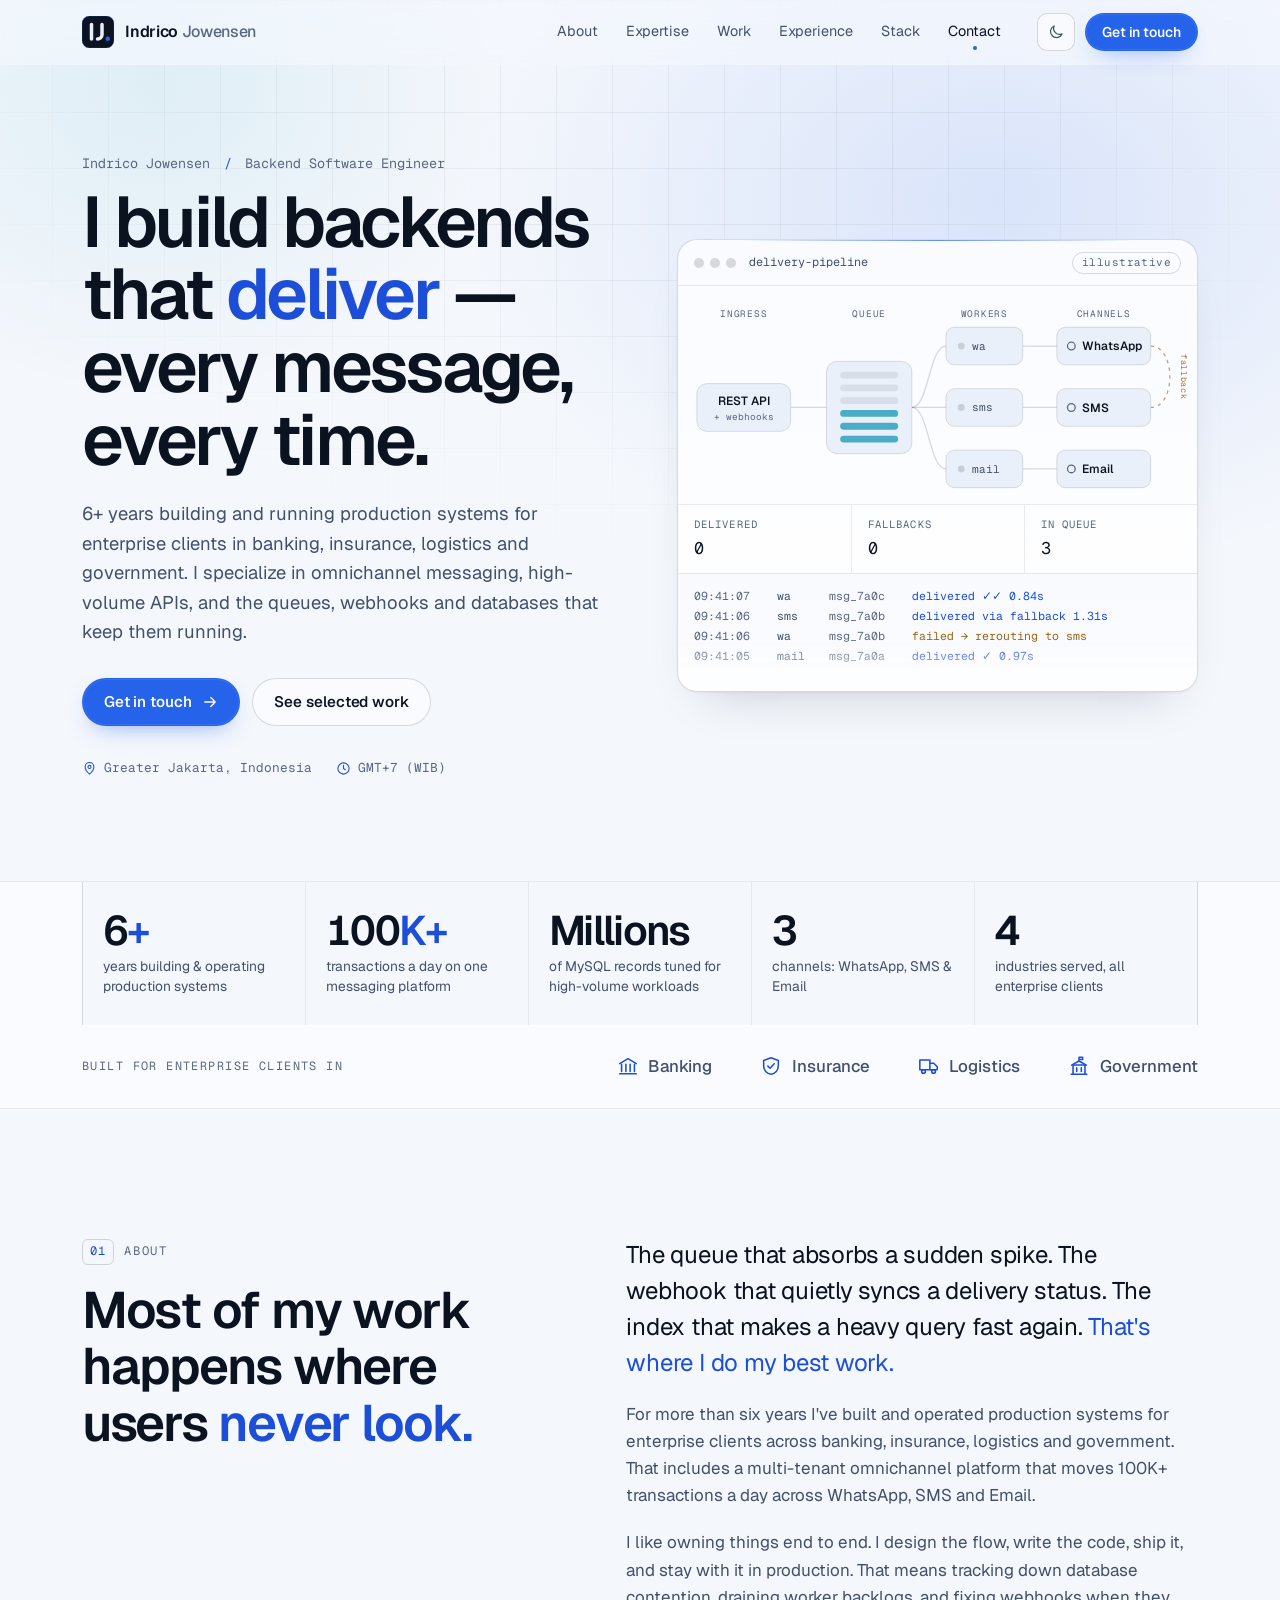
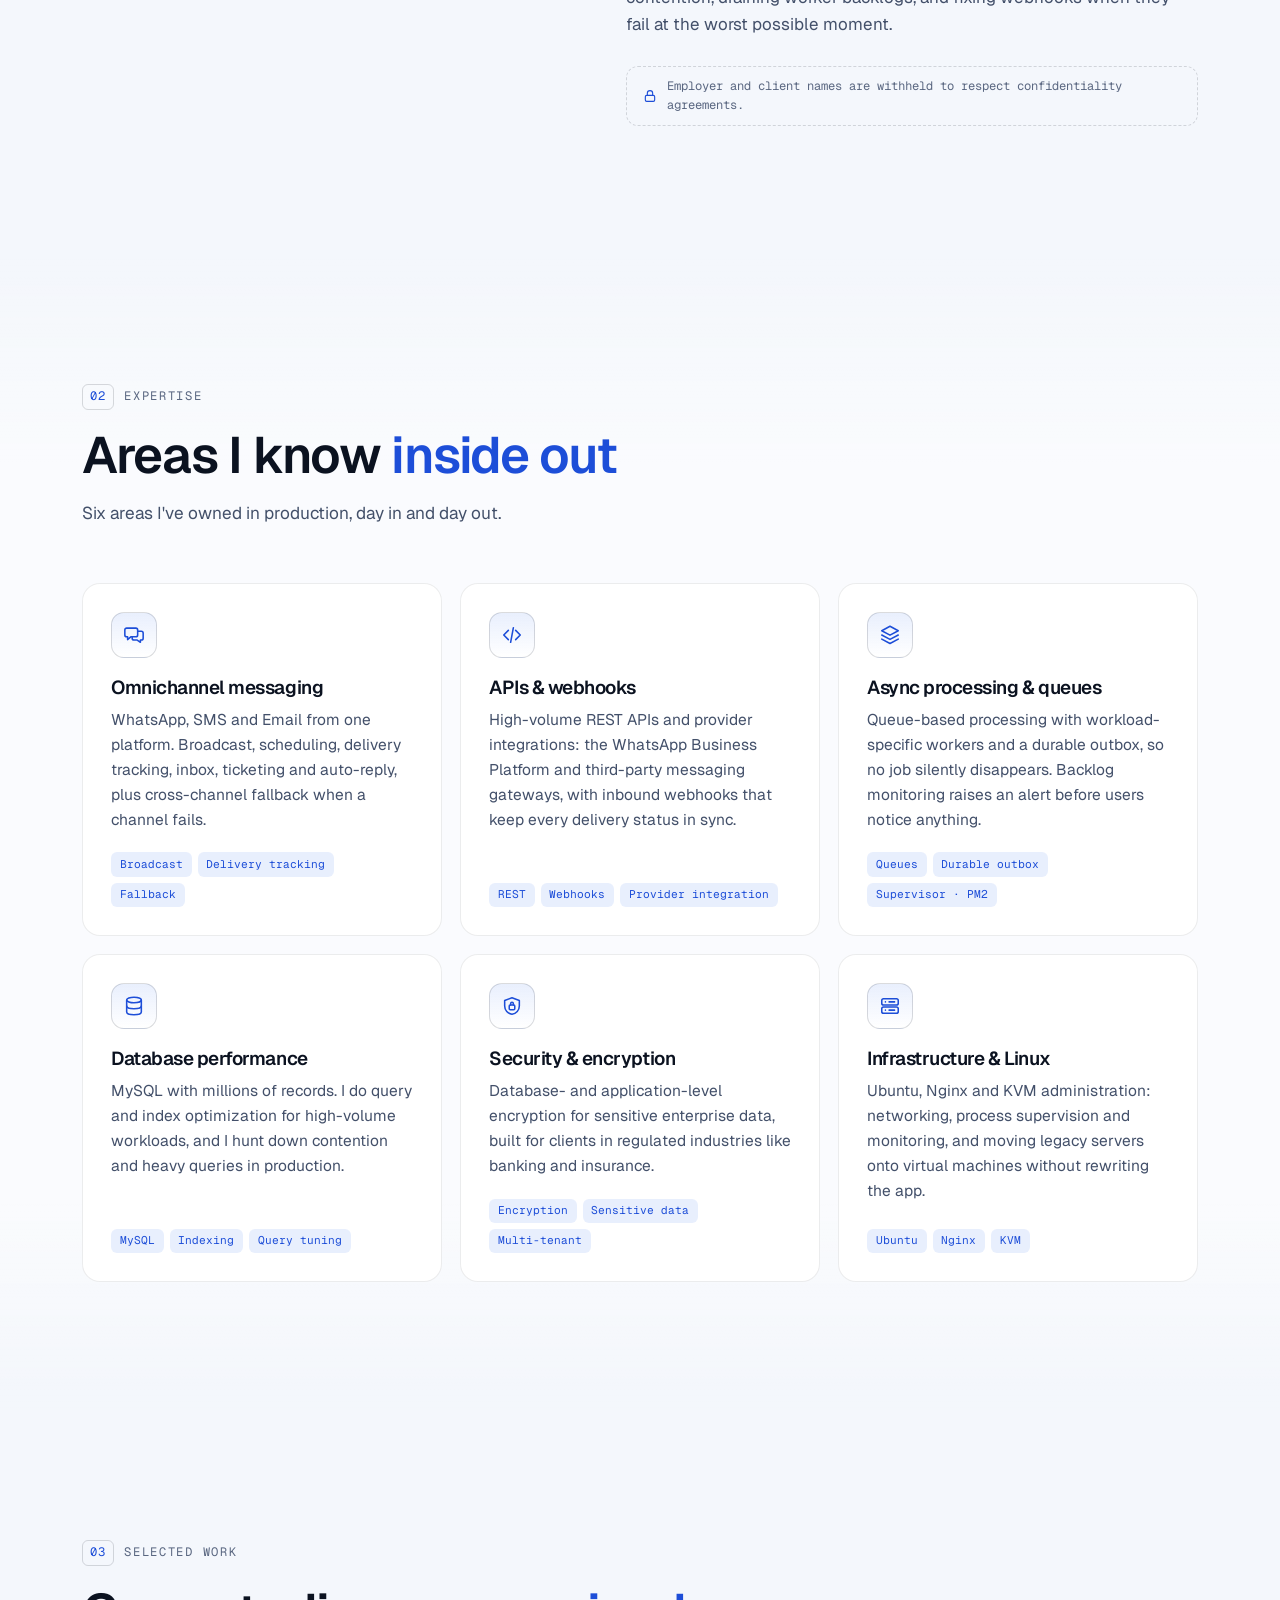
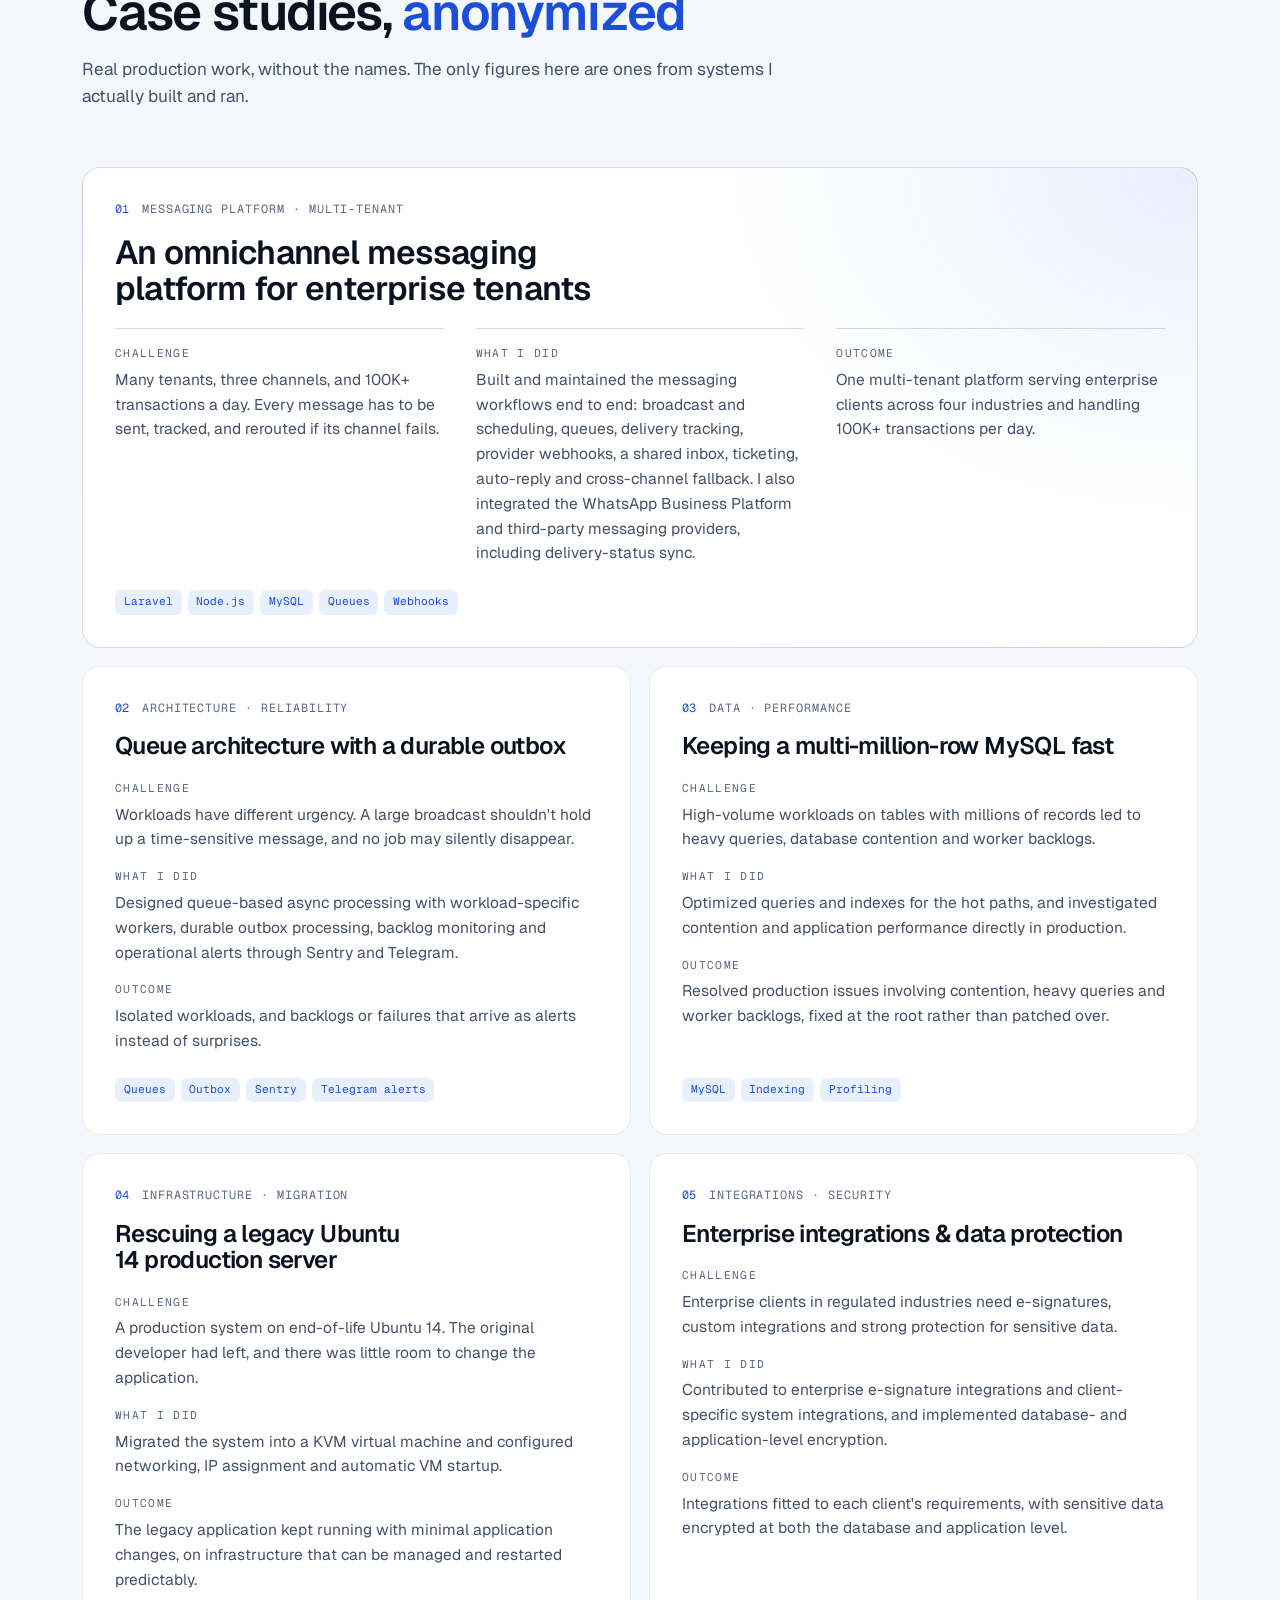
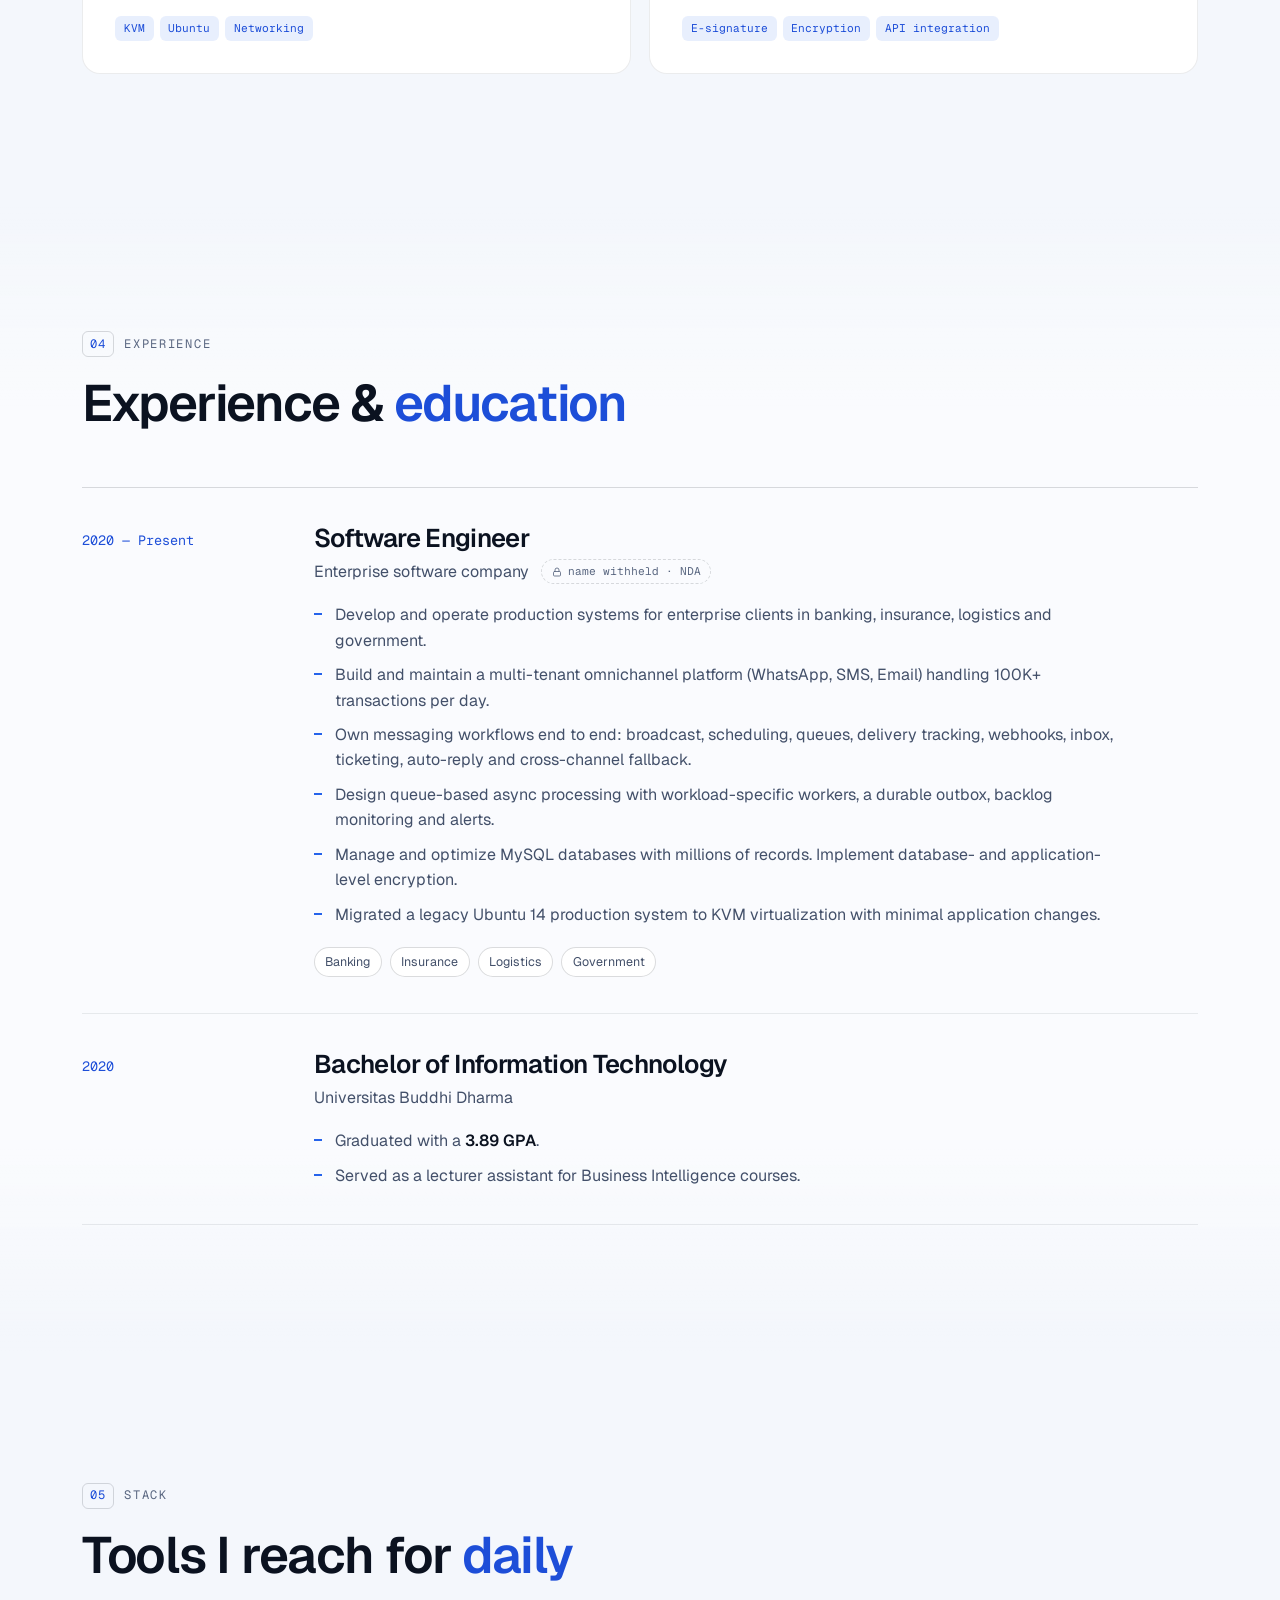
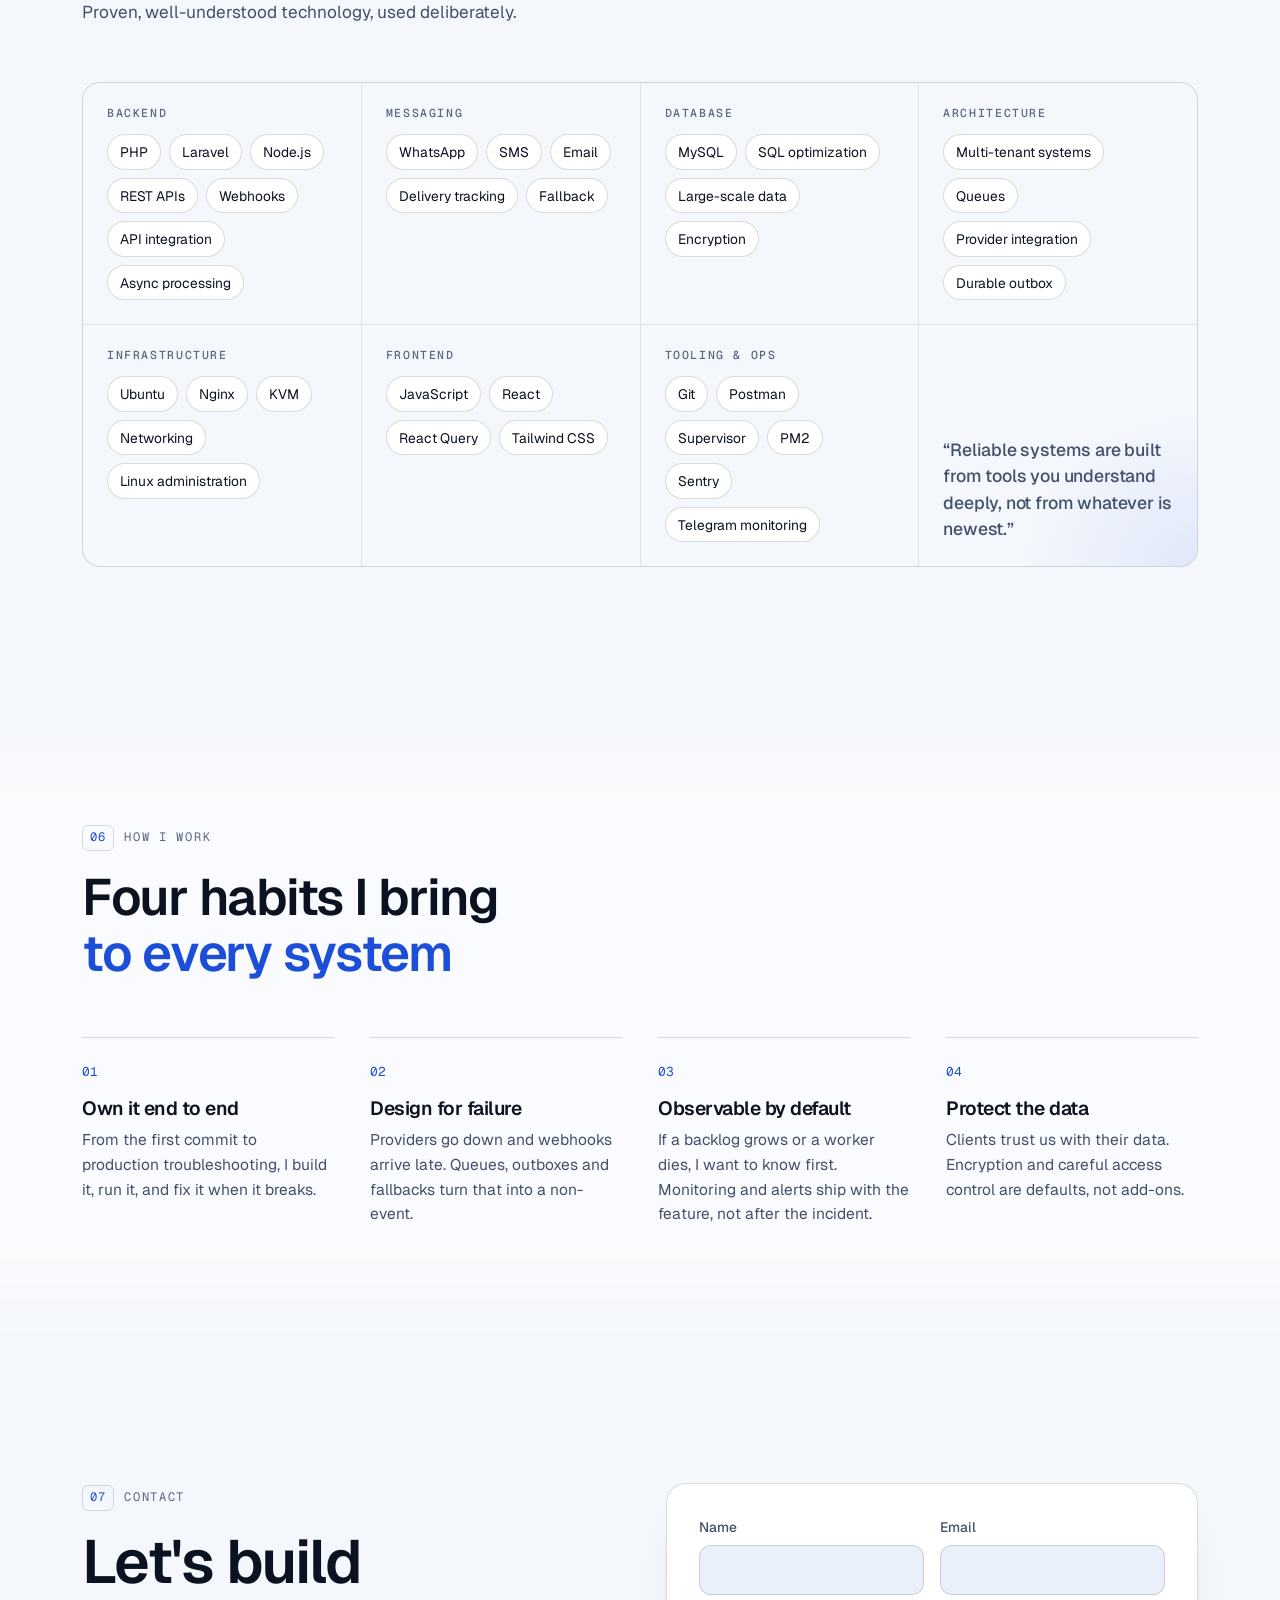
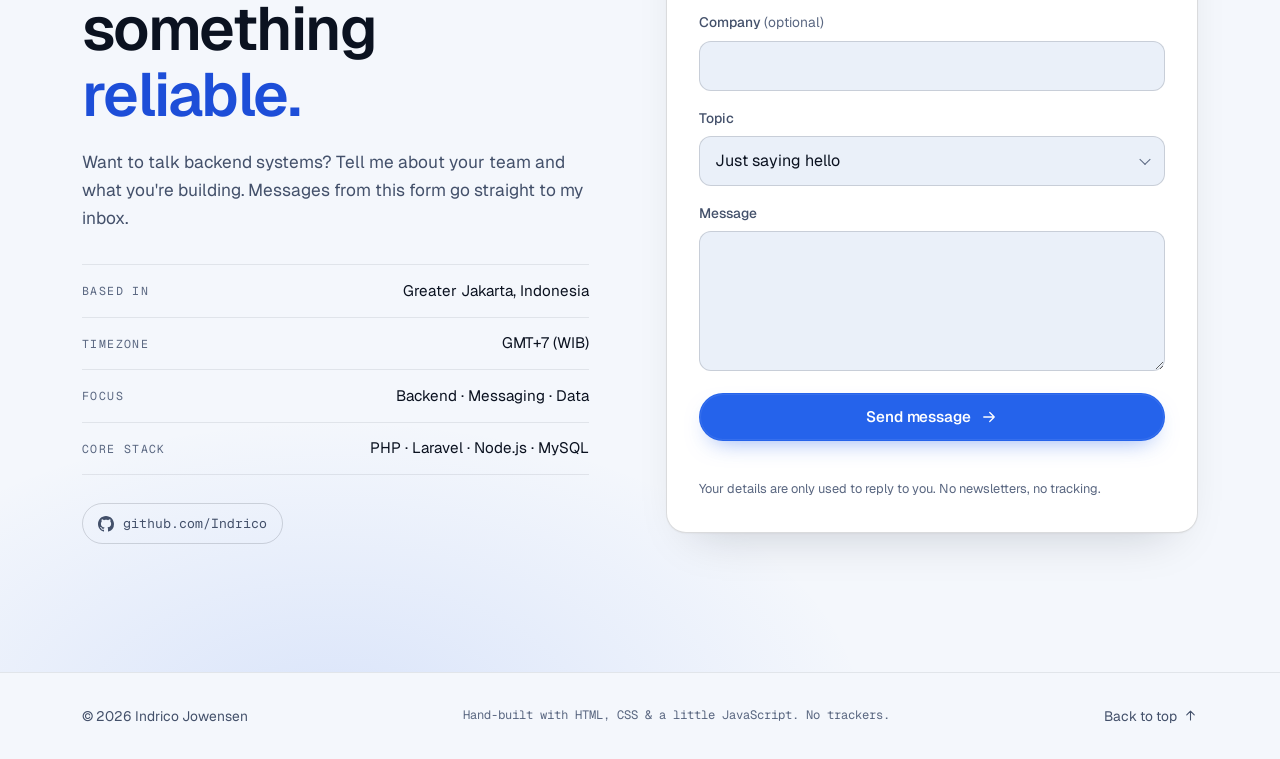
==== index.html @ 8c240a12 "Move site to https://indrico.github.io/ The repo is now Indrico.github.io, so the site is served fro" ====
<!doctype html>
<html lang="en" data-theme="dark">
<head>
  <meta charset="utf-8">
  <meta name="viewport" content="width=device-width, initial-scale=1, viewport-fit=cover">
  <title>Indrico Jowensen — Backend Software Engineer</title>
  <meta name="description" content="Backend Software Engineer with 6+ years building and operating omnichannel messaging platforms, high-volume APIs, queues and MySQL systems for enterprise clients.">
  <meta name="author" content="Indrico Jowensen">
  <meta name="theme-color" content="#060a13">
  <link rel="canonical" href="https://indrico.github.io/">

  <meta property="og:type" content="website">
  <meta property="og:site_name" content="Indrico Jowensen">
  <meta property="og:url" content="https://indrico.github.io/">
  <meta property="og:title" content="Indrico Jowensen — Backend Software Engineer">
  <meta property="og:description" content="I build backends that deliver — every message, every time. 6+ years of production systems for banking, insurance, logistics and government.">
  <meta property="og:image" content="https://indrico.github.io/assets/img/og-image.png">
  <meta property="og:image:width" content="1200">
  <meta property="og:image:height" content="630">
  <meta property="og:image:alt" content="Indrico Jowensen, Backend Software Engineer">
  <meta name="twitter:card" content="summary_large_image">

  <link rel="icon" href="assets/img/favicon.svg" type="image/svg+xml">
  <link rel="apple-touch-icon" href="assets/img/apple-touch-icon.png">

  <link rel="preconnect" href="https://fonts.googleapis.com">
  <link rel="preconnect" href="https://fonts.gstatic.com" crossorigin>
  <link rel="stylesheet" href="https://fonts.googleapis.com/css2?family=Geist:wght@300..700&family=Geist+Mono:wght@400..600&display=swap">
  <link rel="stylesheet" href="assets/css/styles.css">

  <script>
    (function () {
      var d = document.documentElement, t;
      d.classList.add('js');
      try { t = localStorage.getItem('theme'); } catch (e) {}
      if (t !== 'light' && t !== 'dark') {
        t = window.matchMedia && matchMedia('(prefers-color-scheme: light)').matches ? 'light' : 'dark';
      }
      d.setAttribute('data-theme', t);
    })();
  </script>
  <script src="assets/js/main.js" defer></script>

  <script type="application/ld+json">
  {
    "@context": "https://schema.org",
    "@type": "Person",
    "name": "Indrico Jowensen",
    "jobTitle": "Backend Software Engineer",
    "url": "https://indrico.github.io/",
    "sameAs": ["https://github.com/Indrico"],
    "alumniOf": { "@type": "CollegeOrUniversity", "name": "Universitas Buddhi Dharma" },
    "knowsAbout": ["Backend development", "PHP", "Laravel", "Node.js", "MySQL", "REST APIs", "Webhooks", "Message queues", "Omnichannel messaging", "Linux administration"]
  }
  </script>
</head>
<body>
  <a class="skip-link" href="#main">Skip to content</a>
  <div class="backdrop" aria-hidden="true"></div>

  <!-- ============ Header ============ -->
  <header class="site-header" id="top">
    <div class="container header-inner">
      <a class="brand" href="#top" aria-label="Indrico Jowensen, back to top">
        <svg class="brand-mark" viewBox="0 0 64 64" aria-hidden="true">
          <rect width="64" height="64" rx="15" class="bm-bg"/>
          <g fill="none" stroke="currentColor" stroke-width="7" stroke-linecap="round">
            <path d="M19 17v29"/><path d="M40 17v20a9 9 0 0 1-9 9"/>
          </g>
          <circle cx="51.5" cy="45.5" r="4.5" class="bm-dot"/>
        </svg>
        <span class="brand-name">Indrico<span class="brand-dim"> Jowensen</span></span>
      </a>

      <nav class="nav" id="site-nav" aria-label="Primary">
        <ul>
          <li><a href="#about">About</a></li>
          <li><a href="#expertise">Expertise</a></li>
          <li><a href="#work">Work</a></li>
          <li><a href="#experience">Experience</a></li>
          <li><a href="#stack">Stack</a></li>
          <li><a href="#contact">Contact</a></li>
        </ul>
      </nav>

      <div class="header-actions">
        <button class="icon-btn theme-toggle" type="button" aria-label="Switch to light theme">
          <svg class="i-sun" viewBox="0 0 24 24" aria-hidden="true"><circle cx="12" cy="12" r="4"/><path d="M12 2v2M12 20v2M4.9 4.9l1.4 1.4M17.7 17.7l1.4 1.4M2 12h2M20 12h2M4.9 19.1l1.4-1.4M17.7 6.3l1.4-1.4"/></svg>
          <svg class="i-moon" viewBox="0 0 24 24" aria-hidden="true"><path d="M20 14.5A8 8 0 0 1 9.5 4a8 8 0 1 0 10.5 10.5z"/></svg>
        </button>
        <a class="btn btn-primary btn-sm header-cta" href="#contact">Get in touch</a>
        <button class="icon-btn nav-toggle" type="button" aria-expanded="false" aria-controls="site-nav" aria-label="Open menu">
          <svg class="i-menu" viewBox="0 0 24 24" aria-hidden="true"><path d="M4 7h16M4 12h16M4 17h16"/></svg>
          <svg class="i-close" viewBox="0 0 24 24" aria-hidden="true"><path d="M6 6l12 12M18 6L6 18"/></svg>
        </button>
      </div>
    </div>
  </header>

  <main id="main">

    <!-- ============ Hero ============ -->
    <section class="hero" aria-labelledby="hero-title">
      <div class="container hero-grid">
        <div class="hero-copy">
          <p class="hero-kicker reveal" style="--d:1"><span>Indrico Jowensen</span> <span class="k-sep" aria-hidden="true">/</span> <span>Backend Software Engineer</span></p>
          <h1 class="hero-title reveal" id="hero-title" style="--d:2">I build backends that <em>deliver</em> — every message, every time.</h1>
          <p class="hero-lede reveal" style="--d:3">6+ years building and running production systems for enterprise clients in banking, insurance, logistics and government. I specialize in omnichannel messaging, high-volume APIs, and the queues, webhooks and databases that keep them running.</p>
          <div class="hero-ctas reveal" style="--d:4">
            <a class="btn btn-primary" href="#contact">
              Get in touch
              <svg viewBox="0 0 24 24" aria-hidden="true"><path d="M5 12h14M13 6l6 6-6 6"/></svg>
            </a>
            <a class="btn btn-ghost" href="#work">See selected work</a>
          </div>
          <ul class="hero-meta reveal" style="--d:5">
            <li>
              <svg viewBox="0 0 24 24" aria-hidden="true"><path d="M12 21s-7-6.1-7-11.5a7 7 0 0 1 14 0C19 14.9 12 21 12 21z"/><circle cx="12" cy="9.5" r="2.5"/></svg>
              Greater Jakarta, Indonesia
            </li>
            <li>
              <svg viewBox="0 0 24 24" aria-hidden="true"><circle cx="12" cy="12" r="9"/><path d="M12 7v5l3 2"/></svg>
              GMT+7 (WIB)
            </li>
          </ul>
        </div>

        <div class="hero-visual reveal" style="--d:3">
          <figure class="pipe-card">
            <div class="pipe-card-bar">
              <span class="win-dots" aria-hidden="true"><i></i><i></i><i></i></span>
              <span class="pipe-card-title">delivery-pipeline</span>
              <span class="sim-badge">illustrative</span>
            </div>

            <svg class="pipe" viewBox="0 24 580 232" role="img" aria-labelledby="pipe-title pipe-desc">
              <title id="pipe-title">Illustrative message-delivery pipeline</title>
              <desc id="pipe-desc">Messages enter through a REST API or webhook, wait in a queue, are picked up by channel-specific workers and delivered through WhatsApp, SMS or Email. When WhatsApp fails, the message falls back to SMS.</desc>
              <defs>
                <filter id="dot-glow" x="-150%" y="-150%" width="400%" height="400%">
                  <feGaussianBlur stdDeviation="2.6" result="b"/>
                  <feMerge><feMergeNode in="b"/><feMergeNode in="SourceGraphic"/></feMerge>
                </filter>
              </defs>

              <g class="pipe-cols">
                <text x="63" y="44" text-anchor="middle">ingress</text>
                <text x="210" y="44" text-anchor="middle">queue</text>
                <text x="345" y="44" text-anchor="middle">workers</text>
                <text x="485" y="44" text-anchor="middle">channels</text>
              </g>

              <g class="pipe-wires">
                <path id="w-in" d="M118 150H160"/>
                <path id="w-q0" d="M260 150C280 150 280 78 300 78"/>
                <path id="w-q1" d="M260 150H300"/>
                <path id="w-q2" d="M260 150C280 150 280 222 300 222"/>
                <path id="w-c0" d="M390 78H430"/>
                <path id="w-c1" d="M390 150H430"/>
                <path id="w-c2" d="M390 222H430"/>
                <path id="w-fb" class="wire-fb" d="M540 78C570 78 570 150 540 150"/>
              </g>
              <text class="pipe-fb-label" transform="translate(575 114) rotate(90)" text-anchor="middle">fallback</text>

              <g class="pipe-dots" filter="url(#dot-glow)">
                <circle class="dot" cx="139" cy="150" r="4"/>
                <circle class="dot" cx="280" cy="150" r="4"/>
                <circle class="dot" cx="410" cy="78" r="4"/>
                <circle class="dot" cx="410" cy="222" r="4"/>
                <circle class="dot dot-amber" cx="562.5" cy="114" r="4"/>
              </g>

              <g class="node node-in">
                <rect x="8" y="122" width="110" height="56" rx="12"/>
                <text class="t-node" x="63" y="147" text-anchor="middle">REST API</text>
                <text class="t-sub" x="63" y="165" text-anchor="middle">+ webhooks</text>
              </g>

              <g class="node node-queue">
                <rect x="160" y="96" width="100" height="108" rx="12"/>
                <rect class="q-slot on" x="176" y="183" width="68" height="8" rx="4"/>
                <rect class="q-slot on" x="176" y="168" width="68" height="8" rx="4"/>
                <rect class="q-slot on" x="176" y="153" width="68" height="8" rx="4"/>
                <rect class="q-slot" x="176" y="138" width="68" height="8" rx="4"/>
                <rect class="q-slot" x="176" y="123" width="68" height="8" rx="4"/>
                <rect class="q-slot" x="176" y="108" width="68" height="8" rx="4"/>
              </g>

              <g class="node worker">
                <rect x="300" y="56" width="90" height="44" rx="10"/>
                <circle class="led" cx="318" cy="78" r="4"/>
                <text class="t-mono" x="331" y="82.5">wa</text>
              </g>
              <g class="node worker">
                <rect x="300" y="128" width="90" height="44" rx="10"/>
                <circle class="led" cx="318" cy="150" r="4"/>
                <text class="t-mono" x="331" y="154.5">sms</text>
              </g>
              <g class="node worker">
                <rect x="300" y="200" width="90" height="44" rx="10"/>
                <circle class="led" cx="318" cy="222" r="4"/>
                <text class="t-mono" x="331" y="226.5">mail</text>
              </g>

              <g class="node channel">
                <rect x="430" y="56" width="110" height="44" rx="10"/>
                <circle class="status" cx="447" cy="78" r="4.5"/>
                <text class="t-node" x="459" y="83">WhatsApp</text>
              </g>
              <g class="node channel">
                <rect x="430" y="128" width="110" height="44" rx="10"/>
                <circle class="status" cx="447" cy="150" r="4.5"/>
                <text class="t-node" x="459" y="155">SMS</text>
              </g>
              <g class="node channel">
                <rect x="430" y="200" width="110" height="44" rx="10"/>
                <circle class="status" cx="447" cy="222" r="4.5"/>
                <text class="t-node" x="459" y="227">Email</text>
              </g>
            </svg>

            <div class="pipe-stats" aria-hidden="true">
              <div><span class="k">delivered</span><span class="v" data-stat="delivered">—</span></div>
              <div><span class="k">fallbacks</span><span class="v" data-stat="fallback">—</span></div>
              <div><span class="k">in queue</span><span class="v" data-stat="queued">—</span></div>
            </div>

            <ol class="pipe-log" aria-hidden="true">
              <li><span class="lg-t">09:41:07</span><span class="lg-c">wa</span><span class="lg-id">msg_7a0c</span><span class="lg-s ok">delivered ✓✓ 0.84s</span></li>
              <li><span class="lg-t">09:41:06</span><span class="lg-c">sms</span><span class="lg-id">msg_7a0b</span><span class="lg-s ok">delivered via fallback 1.31s</span></li>
              <li><span class="lg-t">09:41:06</span><span class="lg-c">wa</span><span class="lg-id">msg_7a0b</span><span class="lg-s warn">failed → rerouting to sms</span></li>
              <li><span class="lg-t">09:41:05</span><span class="lg-c">mail</span><span class="lg-id">msg_7a0a</span><span class="lg-s ok">delivered ✓ 0.97s</span></li>
            </ol>
            <figcaption class="sr-only">An illustrative simulation of the kind of delivery pipeline I design. It is not a real system or real data.</figcaption>
          </figure>
        </div>
      </div>
    </section>

    <!-- ============ Metrics ============ -->
    <section class="metrics" aria-label="At a glance">
      <div class="container">
        <dl class="metrics-grid">
          <div class="metric reveal">
            <dt>years building &amp; operating production systems</dt>
            <dd><span data-count="6">6</span><span class="unit">+</span></dd>
          </div>
          <div class="metric reveal" style="--d:1">
            <dt>transactions a day on one messaging platform</dt>
            <dd><span data-count="100">100</span><span class="unit">K+</span></dd>
          </div>
          <div class="metric reveal" style="--d:2">
            <dt>of MySQL records tuned for high-volume workloads</dt>
            <dd>Millions</dd>
          </div>
          <div class="metric reveal" style="--d:3">
            <dt>channels: WhatsApp, SMS &amp; Email</dt>
            <dd><span data-count="3">3</span></dd>
          </div>
          <div class="metric reveal" style="--d:4">
            <dt>industries served, all enterprise clients</dt>
            <dd><span data-count="4">4</span></dd>
          </div>
        </dl>

        <div class="industries reveal">
          <p class="industries-label">Built for enterprise clients in</p>
          <ul>
            <li>
              <svg viewBox="0 0 24 24" aria-hidden="true"><path d="M3 9.5 12 4l9 5.5"/><path d="M5 10v8M9.7 10v8M14.3 10v8M19 10v8"/><path d="M3 20.5h18"/></svg>
              Banking
            </li>
            <li>
              <svg viewBox="0 0 24 24" aria-hidden="true"><path d="M12 3l8 3v6c0 4.6-3.4 8.3-8 9-4.6-.7-8-4.4-8-9V6l8-3z"/><path d="M8.5 12l2.5 2.5 4.5-5"/></svg>
              Insurance
            </li>
            <li>
              <svg viewBox="0 0 24 24" aria-hidden="true"><path d="M2 5.5h11V16H2z"/><path d="M13 9h4.2L21 12.8V16h-8"/><circle cx="6" cy="18" r="2"/><circle cx="17" cy="18" r="2"/></svg>
              Logistics
            </li>
            <li>
              <svg viewBox="0 0 24 24" aria-hidden="true"><path d="M3.5 21h17"/><path d="M5.5 21V11h13v10"/><path d="M4 11l8-4.5 8 4.5"/><path d="M12 6.5V2.5h4V5h-4"/><path d="M9.5 14v4M14.5 14v4"/></svg>
              Government
            </li>
          </ul>
        </div>
      </div>
    </section>

    <!-- ============ About ============ -->
    <section class="section" id="about" aria-labelledby="about-title">
      <div class="container about-grid">
        <header class="section-head reveal">
          <p class="eyebrow"><span>01</span> About</p>
          <h2 id="about-title">Most of my work happens where users <em>never look.</em></h2>
        </header>
        <div class="about-body">
          <p class="about-lead reveal">The queue that absorbs a sudden spike. The webhook that quietly syncs a delivery status. The index that makes a heavy query fast again. <em>That's where I do my best work.</em></p>
          <p class="reveal">For more than six years I've built and operated production systems for enterprise clients across banking, insurance, logistics and government. That includes a multi-tenant omnichannel platform that moves 100K+ transactions a day across WhatsApp, SMS and Email.</p>
          <p class="reveal">I like owning things end to end. I design the flow, write the code, ship it, and stay with it in production. That means tracking down database contention, draining worker backlogs, and fixing webhooks when they fail at the worst possible moment.</p>
          <p class="nda-note reveal">
            <svg viewBox="0 0 24 24" aria-hidden="true"><rect x="5" y="11" width="14" height="9" rx="2"/><path d="M8 11V8a4 4 0 0 1 8 0v3"/></svg>
            Employer and client names are withheld to respect confidentiality agreements.
          </p>
        </div>
      </div>
    </section>

    <!-- ============ Expertise ============ -->
    <section class="section section-alt" id="expertise" aria-labelledby="expertise-title">
      <div class="container">
        <header class="section-head reveal">
          <p class="eyebrow"><span>02</span> Expertise</p>
          <h2 id="expertise-title">Areas I know <em>inside out</em></h2>
          <p class="section-sub">Six areas I've owned in production, day in and day out.</p>
        </header>

        <div class="cards">
          <article class="card reveal">
            <div class="card-icon"><svg viewBox="0 0 24 24" aria-hidden="true"><path d="M4 4.5h10a2 2 0 0 1 2 2V12a2 2 0 0 1-2 2H8.5L5 17v-3H4a2 2 0 0 1-2-2V6.5a2 2 0 0 1 2-2z"/><path d="M16 8h4a2 2 0 0 1 2 2v5.5a2 2 0 0 1-2 2h-1V20l-3.5-2.5H12a2 2 0 0 1-2-2V14"/></svg></div>
            <h3>Omnichannel messaging</h3>
            <p>WhatsApp, SMS and Email from one platform. Broadcast, scheduling, delivery tracking, inbox, ticketing and auto-reply, plus cross-channel fallback when a channel fails.</p>
            <ul class="tags"><li>Broadcast</li><li>Delivery tracking</li><li>Fallback</li></ul>
          </article>

          <article class="card reveal" style="--d:1">
            <div class="card-icon"><svg viewBox="0 0 24 24" aria-hidden="true"><path d="M8 7l-5 5 5 5M16 7l5 5-5 5M13.5 4l-3 16"/></svg></div>
            <h3>APIs &amp; webhooks</h3>
            <p>High-volume REST APIs and provider integrations: the WhatsApp Business Platform and third-party messaging gateways, with inbound webhooks that keep every delivery status in sync.</p>
            <ul class="tags"><li>REST</li><li>Webhooks</li><li>Provider integration</li></ul>
          </article>

          <article class="card reveal" style="--d:2">
            <div class="card-icon"><svg viewBox="0 0 24 24" aria-hidden="true"><path d="M12 2.5l9 4.8-9 4.8-9-4.8z"/><path d="M3 12l9 4.8 9-4.8"/><path d="M3 16.5l9 4.8 9-4.8"/></svg></div>
            <h3>Async processing &amp; queues</h3>
            <p>Queue-based processing with workload-specific workers and a durable outbox, so no job silently disappears. Backlog monitoring raises an alert before users notice anything.</p>
            <ul class="tags"><li>Queues</li><li>Durable outbox</li><li>Supervisor · PM2</li></ul>
          </article>

          <article class="card reveal">
            <div class="card-icon"><svg viewBox="0 0 24 24" aria-hidden="true"><ellipse cx="12" cy="5.5" rx="8" ry="3"/><path d="M4 5.5v13c0 1.7 3.6 3 8 3s8-1.3 8-3v-13"/><path d="M4 12c0 1.7 3.6 3 8 3s8-1.3 8-3"/></svg></div>
            <h3>Database performance</h3>
            <p>MySQL with millions of records. I do query and index optimization for high-volume workloads, and I hunt down contention and heavy queries in production.</p>
            <ul class="tags"><li>MySQL</li><li>Indexing</li><li>Query tuning</li></ul>
          </article>

          <article class="card reveal" style="--d:1">
            <div class="card-icon"><svg viewBox="0 0 24 24" aria-hidden="true"><path d="M12 3l8 3v6c0 4.6-3.4 8.3-8 9-4.6-.7-8-4.4-8-9V6l8-3z"/><rect x="9" y="11" width="6" height="5" rx="1"/><path d="M10.5 11V9.5a1.5 1.5 0 0 1 3 0V11"/></svg></div>
            <h3>Security &amp; encryption</h3>
            <p>Database- and application-level encryption for sensitive enterprise data, built for clients in regulated industries like banking and insurance.</p>
            <ul class="tags"><li>Encryption</li><li>Sensitive data</li><li>Multi-tenant</li></ul>
          </article>

          <article class="card reveal" style="--d:2">
            <div class="card-icon"><svg viewBox="0 0 24 24" aria-hidden="true"><rect x="3" y="4" width="18" height="7" rx="2"/><rect x="3" y="13" width="18" height="7" rx="2"/><path d="M7 7.5h.01M7 16.5h.01M11 7.5h6M11 16.5h6"/></svg></div>
            <h3>Infrastructure &amp; Linux</h3>
            <p>Ubuntu, Nginx and KVM administration: networking, process supervision and monitoring, and moving legacy servers onto virtual machines without rewriting the app.</p>
            <ul class="tags"><li>Ubuntu</li><li>Nginx</li><li>KVM</li></ul>
          </article>
        </div>
      </div>
    </section>

    <!-- ============ Work ============ -->
    <section class="section" id="work" aria-labelledby="work-title">
      <div class="container">
        <header class="section-head reveal">
          <p class="eyebrow"><span>03</span> Selected work</p>
          <h2 id="work-title">Case studies, <em>anonymized</em></h2>
          <p class="section-sub">Real production work, without the names. The only figures here are ones from systems I actually built and ran.</p>
        </header>

        <div class="cases">
          <article class="case case-featured reveal">
            <div class="case-top">
              <span class="case-num">01</span>
              <span class="case-kicker">Messaging platform · Multi-tenant</span>
            </div>
            <h3>An omnichannel messaging platform for enterprise tenants</h3>
            <dl class="case-dl">
              <div>
                <dt>Challenge</dt>
                <dd>Many tenants, three channels, and 100K+ transactions a day. Every message has to be sent, tracked, and rerouted if its channel fails.</dd>
              </div>
              <div>
                <dt>What I did</dt>
                <dd>Built and maintained the messaging workflows end to end: broadcast and scheduling, queues, delivery tracking, provider webhooks, a shared inbox, ticketing, auto-reply and cross-channel fallback. I also integrated the WhatsApp Business Platform and third-party messaging providers, including delivery-status sync.</dd>
              </div>
              <div>
                <dt>Outcome</dt>
                <dd>One multi-tenant platform serving enterprise clients across four industries and handling 100K+ transactions per day.</dd>
              </div>
            </dl>
            <ul class="tags"><li>Laravel</li><li>Node.js</li><li>MySQL</li><li>Queues</li><li>Webhooks</li></ul>
          </article>

          <article class="case reveal">
            <div class="case-top">
              <span class="case-num">02</span>
              <span class="case-kicker">Architecture · Reliability</span>
            </div>
            <h3>Queue architecture with a durable outbox</h3>
            <dl class="case-dl">
              <div>
                <dt>Challenge</dt>
                <dd>Workloads have different urgency. A large broadcast shouldn't hold up a time-sensitive message, and no job may silently disappear.</dd>
              </div>
              <div>
                <dt>What I did</dt>
                <dd>Designed queue-based async processing with workload-specific workers, durable outbox processing, backlog monitoring and operational alerts through Sentry and Telegram.</dd>
              </div>
              <div>
                <dt>Outcome</dt>
                <dd>Isolated workloads, and backlogs or failures that arrive as alerts instead of surprises.</dd>
              </div>
            </dl>
            <ul class="tags"><li>Queues</li><li>Outbox</li><li>Sentry</li><li>Telegram alerts</li></ul>
          </article>

          <article class="case reveal" style="--d:1">
            <div class="case-top">
              <span class="case-num">03</span>
              <span class="case-kicker">Data · Performance</span>
            </div>
            <h3>Keeping a multi-million-row MySQL fast</h3>
            <dl class="case-dl">
              <div>
                <dt>Challenge</dt>
                <dd>High-volume workloads on tables with millions of records led to heavy queries, database contention and worker backlogs.</dd>
              </div>
              <div>
                <dt>What I did</dt>
                <dd>Optimized queries and indexes for the hot paths, and investigated contention and application performance directly in production.</dd>
              </div>
              <div>
                <dt>Outcome</dt>
                <dd>Resolved production issues involving contention, heavy queries and worker backlogs, fixed at the root rather than patched over.</dd>
              </div>
            </dl>
            <ul class="tags"><li>MySQL</li><li>Indexing</li><li>Profiling</li></ul>
          </article>

          <article class="case reveal">
            <div class="case-top">
              <span class="case-num">04</span>
              <span class="case-kicker">Infrastructure · Migration</span>
            </div>
            <h3>Rescuing a legacy Ubuntu 14 production server</h3>
            <dl class="case-dl">
              <div>
                <dt>Challenge</dt>
                <dd>A production system on end-of-life Ubuntu 14. The original developer had left, and there was little room to change the application.</dd>
              </div>
              <div>
                <dt>What I did</dt>
                <dd>Migrated the system into a KVM virtual machine and configured networking, IP assignment and automatic VM startup.</dd>
              </div>
              <div>
                <dt>Outcome</dt>
                <dd>The legacy application kept running with minimal application changes, on infrastructure that can be managed and restarted predictably.</dd>
              </div>
            </dl>
            <ul class="tags"><li>KVM</li><li>Ubuntu</li><li>Networking</li></ul>
          </article>

          <article class="case reveal" style="--d:1">
            <div class="case-top">
              <span class="case-num">05</span>
              <span class="case-kicker">Integrations · Security</span>
            </div>
            <h3>Enterprise integrations &amp; data protection</h3>
            <dl class="case-dl">
              <div>
                <dt>Challenge</dt>
                <dd>Enterprise clients in regulated industries need e-signatures, custom integrations and strong protection for sensitive data.</dd>
              </div>
              <div>
                <dt>What I did</dt>
                <dd>Contributed to enterprise e-signature integrations and client-specific system integrations, and implemented database- and application-level encryption.</dd>
              </div>
              <div>
                <dt>Outcome</dt>
                <dd>Integrations fitted to each client's requirements, with sensitive data encrypted at both the database and application level.</dd>
              </div>
            </dl>
            <ul class="tags"><li>E-signature</li><li>Encryption</li><li>API integration</li></ul>
          </article>
        </div>
      </div>
    </section>

    <!-- ============ Experience ============ -->
    <section class="section section-alt" id="experience" aria-labelledby="experience-title">
      <div class="container">
        <header class="section-head reveal">
          <p class="eyebrow"><span>04</span> Experience</p>
          <h2 id="experience-title">Experience &amp; <em>education</em></h2>
        </header>

        <ol class="timeline">
          <li class="tl-item reveal">
            <div class="tl-date">2020 — Present</div>
            <div class="tl-body">
              <h3>Software Engineer</h3>
              <p class="tl-org">
                Enterprise software company
                <span class="pill-nda">
                  <svg viewBox="0 0 24 24" aria-hidden="true"><rect x="5" y="11" width="14" height="9" rx="2"/><path d="M8 11V8a4 4 0 0 1 8 0v3"/></svg>
                  name withheld · NDA
                </span>
              </p>
              <ul class="tl-points">
                <li>Develop and operate production systems for enterprise clients in banking, insurance, logistics and government.</li>
                <li>Build and maintain a multi-tenant omnichannel platform (WhatsApp, SMS, Email) handling 100K+ transactions per day.</li>
                <li>Own messaging workflows end to end: broadcast, scheduling, queues, delivery tracking, webhooks, inbox, ticketing, auto-reply and cross-channel fallback.</li>
                <li>Design queue-based async processing with workload-specific workers, a durable outbox, backlog monitoring and alerts.</li>
                <li>Manage and optimize MySQL databases with millions of records. Implement database- and application-level encryption.</li>
                <li>Migrated a legacy Ubuntu 14 production system to KVM virtualization with minimal application changes.</li>
              </ul>
              <ul class="chips chips-sm">
                <li>Banking</li><li>Insurance</li><li>Logistics</li><li>Government</li>
              </ul>
            </div>
          </li>
          <li class="tl-item reveal">
            <div class="tl-date">2020</div>
            <div class="tl-body">
              <h3>Bachelor of Information Technology</h3>
              <p class="tl-org">Universitas Buddhi Dharma</p>
              <ul class="tl-points">
                <li>Graduated with a <strong>3.89 GPA</strong>.</li>
                <li>Served as a lecturer assistant for Business Intelligence courses.</li>
              </ul>
            </div>
          </li>
        </ol>
      </div>
    </section>

    <!-- ============ Stack ============ -->
    <section class="section" id="stack" aria-labelledby="stack-title">
      <div class="container">
        <header class="section-head reveal">
          <p class="eyebrow"><span>05</span> Stack</p>
          <h2 id="stack-title">Tools I reach for <em>daily</em></h2>
          <p class="section-sub">Proven, well-understood technology, used deliberately.</p>
        </header>

        <div class="stack-grid reveal">
          <div class="stack-group">
            <h3>Backend</h3>
            <ul class="chips"><li>PHP</li><li>Laravel</li><li>Node.js</li><li>REST APIs</li><li>Webhooks</li><li>API integration</li><li>Async processing</li></ul>
          </div>
          <div class="stack-group">
            <h3>Messaging</h3>
            <ul class="chips"><li>WhatsApp</li><li>SMS</li><li>Email</li><li>Delivery tracking</li><li>Fallback</li></ul>
          </div>
          <div class="stack-group">
            <h3>Database</h3>
            <ul class="chips"><li>MySQL</li><li>SQL optimization</li><li>Large-scale data</li><li>Encryption</li></ul>
          </div>
          <div class="stack-group">
            <h3>Architecture</h3>
            <ul class="chips"><li>Multi-tenant systems</li><li>Queues</li><li>Provider integration</li><li>Durable outbox</li></ul>
          </div>
          <div class="stack-group">
            <h3>Infrastructure</h3>
            <ul class="chips"><li>Ubuntu</li><li>Nginx</li><li>KVM</li><li>Networking</li><li>Linux administration</li></ul>
          </div>
          <div class="stack-group">
            <h3>Frontend</h3>
            <ul class="chips"><li>JavaScript</li><li>React</li><li>React Query</li><li>Tailwind CSS</li></ul>
          </div>
          <div class="stack-group">
            <h3>Tooling &amp; ops</h3>
            <ul class="chips"><li>Git</li><li>Postman</li><li>Supervisor</li><li>PM2</li><li>Sentry</li><li>Telegram monitoring</li></ul>
          </div>
          <div class="stack-group stack-note">
            <p>“Reliable systems are built from tools you understand deeply, not from whatever is newest.”</p>
          </div>
        </div>
      </div>
    </section>

    <!-- ============ Principles ============ -->
    <section class="section section-alt" aria-labelledby="principles-title">
      <div class="container">
        <header class="section-head reveal">
          <p class="eyebrow"><span>06</span> How I work</p>
          <h2 id="principles-title">Four habits I bring <em>to every system</em></h2>
        </header>
        <div class="principles">
          <div class="principle reveal">
            <span class="p-num">01</span>
            <h3>Own it end to end</h3>
            <p>From the first commit to production troubleshooting, I build it, run it, and fix it when it breaks.</p>
          </div>
          <div class="principle reveal" style="--d:1">
            <span class="p-num">02</span>
            <h3>Design for failure</h3>
            <p>Providers go down and webhooks arrive late. Queues, outboxes and fallbacks turn that into a non-event.</p>
          </div>
          <div class="principle reveal" style="--d:2">
            <span class="p-num">03</span>
            <h3>Observable by default</h3>
            <p>If a backlog grows or a worker dies, I want to know first. Monitoring and alerts ship with the feature, not after the incident.</p>
          </div>
          <div class="principle reveal" style="--d:3">
            <span class="p-num">04</span>
            <h3>Protect the data</h3>
            <p>Clients trust us with their data. Encryption and careful access control are defaults, not add-ons.</p>
          </div>
        </div>
      </div>
    </section>

    <!-- ============ Contact ============ -->
    <section class="section contact" id="contact" aria-labelledby="contact-title">
      <div class="container contact-grid">
        <div class="contact-copy reveal">
          <p class="eyebrow"><span>07</span> Contact</p>
          <h2 id="contact-title">Let's build something <em>reliable.</em></h2>
          <p class="contact-lede">Want to talk backend systems? Tell me about your team and what you're building. Messages from this form go straight to my inbox.</p>
          <ul class="contact-facts">
            <li><span class="k">Based in</span><span>Greater Jakarta, Indonesia</span></li>
            <li><span class="k">Timezone</span><span>GMT+7 (WIB)</span></li>
            <li><span class="k">Focus</span><span>Backend · Messaging · Data</span></li>
            <li><span class="k">Core stack</span><span>PHP · Laravel · Node.js · MySQL</span></li>
          </ul>
          <div class="socials">
            <a class="social" href="https://github.com/Indrico" target="_blank" rel="noopener noreferrer">
              <svg viewBox="0 0 16 16" aria-hidden="true"><path d="M8 0C3.58 0 0 3.58 0 8c0 3.54 2.29 6.53 5.47 7.59.4.07.55-.17.55-.38 0-.19-.01-.82-.01-1.49-2.01.37-2.53-.49-2.69-.94-.09-.23-.48-.94-.82-1.13-.28-.15-.68-.52-.01-.53.63-.01 1.08.58 1.23.82.72 1.21 1.87.87 2.33.66.07-.52.28-.87.51-1.07-1.78-.2-3.64-.89-3.64-3.95 0-.87.31-1.59.82-2.15-.08-.2-.36-1.02.08-2.12 0 0 .67-.21 2.2.82.64-.18 1.32-.27 2-.27.68 0 1.36.09 2 .27 1.53-1.04 2.2-.82 2.2-.82.44 1.1.16 1.92.08 2.12.51.56.82 1.27.82 2.15 0 3.07-1.87 3.75-3.65 3.95.29.25.54.73.54 1.48 0 1.07-.01 1.93-.01 2.2 0 .21.15.46.55.38A8.01 8.01 0 0 0 16 8c0-4.42-3.58-8-8-8z"/></svg>
              github.com/Indrico
            </a>
            <!-- Optional: uncomment and fill in your LinkedIn URL
            <a class="social" href="https://www.linkedin.com/in/YOUR-LINKEDIN/" target="_blank" rel="noopener noreferrer">LinkedIn</a>
            -->
          </div>
        </div>

        <form class="contact-form reveal" id="contact-form" style="--d:1" novalidate>
          <!-- Web3Forms access key: get yours free at https://web3forms.com (see README.md) -->
          <input type="hidden" name="access_key" value="456c0d86-14f9-4ef6-918f-3d2bd8de30c7">
          <input type="hidden" name="from_name" value="Portfolio contact form">
          <input type="checkbox" name="botcheck" class="hp" tabindex="-1" autocomplete="off" aria-hidden="true">

          <div class="field-row">
            <div class="field">
              <label for="f-name">Name</label>
              <input id="f-name" name="name" type="text" autocomplete="name" required maxlength="120">
            </div>
            <div class="field">
              <label for="f-email">Email</label>
              <input id="f-email" name="email" type="email" autocomplete="email" required maxlength="160">
            </div>
          </div>
          <div class="field">
            <label for="f-company">Company <span class="opt">(optional)</span></label>
            <input id="f-company" name="company" type="text" autocomplete="organization" maxlength="160">
          </div>
          <div class="field">
            <label for="f-topic">Topic</label>
            <div class="select-wrap">
              <select id="f-topic" name="topic">
                <option value="hello">Just saying hello</option>
                <option value="tech">Backend &amp; messaging systems</option>
                <option value="other">Something else</option>
              </select>
            </div>
          </div>
          <div class="field">
            <label for="f-message">Message</label>
            <textarea id="f-message" name="message" rows="5" required minlength="10" maxlength="4000"></textarea>
          </div>
          <button class="btn btn-primary btn-block" type="submit">
            <span class="btn-label">Send message</span>
            <svg viewBox="0 0 24 24" aria-hidden="true"><path d="M5 12h14M13 6l6 6-6 6"/></svg>
          </button>
          <p class="form-status" role="status" aria-live="polite"></p>
          <p class="form-note">Your details are only used to reply to you. No newsletters, no tracking.</p>
        </form>
      </div>
    </section>
  </main>

  <!-- ============ Footer ============ -->
  <footer class="site-footer">
    <div class="container footer-inner">
      <p>© <span data-year>2026</span> Indrico Jowensen</p>
      <p class="footer-dim">Hand-built with HTML, CSS &amp; a little JavaScript. No trackers.</p>
      <a class="to-top" href="#top">
        Back to top
        <svg viewBox="0 0 24 24" aria-hidden="true"><path d="M12 19V5M6 11l6-6 6 6"/></svg>
      </a>
    </div>
  </footer>
</body>
</html>
---- assets/css/styles.css ----
/* ==========================================================================
   Indrico Jowensen — portfolio
   Theme: "Signal & Delivery" in blue. Dark by default, light via [data-theme].
   ========================================================================== */

/* ---------- Design tokens ---------- */
:root {
  --font-sans: "Geist", ui-sans-serif, system-ui, -apple-system, "Segoe UI", Roboto, "Helvetica Neue", Arial, sans-serif;
  --font-mono: "Geist Mono", ui-monospace, SFMono-Regular, Menlo, Consolas, "Liberation Mono", monospace;

  --bg: #060a13;
  --bg-2: #0a101d;
  --surface: #0d1424;
  --surface-2: #111a2d;
  --line: rgba(214, 226, 255, 0.08);
  --line-strong: rgba(214, 226, 255, 0.15);
  --text: #e8eefa;
  --text-2: #a5b3c9;
  --text-3: #72819a;

  --accent: #4c8dff;
  --accent-text: #7eb0ff;
  --accent-soft: rgba(76, 141, 255, 0.14);
  --cyan: #4fd1ff;
  --amber: #f5b84b;
  --amber-soft: rgba(245, 184, 75, 0.14);

  --btn-bg: #2563eb;
  --btn-bg-hover: #1d4fd6;
  --btn-text: #ffffff;
  --btn-glow: 0 10px 30px -10px rgba(37, 99, 235, 0.75);

  --glow-1: rgba(59, 130, 246, 0.22);
  --glow-2: rgba(79, 209, 255, 0.10);
  --grid: rgba(214, 226, 255, 0.045);
  --shadow: 0 1px 0 rgba(255, 255, 255, 0.04) inset, 0 30px 60px -30px rgba(0, 0, 0, 0.7);

  --radius: 18px;
  --radius-sm: 12px;
  --container: 1180px;
  --gutter: clamp(16px, 4vw, 32px);
  --header-h: 64px;
  --ease-out: cubic-bezier(0.2, 0.7, 0.2, 1);

  color-scheme: dark;
}

[data-theme="light"] {
  --bg: #f4f7fc;
  --bg-2: #eaf0f9;
  --surface: #ffffff;
  --surface-2: #f9fbff;
  --line: rgba(11, 18, 32, 0.08);
  --line-strong: rgba(11, 18, 32, 0.15);
  --text: #0b1220;
  --text-2: #43506a;
  --text-3: #5a6781;

  --accent: #2563eb;
  --accent-text: #1d4ed8;
  --accent-soft: rgba(37, 99, 235, 0.10);
  --cyan: #0891b2;
  --amber: #9a6412;
  --amber-soft: rgba(154, 100, 18, 0.10);

  --btn-glow: 0 10px 24px -12px rgba(37, 99, 235, 0.6);

  --glow-1: rgba(37, 99, 235, 0.13);
  --glow-2: rgba(8, 145, 178, 0.09);
  --grid: rgba(11, 18, 32, 0.05);
  --shadow: 0 1px 2px rgba(11, 18, 32, 0.04), 0 24px 48px -28px rgba(11, 18, 32, 0.22);

  color-scheme: light;
}

/* ---------- Base ---------- */
*,
*::before,
*::after { box-sizing: border-box; }

html {
  scroll-behavior: smooth;
  scroll-padding-top: calc(var(--header-h) + 16px);
  -webkit-text-size-adjust: 100%;
  text-size-adjust: 100%;
}

body {
  margin: 0;
  min-height: 100vh;
  background: var(--bg);
  color: var(--text);
  font-family: var(--font-sans);
  font-size: 1rem;
  line-height: 1.6;
  -webkit-font-smoothing: antialiased;
  -moz-osx-font-smoothing: grayscale;
  text-rendering: optimizeLegibility;
  overflow-x: clip;
  transition: background-color 0.3s ease, color 0.3s ease;
}

img, svg { display: block; max-width: 100%; }
a { color: inherit; text-decoration: none; }
button, input, select, textarea { font: inherit; color: inherit; }
h1, h2, h3, p, ul, ol, dl, dd, figure { margin: 0; }
ul, ol { padding: 0; list-style: none; }
strong { font-weight: 600; color: var(--text); }

::selection { background: var(--accent); color: #fff; }

:focus-visible {
  outline: 2px solid var(--accent);
  outline-offset: 3px;
  border-radius: 6px;
}

.container {
  width: 100%;
  max-width: var(--container);
  margin-inline: auto;
  padding-inline: var(--gutter);
}

.sr-only {
  position: absolute;
  width: 1px; height: 1px;
  padding: 0; margin: -1px;
  overflow: hidden;
  clip: rect(0 0 0 0);
  white-space: nowrap;
  border: 0;
}

.skip-link {
  position: absolute;
  left: 16px; top: -100px;
  z-index: 100;
  padding: 0.6rem 1rem;
  border-radius: 10px;
  background: var(--btn-bg);
  color: var(--btn-text);
  font-weight: 600;
}
.skip-link:focus { top: 12px; }

/* Stroke icons share one style */
svg[viewBox="0 0 24 24"] {
  fill: none;
  stroke: currentColor;
  stroke-width: 1.7;
  stroke-linecap: round;
  stroke-linejoin: round;
}

/* ---------- Backdrop (grid + glow behind the hero) ---------- */
.backdrop {
  position: absolute;
  inset: 0 0 auto 0;
  height: 1100px;
  z-index: -1;
  pointer-events: none;
  background:
    radial-gradient(60% 50% at 78% 18%, var(--glow-1), transparent 70%),
    radial-gradient(40% 40% at 12% 8%, var(--glow-2), transparent 70%);
}
.backdrop::before {
  content: "";
  position: absolute;
  inset: 0;
  background-image:
    linear-gradient(var(--grid) 1px, transparent 1px),
    linear-gradient(90deg, var(--grid) 1px, transparent 1px);
  background-size: 56px 56px;
  background-position: center top;
  -webkit-mask-image: radial-gradient(ellipse 75% 65% at 50% 0%, #000 35%, transparent 80%);
  mask-image: radial-gradient(ellipse 75% 65% at 50% 0%, #000 35%, transparent 80%);
}

/* ---------- Typography ---------- */
h1, h2, h3 { font-weight: 600; letter-spacing: -0.025em; line-height: 1.1; text-wrap: balance; }

h1 em, h2 em {
  font-style: normal;
  color: var(--accent-text);
}

.eyebrow {
  display: inline-flex;
  align-items: center;
  gap: 0.65rem;
  font-family: var(--font-mono);
  font-size: 0.76rem;
  letter-spacing: 0.14em;
  text-transform: uppercase;
  color: var(--text-3);
  margin-bottom: 1.1rem;
}
.eyebrow span {
  color: var(--accent-text);
  padding: 0.15rem 0.45rem;
  border: 1px solid var(--line-strong);
  border-radius: 6px;
  letter-spacing: 0.06em;
}

/* ---------- Buttons ---------- */
.btn {
  --h: 48px;
  display: inline-flex;
  align-items: center;
  justify-content: center;
  gap: 0.55rem;
  height: var(--h);
  padding: 0 1.3rem;
  border-radius: 999px;
  border: 1px solid transparent;
  font-size: 0.95rem;
  font-weight: 550;
  letter-spacing: -0.005em;
  white-space: nowrap;
  cursor: pointer;
  transition: transform 0.2s var(--ease-out), background-color 0.2s ease, border-color 0.2s ease, box-shadow 0.2s ease, color 0.2s ease;
}
.btn svg { width: 18px; height: 18px; transition: transform 0.2s var(--ease-out); }
.btn:hover svg { transform: translateX(3px); }
.btn:active { transform: translateY(1px); }

.btn-primary {
  background: var(--btn-bg);
  color: var(--btn-text);
  box-shadow: 0 0 0 1px rgba(255, 255, 255, 0.08) inset, var(--btn-glow);
}
.btn-primary:hover { background: var(--btn-bg-hover); transform: translateY(-1px); }

.btn-ghost {
  background: color-mix(in srgb, var(--surface) 55%, transparent);
  border-color: var(--line-strong);
  color: var(--text);
}
.btn-ghost:hover { border-color: var(--accent); color: var(--accent-text); transform: translateY(-1px); }

.btn-sm { --h: 38px; padding: 0 1rem; font-size: 0.875rem; }
.btn-block { width: 100%; }

.icon-btn {
  display: inline-grid;
  place-items: center;
  width: 38px;
  height: 38px;
  border-radius: 10px;
  border: 1px solid var(--line-strong);
  background: color-mix(in srgb, var(--surface) 60%, transparent);
  color: var(--text-2);
  cursor: pointer;
  transition: color 0.2s ease, border-color 0.2s ease, background-color 0.2s ease;
}
.icon-btn:hover { color: var(--text); border-color: var(--accent); }
.icon-btn svg { width: 18px; height: 18px; }

/* ---------- Header ---------- */
.site-header {
  position: sticky;
  top: 0;
  z-index: 50;
  padding-top: env(safe-area-inset-top, 0px);
  background: color-mix(in srgb, var(--bg) 72%, transparent);
  -webkit-backdrop-filter: blur(14px) saturate(150%);
  backdrop-filter: blur(14px) saturate(150%);
  border-bottom: 1px solid transparent;
  transition: border-color 0.3s ease, background-color 0.3s ease;
}
.site-header.is-scrolled { border-bottom-color: var(--line); }

.header-inner {
  display: flex;
  align-items: center;
  gap: 1.5rem;
  height: var(--header-h);
}

.brand { display: inline-flex; align-items: center; gap: 0.7rem; font-weight: 600; letter-spacing: -0.02em; }
.brand-mark { width: 32px; height: 32px; color: #e8eefa; }
.brand-mark .bm-bg { fill: #0b1220; stroke: color-mix(in srgb, var(--accent) 45%, transparent); stroke-width: 1.5; }
.brand-mark .bm-dot { fill: var(--accent); }
.brand-dim { color: var(--text-3); font-weight: 500; }

.nav { margin-left: auto; }
.nav ul { display: flex; gap: 0.25rem; }
.nav a {
  position: relative;
  display: block;
  padding: 0.45rem 0.75rem;
  border-radius: 8px;
  font-size: 0.9rem;
  color: var(--text-2);
  transition: color 0.2s ease, background-color 0.2s ease;
}
.nav a:hover { color: var(--text); background: var(--accent-soft); }
.nav a.is-active { color: var(--text); }
.nav a.is-active::after {
  content: "";
  position: absolute;
  left: 50%; bottom: 1px;
  width: 4px; height: 4px;
  border-radius: 50%;
  background: var(--accent);
  transform: translateX(-50%);
}

.header-actions { display: flex; align-items: center; gap: 0.6rem; }
.theme-toggle .i-moon { display: none; }
[data-theme="light"] .theme-toggle .i-sun { display: none; }
[data-theme="light"] .theme-toggle .i-moon { display: block; }

.nav-toggle { display: none; }
.nav-toggle .i-close { display: none; }
.site-header.nav-open .nav-toggle .i-menu { display: none; }
.site-header.nav-open .nav-toggle .i-close { display: block; }

@media (max-width: 920px) {
  .nav-toggle { display: inline-grid; }
  .nav {
    position: absolute;
    top: 100%;
    left: 0; right: 0;
    margin: 0;
    padding: 0.5rem var(--gutter) 1.25rem;
    background: var(--bg);
    border-bottom: 1px solid var(--line);
    box-shadow: 0 30px 40px -30px rgba(0, 0, 0, 0.5);
    display: none;
  }
  .site-header.nav-open .nav { display: block; }
  .nav ul { flex-direction: column; gap: 0; }
  .nav a { padding: 0.85rem 0.25rem; font-size: 1.05rem; border-radius: 0; border-bottom: 1px solid var(--line); }
  .nav a:hover { background: transparent; }
  .nav a.is-active::after { left: auto; right: 0.25rem; top: 50%; bottom: auto; transform: translateY(-50%); width: 6px; height: 6px; }
  .header-actions { margin-left: auto; }
}
@media (max-width: 520px) {
  .header-cta { display: none; }
}

/* ---------- Hero ---------- */
.hero { position: relative; padding-block: clamp(40px, 7vw, 88px) clamp(56px, 8vw, 104px); }

.hero-grid {
  display: grid;
  grid-template-columns: minmax(0, 1.02fr) minmax(0, 1fr);
  gap: clamp(36px, 5vw, 72px);
  align-items: center;
}

.status-pill {
  display: inline-flex;
  align-items: center;
  gap: 0.6rem;
  padding: 0.35rem 0.85rem 0.35rem 0.7rem;
  border: 1px solid var(--line-strong);
  border-radius: 999px;
  background: color-mix(in srgb, var(--surface) 60%, transparent);
  font-family: var(--font-mono);
  font-size: 0.76rem;
  color: var(--text-2);
}
.pulse { position: relative; width: 8px; height: 8px; border-radius: 50%; background: var(--cyan); }
.pulse::after {
  content: "";
  position: absolute;
  inset: -4px;
  border-radius: 50%;
  border: 2px solid var(--cyan);
  opacity: 0;
  animation: pulse 2.2s var(--ease-out) infinite;
}
@keyframes pulse {
  0% { transform: scale(0.5); opacity: 0.7; }
  100% { transform: scale(1.6); opacity: 0; }
}

.hero-kicker {
  margin-top: 1.6rem;
  font-family: var(--font-mono);
  font-size: 0.84rem;
  color: var(--text-3);
}
.hero-kicker:first-child { margin-top: 0; }
.hero-kicker .k-sep { color: var(--accent-text); margin-inline: 0.35rem; }
@media (max-width: 520px) {
  .hero-kicker .k-sep { display: none; }
  .hero-kicker span:last-child { display: block; color: var(--text-2); }
}

.hero-title {
  margin-top: 0.7rem;
  font-size: clamp(2.5rem, 1.5rem + 3.7vw, 4.5rem);
  line-height: 1.02;
  letter-spacing: -0.04em;
}

.hero-lede {
  margin-top: 1.4rem;
  max-width: 36rem;
  font-size: clamp(1.02rem, 0.95rem + 0.3vw, 1.15rem);
  color: var(--text-2);
}

.hero-ctas { display: flex; flex-wrap: wrap; gap: 0.75rem; margin-top: 2rem; }

.hero-meta {
  display: flex;
  flex-wrap: wrap;
  gap: 0.6rem 1.5rem;
  margin-top: 2rem;
  font-family: var(--font-mono);
  font-size: 0.8rem;
  color: var(--text-3);
}
.hero-meta li { display: inline-flex; align-items: center; gap: 0.45rem; }
.hero-meta svg { width: 15px; height: 15px; color: var(--accent-text); }

@media (max-width: 980px) {
  .hero-grid { grid-template-columns: minmax(0, 1fr); }
  .hero-visual { max-width: 620px; }
}

/* ---------- Pipeline card (hero visual) ---------- */
.pipe-card {
  position: relative;
  border: 1px solid var(--line-strong);
  border-radius: 20px;
  background: linear-gradient(180deg, var(--surface-2), var(--surface));
  box-shadow: var(--shadow);
  overflow: hidden;
  isolation: isolate;
}
.pipe-card::before {
  content: "";
  position: absolute;
  inset: 0 12% auto;
  height: 1px;
  background: linear-gradient(90deg, transparent, var(--accent), transparent);
  opacity: 0.7;
}

.pipe-card-bar {
  display: flex;
  align-items: center;
  gap: 0.8rem;
  padding: 0.7rem 1rem;
  border-bottom: 1px solid var(--line);
  font-family: var(--font-mono);
  font-size: 0.74rem;
  color: var(--text-3);
}
.win-dots { display: inline-flex; gap: 6px; }
.win-dots i { width: 10px; height: 10px; border-radius: 50%; background: var(--line-strong); }
.pipe-card-title { color: var(--text-2); }
.sim-badge {
  margin-left: auto;
  padding: 0.1rem 0.55rem;
  border: 1px solid var(--line-strong);
  border-radius: 999px;
  font-size: 0.68rem;
  letter-spacing: 0.04em;
}

svg.pipe { width: 100%; height: auto; padding: 14px 12px 6px; overflow: visible; }
.pipe text { font-family: var(--font-mono); fill: var(--text-3); }
.pipe-cols text { font-size: 11px; letter-spacing: 0.08em; text-transform: uppercase; fill: var(--text-3); }
.pipe .t-node { font-family: var(--font-sans); font-size: 14px; font-weight: 550; fill: var(--text); }
.pipe .t-sub { font-size: 11px; }
.pipe .t-mono { font-size: 13px; fill: var(--text-2); }
.pipe-fb-label { font-size: 10px; letter-spacing: 0.08em; fill: var(--amber) !important; opacity: 0.85; }

.pipe-wires path { fill: none; stroke: var(--line-strong); stroke-width: 1.5; }
.pipe-wires .wire-fb { stroke: var(--amber); stroke-dasharray: 4 5; opacity: 0.6; }

.pipe .node rect:first-child {
  fill: var(--bg-2);
  stroke: var(--line-strong);
  stroke-width: 1;
  transition: stroke 0.35s ease, fill 0.35s ease;
}
.pipe .node.is-hit rect:first-child { stroke: var(--accent); fill: color-mix(in srgb, var(--accent) 14%, var(--bg-2)); transition-duration: 0.08s; }
.pipe .node.is-fail rect:first-child { stroke: var(--amber); fill: color-mix(in srgb, var(--amber) 14%, var(--bg-2)); transition-duration: 0.08s; }

.pipe .q-slot { fill: var(--line); transition: fill 0.25s ease; }
.pipe .q-slot.on { fill: color-mix(in srgb, var(--cyan) 70%, transparent); }

.pipe .led { fill: var(--line-strong); transition: fill 0.2s ease; }
.pipe .worker.is-busy .led { fill: var(--accent); }

.pipe .status { fill: none; stroke: var(--text-3); stroke-width: 1.5; transition: fill 0.3s ease, stroke 0.3s ease; }
.pipe .channel.is-hit .status { fill: var(--accent); stroke: var(--accent); }
.pipe .channel.is-fail .status { fill: var(--amber); stroke: var(--amber); }

.pipe .dot { fill: var(--accent); }
.pipe .dot-amber { fill: var(--amber); }
[data-theme="light"] .pipe .dot { fill: var(--accent); }

.pipe-stats {
  display: grid;
  grid-template-columns: repeat(3, minmax(0, 1fr));
  border-top: 1px solid var(--line);
}
.pipe-stats > div { padding: 0.7rem 1rem; display: flex; flex-direction: column; gap: 0.1rem; }
.pipe-stats > div + div { border-left: 1px solid var(--line); }
.pipe-stats .k { font-family: var(--font-mono); font-size: 0.66rem; letter-spacing: 0.1em; text-transform: uppercase; color: var(--text-3); }
.pipe-stats .v { font-family: var(--font-mono); font-size: 1.05rem; font-variant-numeric: tabular-nums; color: var(--text); }

.pipe-log {
  height: 7.4rem;
  overflow: hidden;
  padding: 0.75rem 1rem 0.5rem;
  border-top: 1px solid var(--line);
  background: color-mix(in srgb, var(--bg) 45%, transparent);
  font-family: var(--font-mono);
  font-size: 0.72rem;
  line-height: 1.75;
  color: var(--text-3);
  -webkit-mask-image: linear-gradient(#000 55%, transparent);
  mask-image: linear-gradient(#000 55%, transparent);
}
.pipe-log li {
  display: grid;
  grid-template-columns: 4.6rem 2.6rem 4.6rem minmax(0, 1fr);
  gap: 0.6rem;
  white-space: nowrap;
}
.pipe-log li.is-new { animation: log-in 0.35s var(--ease-out); }
.pipe-log .lg-c { color: var(--text-2); }
.pipe-log .lg-s { overflow: hidden; text-overflow: ellipsis; }
.pipe-log .ok { color: var(--accent-text); }
.pipe-log .warn { color: var(--amber); }
@keyframes log-in {
  from { opacity: 0; transform: translateY(-6px); }
  to { opacity: 1; transform: none; }
}

@media (max-width: 520px) {
  .pipe-cols text { font-size: 14px; }
  .pipe .t-node { font-size: 15px; }
  .pipe .t-sub { font-size: 13px; }
  .pipe .t-mono { font-size: 15px; }
  .pipe-log li { grid-template-columns: 2.4rem 4.4rem minmax(0, 1fr); }
  .pipe-log .lg-t { display: none; }
  .pipe-stats > div { padding: 0.6rem 0.75rem; }
}

/* ---------- Metrics band ---------- */
.metrics {
  border-block: 1px solid var(--line);
  background: color-mix(in srgb, var(--surface) 45%, transparent);
}
.metrics-grid {
  display: grid;
  grid-template-columns: repeat(5, minmax(0, 1fr));
  gap: 1px;
  background: var(--line);
  border-inline: 1px solid var(--line);
  margin: 0;
}
.metric {
  display: flex;
  flex-direction: column-reverse;
  justify-content: flex-end;
  gap: 0.35rem;
  padding: 1.75rem 1.25rem;
  background: var(--bg);
}
.metric dd {
  font-size: clamp(1.9rem, 1.3rem + 1.6vw, 2.6rem);
  font-weight: 600;
  letter-spacing: -0.04em;
  line-height: 1;
  font-variant-numeric: tabular-nums;
}
.metric .unit { color: var(--accent-text); }
.metric dt { font-size: 0.86rem; color: var(--text-2); line-height: 1.45; max-width: 16rem; }

@media (max-width: 900px) {
  .metrics-grid { grid-template-columns: repeat(2, minmax(0, 1fr)); }
  .metric:last-child { grid-column: 1 / -1; }
}

.industries {
  display: flex;
  flex-wrap: wrap;
  align-items: center;
  justify-content: space-between;
  gap: 1.25rem 2rem;
  padding-block: 1.75rem;
}
.industries-label {
  font-family: var(--font-mono);
  font-size: 0.74rem;
  letter-spacing: 0.12em;
  text-transform: uppercase;
  color: var(--text-3);
}
.industries ul { display: flex; flex-wrap: wrap; gap: 1rem clamp(1.25rem, 4vw, 3rem); }
.industries li { display: inline-flex; align-items: center; gap: 0.6rem; font-weight: 500; font-size: 1.05rem; color: var(--text-2); }
.industries svg { width: 22px; height: 22px; color: var(--accent-text); }
@media (max-width: 520px) {
  .industries ul { display: grid; grid-template-columns: repeat(2, minmax(0, 1fr)); gap: 1rem; width: 100%; }
}

/* ---------- Sections ---------- */
.section { position: relative; padding-block: clamp(72px, 10vw, 128px); }
.section-alt {
  background: linear-gradient(180deg, transparent, color-mix(in srgb, var(--surface) 55%, transparent) 18%, color-mix(in srgb, var(--surface) 55%, transparent) 82%, transparent);
}

.section-head { max-width: 46rem; margin-bottom: clamp(36px, 5vw, 56px); }
.section-head h2 { font-size: clamp(2rem, 1.35rem + 2.3vw, 3.2rem); }
.section-sub { margin-top: 1rem; font-size: 1.075rem; color: var(--text-2); }

/* ---------- About ---------- */
.about-grid {
  display: grid;
  grid-template-columns: minmax(0, 0.9fr) minmax(0, 1.1fr);
  gap: clamp(32px, 6vw, 88px);
  align-items: start;
}
.about-grid .section-head { margin-bottom: 0; position: sticky; top: calc(var(--header-h) + 32px); }
.about-body { display: grid; gap: 1.25rem; }
.about-body p { font-size: 1.06rem; color: var(--text-2); }
.about-body .about-lead { font-size: clamp(1.25rem, 1.1rem + 0.6vw, 1.5rem); line-height: 1.5; color: var(--text); letter-spacing: -0.01em; }
.about-lead em { font-style: normal; color: var(--accent-text); }

.nda-note {
  display: inline-flex;
  align-items: center;
  gap: 0.6rem;
  justify-self: start;
  margin-top: 0.5rem;
  padding: 0.6rem 0.9rem;
  border: 1px dashed var(--line-strong);
  border-radius: 12px;
  font-family: var(--font-mono);
  font-size: 0.76rem !important;
  color: var(--text-3) !important;
}
.nda-note svg { flex: none; width: 16px; height: 16px; color: var(--accent-text); }

@media (max-width: 860px) {
  .about-grid { grid-template-columns: minmax(0, 1fr); }
  .about-grid .section-head { position: static; }
}

/* ---------- Expertise cards ---------- */
.cards { display: grid; grid-template-columns: repeat(3, minmax(0, 1fr)); gap: 18px; }
.card {
  --mx: 50%;
  --my: 0%;
  position: relative;
  display: flex;
  flex-direction: column;
  padding: 1.75rem;
  border: 1px solid var(--line);
  border-radius: var(--radius);
  background: var(--surface);
  overflow: hidden;
  isolation: isolate;
  transition: border-color 0.3s ease, transform 0.3s var(--ease-out);
}
.card::before {
  content: "";
  position: absolute;
  inset: 0;
  z-index: -1;
  background: radial-gradient(420px circle at var(--mx) var(--my), var(--accent-soft), transparent 45%);
  opacity: 0;
  transition: opacity 0.3s ease;
}
.card:hover { border-color: var(--line-strong); transform: translateY(-3px); }
.card:hover::before { opacity: 1; }

.card-icon {
  display: grid;
  place-items: center;
  width: 46px;
  height: 46px;
  border-radius: 13px;
  border: 1px solid var(--line-strong);
  background: linear-gradient(180deg, var(--accent-soft), transparent);
  color: var(--accent-text);
}
.card-icon svg { width: 22px; height: 22px; }
.card h3 { margin-top: 1.25rem; font-size: 1.18rem; }
.card p { margin-top: 0.6rem; color: var(--text-2); font-size: 0.97rem; }
.card .tags { margin-top: auto; padding-top: 1.25rem; }

.tags { display: flex; flex-wrap: wrap; gap: 6px; }
.tags li {
  padding: 0.2rem 0.55rem;
  border-radius: 6px;
  background: var(--accent-soft);
  font-family: var(--font-mono);
  font-size: 0.7rem;
  color: var(--accent-text);
}

@media (max-width: 980px) { .cards { grid-template-columns: repeat(2, minmax(0, 1fr)); } }
@media (max-width: 620px) { .cards { grid-template-columns: minmax(0, 1fr); } }

/* ---------- Case studies ---------- */
.cases { display: grid; grid-template-columns: repeat(2, minmax(0, 1fr)); gap: 18px; }
.case {
  display: flex;
  flex-direction: column;
  gap: 1rem;
  padding: clamp(1.4rem, 2.5vw, 2rem);
  border: 1px solid var(--line);
  border-radius: var(--radius);
  background: var(--surface);
  transition: border-color 0.3s ease;
}
.case:hover { border-color: var(--line-strong); }
.case-top { display: flex; align-items: center; gap: 0.8rem; font-family: var(--font-mono); font-size: 0.74rem; }
.case-num { color: var(--accent-text); }
.case-kicker { color: var(--text-3); letter-spacing: 0.08em; text-transform: uppercase; }
.case h3 { font-size: clamp(1.25rem, 1.1rem + 0.5vw, 1.5rem); }

.case-dl { display: grid; gap: 1rem; margin: 0.25rem 0 0; }
.case-dl dt {
  font-family: var(--font-mono);
  font-size: 0.7rem;
  letter-spacing: 0.12em;
  text-transform: uppercase;
  color: var(--text-3);
  margin-bottom: 0.3rem;
}
.case-dl dd { color: var(--text-2); font-size: 0.97rem; }
.case .tags { margin-top: auto; padding-top: 0.5rem; }

.case-featured {
  grid-column: 1 / -1;
  position: relative;
  overflow: hidden;
  background:
    radial-gradient(70% 120% at 100% 0%, var(--accent-soft), transparent 60%),
    var(--surface);
  border-color: var(--line-strong);
}
.case-featured h3 { font-size: clamp(1.5rem, 1.2rem + 1.1vw, 2.1rem); max-width: 32ch; }
.case-featured .case-dl { grid-template-columns: repeat(3, minmax(0, 1fr)); gap: 1.5rem 2rem; }
.case-featured .case-dl > div { padding-top: 1rem; border-top: 1px solid var(--line-strong); }

@media (max-width: 860px) {
  .cases { grid-template-columns: minmax(0, 1fr); }
  .case-featured .case-dl { grid-template-columns: minmax(0, 1fr); }
}

/* ---------- Timeline ---------- */
.timeline { border-top: 1px solid var(--line-strong); }
.tl-item {
  display: grid;
  grid-template-columns: 200px minmax(0, 1fr);
  gap: 2rem;
  padding-block: 2.25rem;
  border-bottom: 1px solid var(--line);
}
.tl-date { font-family: var(--font-mono); font-size: 0.84rem; color: var(--accent-text); padding-top: 0.35rem; }
.tl-body h3 { font-size: clamp(1.3rem, 1.15rem + 0.6vw, 1.6rem); }
.tl-org {
  display: flex;
  flex-wrap: wrap;
  align-items: center;
  gap: 0.5rem 0.75rem;
  margin-top: 0.4rem;
  color: var(--text-2);
}
.pill-nda {
  display: inline-flex;
  align-items: center;
  gap: 0.35rem;
  padding: 0.15rem 0.55rem;
  border: 1px dashed var(--line-strong);
  border-radius: 999px;
  font-family: var(--font-mono);
  font-size: 0.7rem;
  color: var(--text-3);
}
.pill-nda svg { width: 12px; height: 12px; }
.tl-points { display: grid; gap: 0.55rem; margin-top: 1.1rem; max-width: 50rem; }
.tl-points li { position: relative; padding-left: 1.3rem; color: var(--text-2); }
.tl-points li::before {
  content: "";
  position: absolute;
  left: 0; top: 0.7em;
  width: 8px; height: 2px;
  background: var(--accent);
}
.tl-body .chips { margin-top: 1.25rem; }

@media (max-width: 720px) {
  .tl-item { grid-template-columns: minmax(0, 1fr); gap: 0.6rem; }
}

/* ---------- Chips & stack ---------- */
.chips { display: flex; flex-wrap: wrap; gap: 8px; }
.chips li {
  padding: 0.36rem 0.75rem;
  border: 1px solid var(--line-strong);
  border-radius: 999px;
  background: var(--surface);
  font-size: 0.86rem;
  color: var(--text);
  transition: border-color 0.2s ease, color 0.2s ease;
}
.chips li:hover { border-color: var(--accent); color: var(--accent-text); }
.chips-sm li { font-size: 0.78rem; padding: 0.25rem 0.65rem; color: var(--text-2); }

.stack-grid {
  display: grid;
  grid-template-columns: repeat(4, minmax(0, 1fr));
  gap: 1px;
  background: var(--line);
  border: 1px solid var(--line);
  border-radius: var(--radius);
  overflow: hidden;
}
.stack-group { padding: 1.5rem; background: var(--bg); }
.stack-group h3 {
  margin-bottom: 0.9rem;
  font-family: var(--font-mono);
  font-size: 0.72rem;
  font-weight: 500;
  letter-spacing: 0.14em;
  text-transform: uppercase;
  color: var(--text-3);
}
.stack-note {
  display: flex;
  align-items: flex-end;
  background:
    radial-gradient(90% 90% at 100% 100%, var(--accent-soft), transparent 70%),
    var(--bg);
}
.stack-note p {
  font-size: 1.1rem;
  font-weight: 500;
  line-height: 1.5;
  letter-spacing: -0.01em;
  color: var(--text-2);
}

@media (max-width: 1040px) { .stack-grid { grid-template-columns: repeat(2, minmax(0, 1fr)); } }
@media (max-width: 580px) { .stack-grid { grid-template-columns: minmax(0, 1fr); } }

/* ---------- Principles ---------- */
.principles { display: grid; grid-template-columns: repeat(4, minmax(0, 1fr)); gap: clamp(20px, 3vw, 36px); }
.principle { padding-top: 1.25rem; border-top: 1px solid var(--line-strong); }
.p-num { font-family: var(--font-mono); font-size: 0.8rem; color: var(--accent-text); }
.principle h3 { margin-top: 0.9rem; font-size: 1.2rem; }
.principle p { margin-top: 0.55rem; color: var(--text-2); font-size: 0.97rem; }

@media (max-width: 1000px) { .principles { grid-template-columns: repeat(2, minmax(0, 1fr)); } }
@media (max-width: 580px) { .principles { grid-template-columns: minmax(0, 1fr); } }

/* ---------- Contact ---------- */
.contact { overflow: hidden; }
.contact::before {
  content: "";
  position: absolute;
  inset: auto -10% -30% -10%;
  height: 80%;
  z-index: -1;
  background: radial-gradient(50% 60% at 30% 70%, var(--glow-1), transparent 70%);
  pointer-events: none;
}
.contact-grid {
  display: grid;
  grid-template-columns: minmax(0, 1fr) minmax(0, 1.05fr);
  gap: clamp(36px, 6vw, 80px);
  align-items: start;
}
.contact-copy h2 { font-size: clamp(2.3rem, 1.5rem + 3vw, 3.8rem); }
.contact-lede { margin-top: 1.25rem; font-size: 1.08rem; color: var(--text-2); max-width: 32rem; }

.contact-facts { margin-top: 2rem; border-top: 1px solid var(--line); }
.contact-facts li {
  display: flex;
  justify-content: space-between;
  gap: 1rem;
  padding: 0.85rem 0;
  border-bottom: 1px solid var(--line);
  font-size: 0.95rem;
}
.contact-facts .k {
  font-family: var(--font-mono);
  font-size: 0.72rem;
  letter-spacing: 0.12em;
  text-transform: uppercase;
  color: var(--text-3);
  padding-top: 0.2rem;
}
.contact-facts li > span:last-child { text-align: right; }

.socials { display: flex; flex-wrap: wrap; gap: 0.75rem; margin-top: 1.75rem; }
.social {
  display: inline-flex;
  align-items: center;
  gap: 0.55rem;
  padding: 0.55rem 0.95rem;
  border: 1px solid var(--line-strong);
  border-radius: 999px;
  font-family: var(--font-mono);
  font-size: 0.82rem;
  color: var(--text-2);
  transition: border-color 0.2s ease, color 0.2s ease;
}
.social:hover { border-color: var(--accent); color: var(--text); }
.social svg { width: 16px; height: 16px; fill: currentColor; }

.contact-form {
  padding: clamp(1.25rem, 3vw, 2rem);
  border: 1px solid var(--line-strong);
  border-radius: 20px;
  background: var(--surface);
  box-shadow: var(--shadow);
}
.field-row { display: grid; grid-template-columns: repeat(2, minmax(0, 1fr)); gap: 1rem; }
.field { display: flex; flex-direction: column; gap: 0.45rem; margin-bottom: 1rem; }
.field label { font-size: 0.86rem; font-weight: 500; color: var(--text-2); }
.field .opt { font-weight: 400; color: var(--text-3); }

.field input,
.field select,
.field textarea {
  width: 100%;
  padding: 0.8rem 0.95rem;
  border: 1px solid var(--line-strong);
  border-radius: var(--radius-sm);
  background: var(--bg-2);
  color: var(--text);
  font-size: 1rem;
  line-height: 1.4;
  transition: border-color 0.2s ease, box-shadow 0.2s ease, background-color 0.2s ease;
}
.field textarea { resize: vertical; min-height: 8.5rem; }
.field input:hover,
.field select:hover,
.field textarea:hover { border-color: color-mix(in srgb, var(--accent) 45%, var(--line-strong)); }
.field input:focus,
.field select:focus,
.field textarea:focus {
  outline: none;
  border-color: var(--accent);
  box-shadow: 0 0 0 4px var(--accent-soft);
}
.contact-form.was-validated :is(input, textarea):invalid { border-color: var(--amber); }

.select-wrap { position: relative; }
.select-wrap select { appearance: none; -webkit-appearance: none; padding-right: 2.5rem; cursor: pointer; }
.select-wrap::after {
  content: "";
  position: absolute;
  right: 1rem; top: 50%;
  width: 8px; height: 8px;
  border-right: 1.5px solid var(--text-3);
  border-bottom: 1.5px solid var(--text-3);
  transform: translateY(-70%) rotate(45deg);
  pointer-events: none;
}

.hp { display: none !important; }

.contact-form .btn-block { margin-top: 0.4rem; }
.contact-form button[disabled] { opacity: 0.7; cursor: progress; }
.contact-form.is-sending .btn svg { animation: nudge 0.8s ease-in-out infinite alternate; }
@keyframes nudge { to { transform: translateX(6px); } }

.form-status { min-height: 1.5rem; margin-top: 0.9rem; font-size: 0.92rem; }
.form-status.is-success { color: var(--accent-text); }
.form-status.is-error { color: var(--amber); }
.form-note { font-size: 0.8rem; color: var(--text-3); }

@media (max-width: 900px) { .contact-grid { grid-template-columns: minmax(0, 1fr); } }
@media (max-width: 520px) { .field-row { grid-template-columns: minmax(0, 1fr); gap: 0; } }

/* ---------- Footer ---------- */
.site-footer {
  border-top: 1px solid var(--line);
  padding-block: 2rem calc(2rem + env(safe-area-inset-bottom, 0px));
  font-size: 0.86rem;
  color: var(--text-2);
}
.footer-inner { display: flex; flex-wrap: wrap; align-items: center; justify-content: space-between; gap: 0.75rem 2rem; }
.footer-dim { color: var(--text-3); font-family: var(--font-mono); font-size: 0.76rem; }
.to-top { display: inline-flex; align-items: center; gap: 0.35rem; color: var(--text-2); transition: color 0.2s ease; }
.to-top:hover { color: var(--accent-text); }
.to-top svg { width: 15px; height: 15px; }

/* ---------- Reveal on scroll (only when JS is running) ---------- */
.js .reveal {
  opacity: 0;
  transform: translateY(18px);
  transition: opacity 0.8s var(--ease-out), transform 0.8s var(--ease-out);
  transition-delay: calc(var(--d, 0) * 90ms);
}
.js .reveal.is-visible { opacity: 1; transform: none; }

/* ---------- Reduced motion ---------- */
@media (prefers-reduced-motion: reduce) {
  html { scroll-behavior: auto; }
  *, *::before, *::after {
    animation-duration: 0.01ms !important;
    animation-iteration-count: 1 !important;
    transition-duration: 0.01ms !important;
    transition-delay: 0s !important;
  }
  .js .reveal { opacity: 1; transform: none; }
  .pulse::after { display: none; }
}
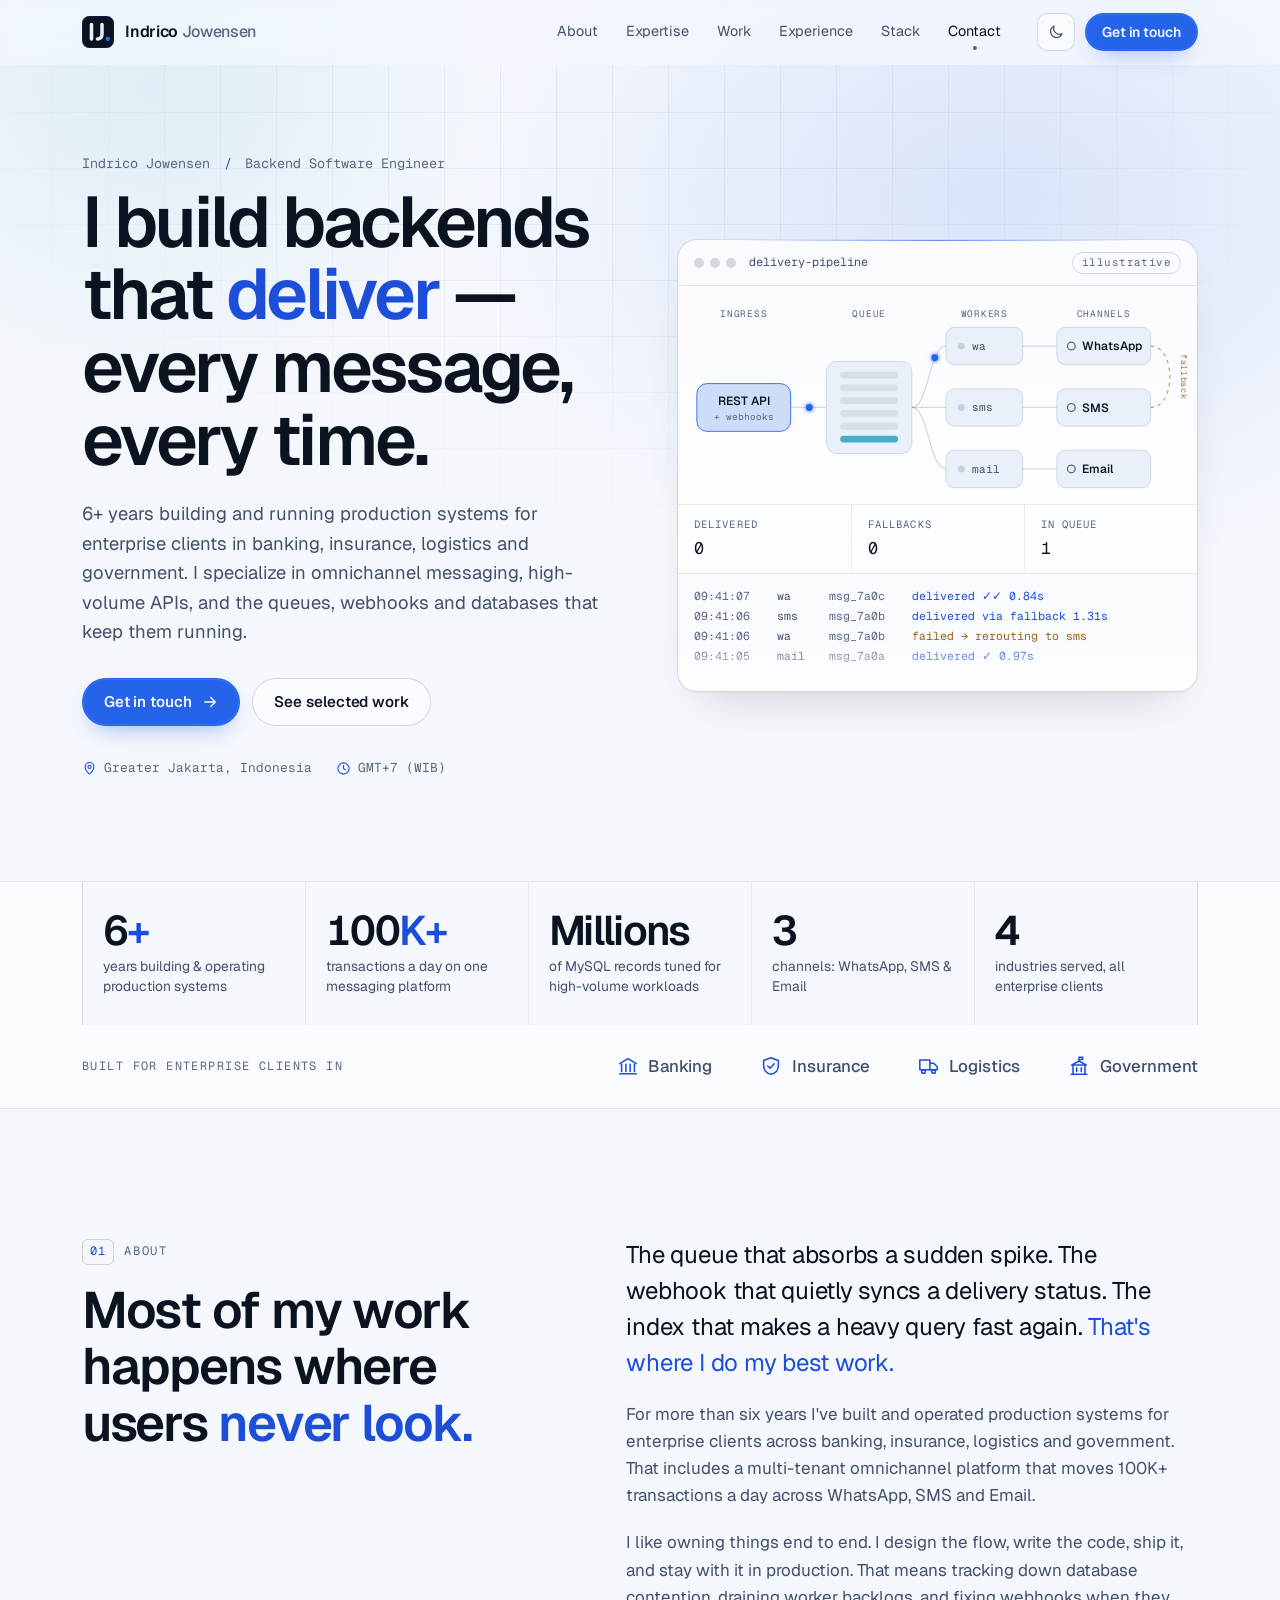
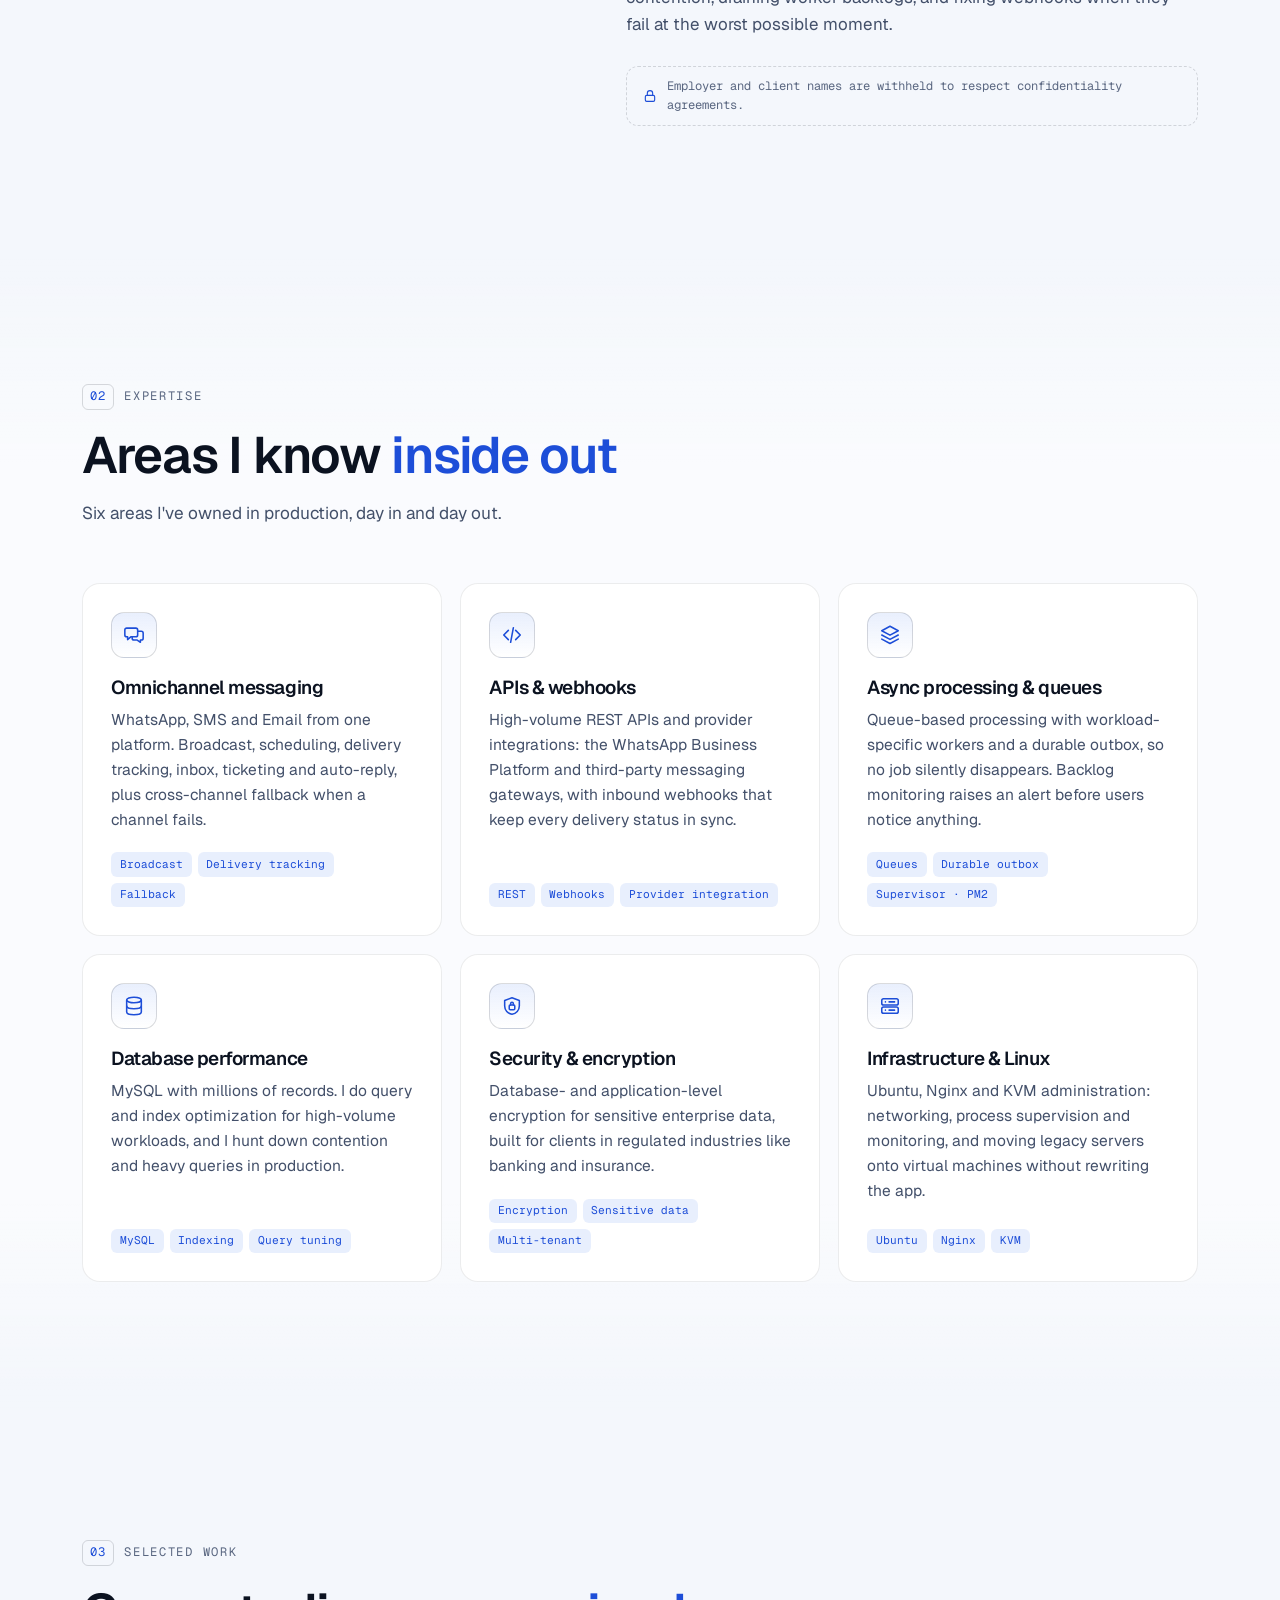
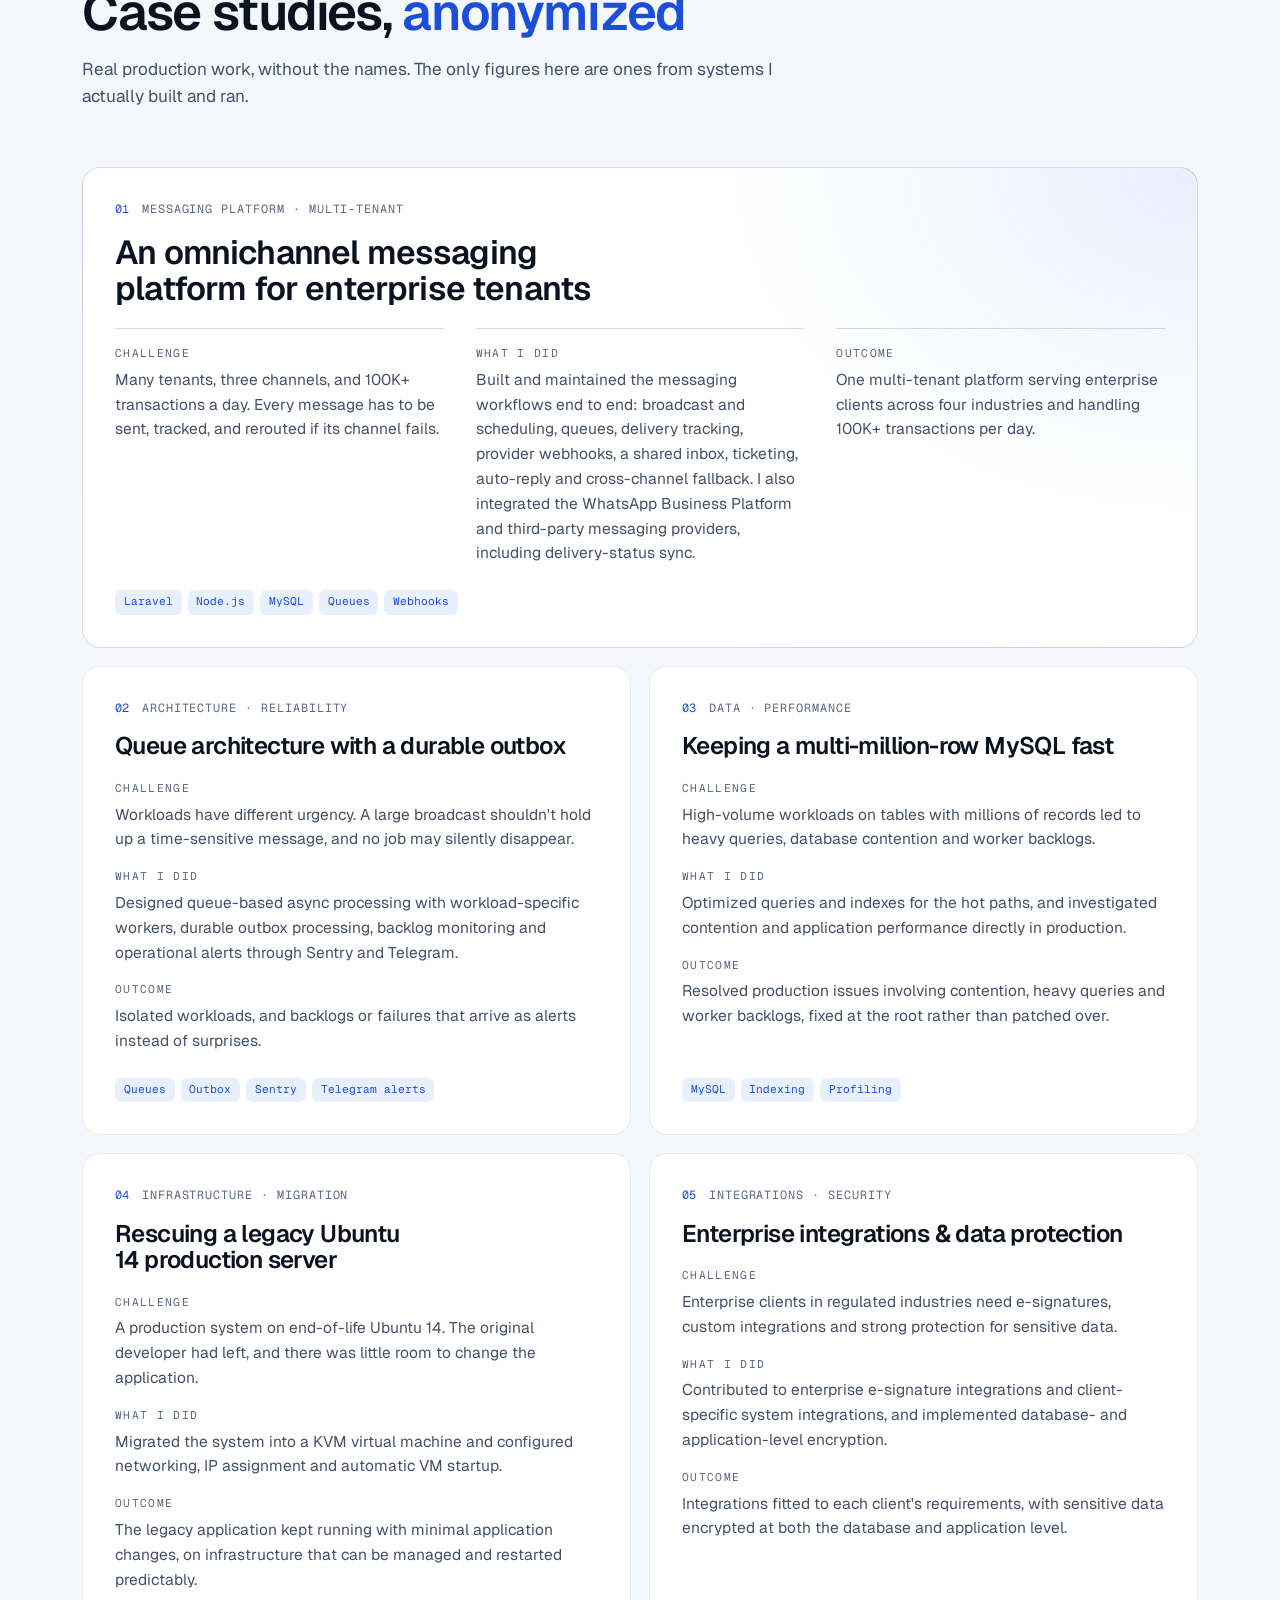
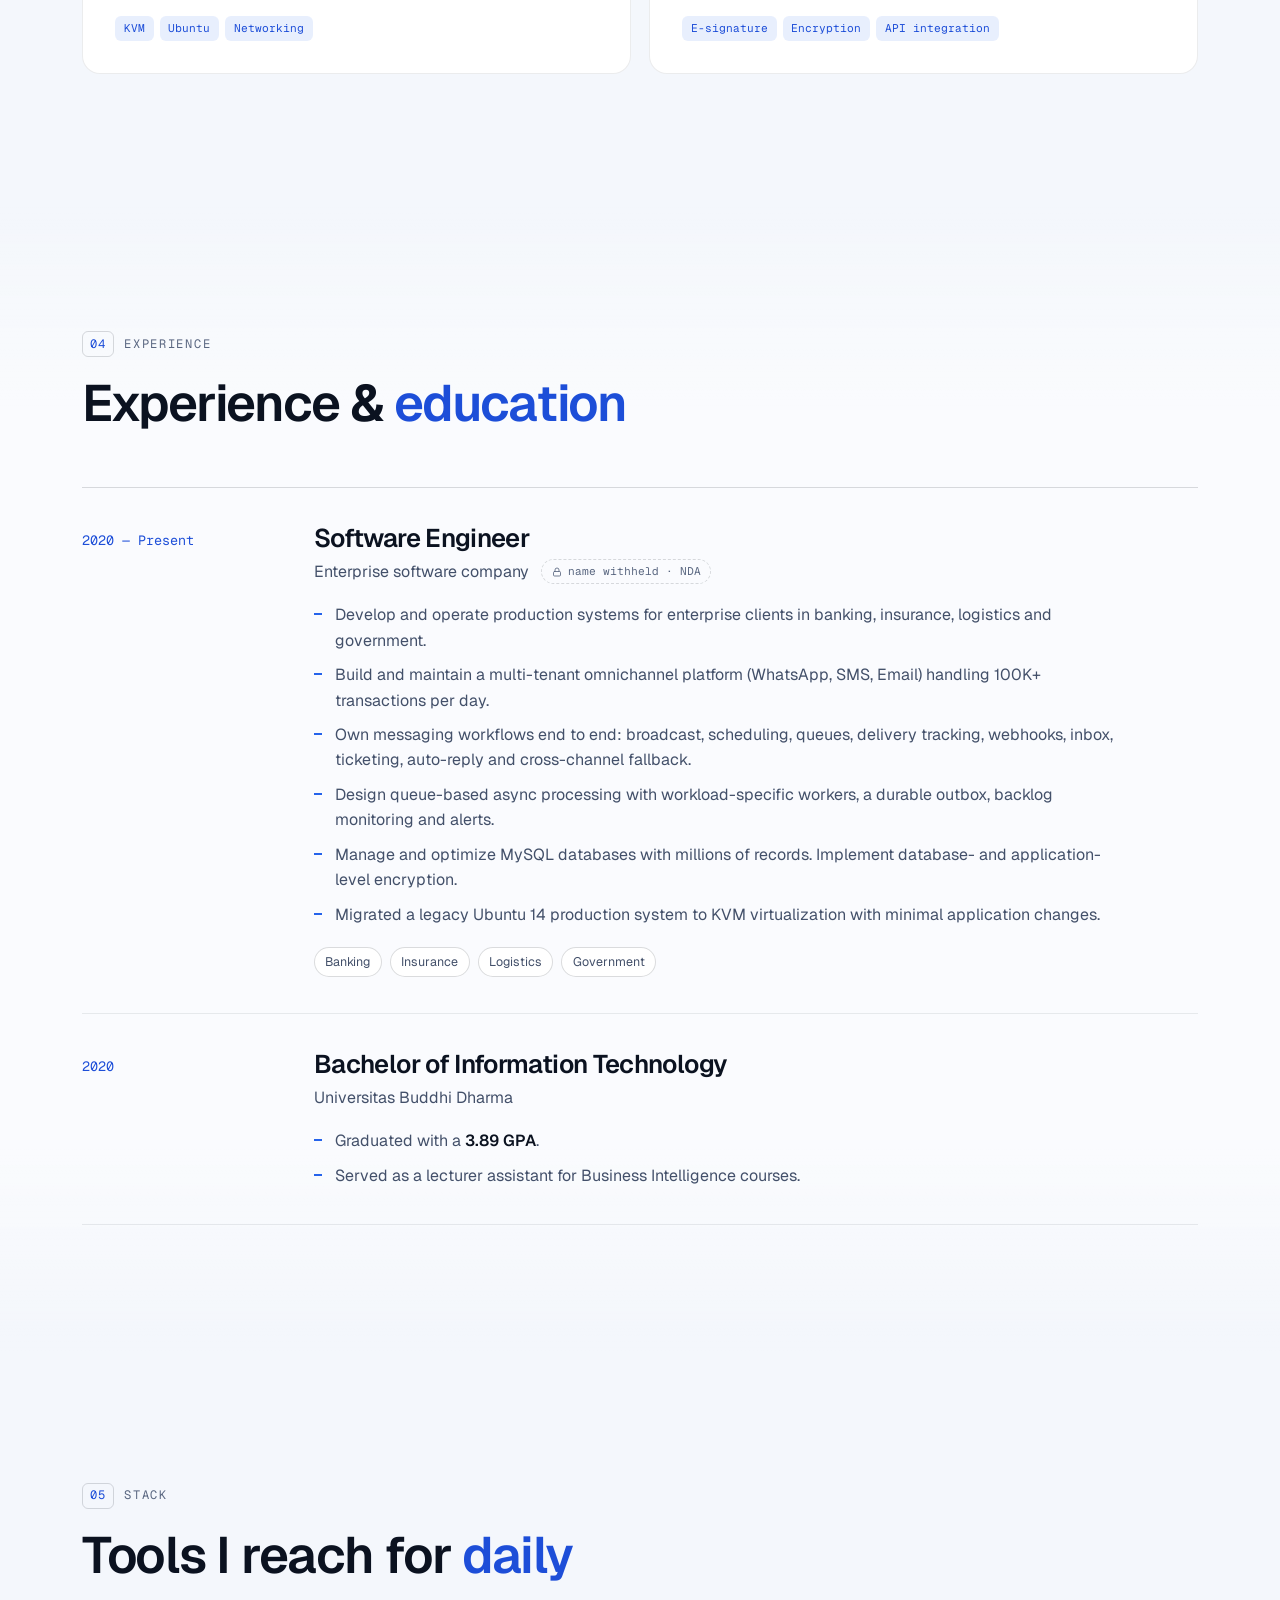
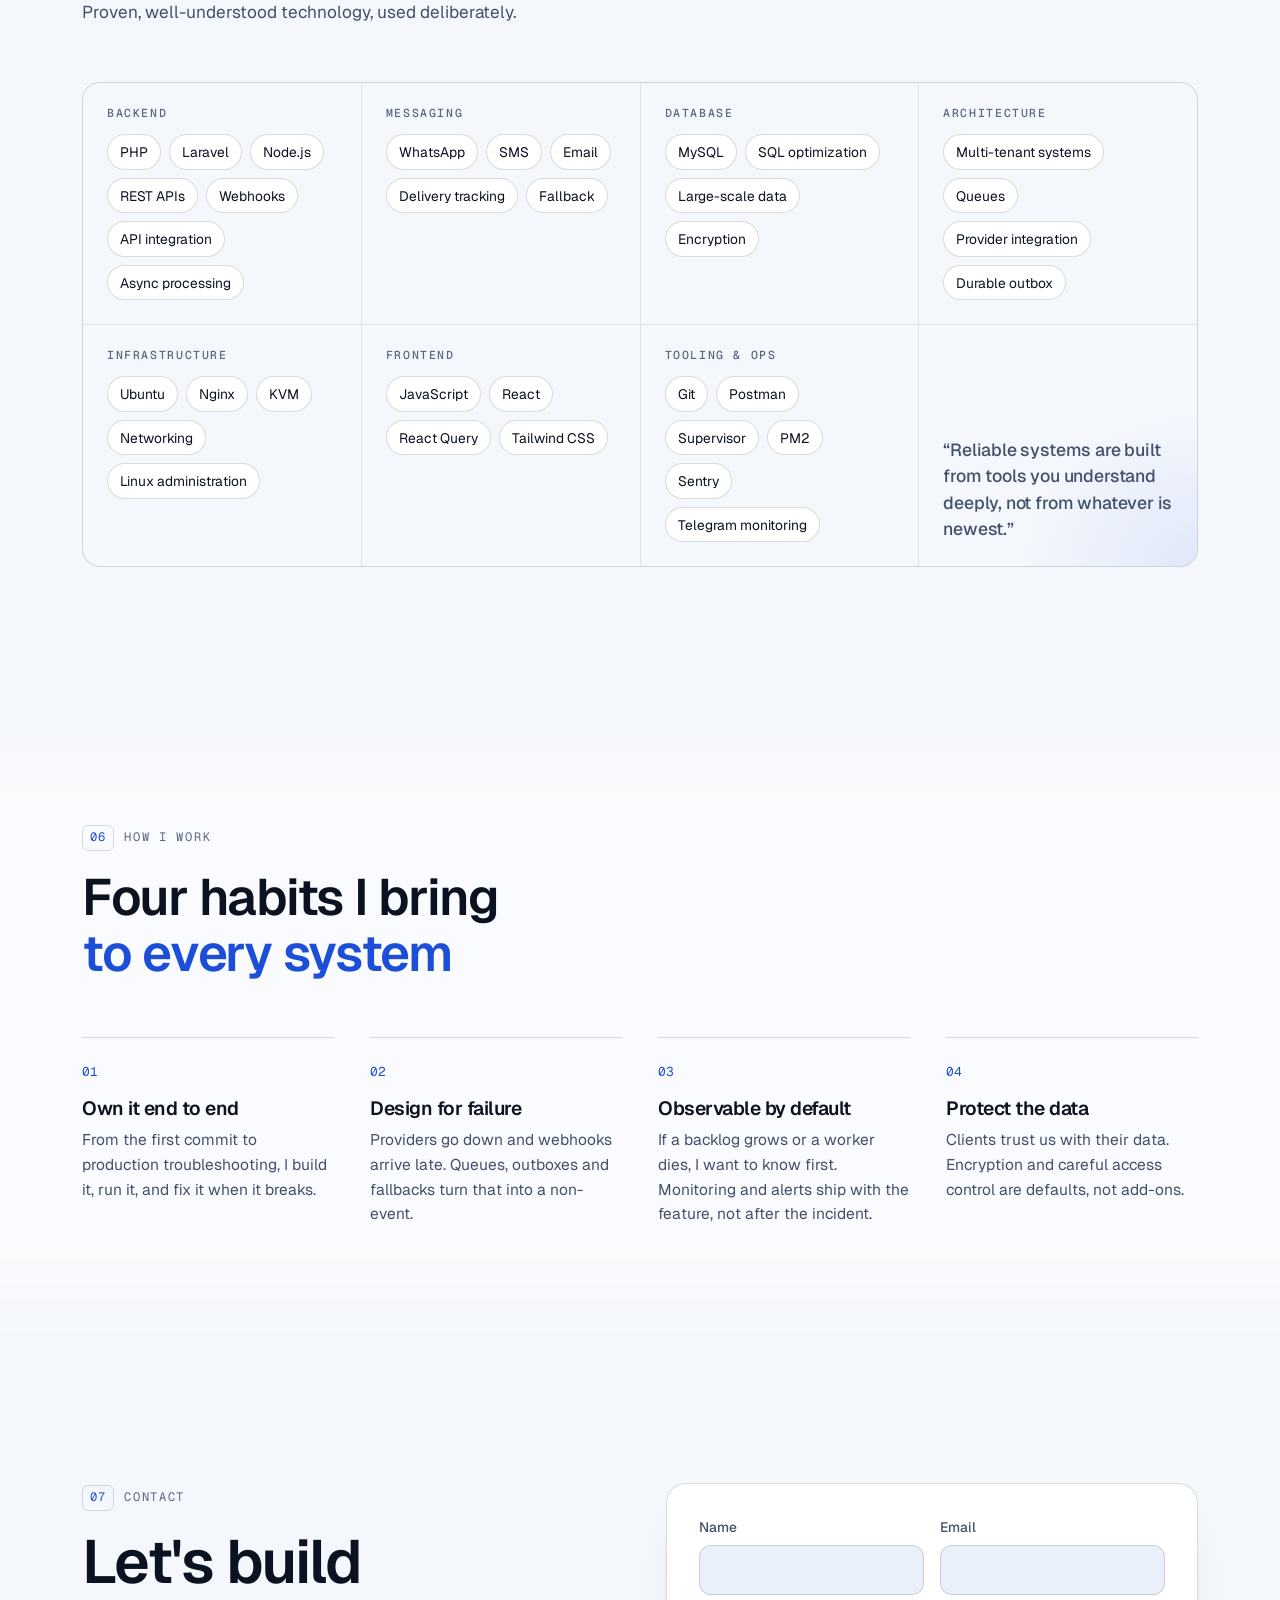
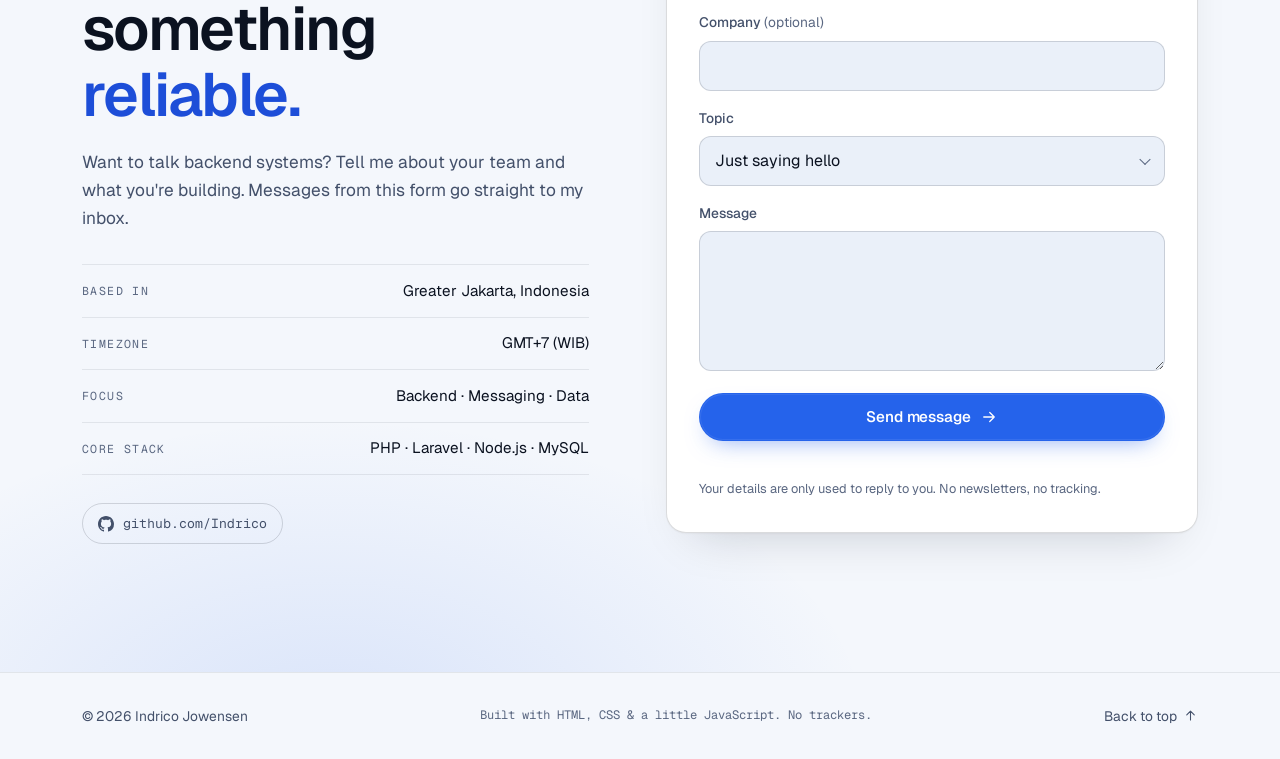
==== commit b812dbd0: "Change footer text from "Hand-built with" to "Built with" Co-Authored-By: Claude Opus 5.5 (1M contex" ====
--- a/index.html
+++ b/index.html
@@ -687,7 +687,7 @@
   <footer class="site-footer">
     <div class="container footer-inner">
       <p>© <span data-year>2026</span> Indrico Jowensen</p>
-      <p class="footer-dim">Hand-built with HTML, CSS &amp; a little JavaScript. No trackers.</p>
+      <p class="footer-dim">Built with HTML, CSS &amp; a little JavaScript. No trackers.</p>
       <a class="to-top" href="#top">
         Back to top
         <svg viewBox="0 0 24 24" aria-hidden="true"><path d="M12 19V5M6 11l6-6 6 6"/></svg>
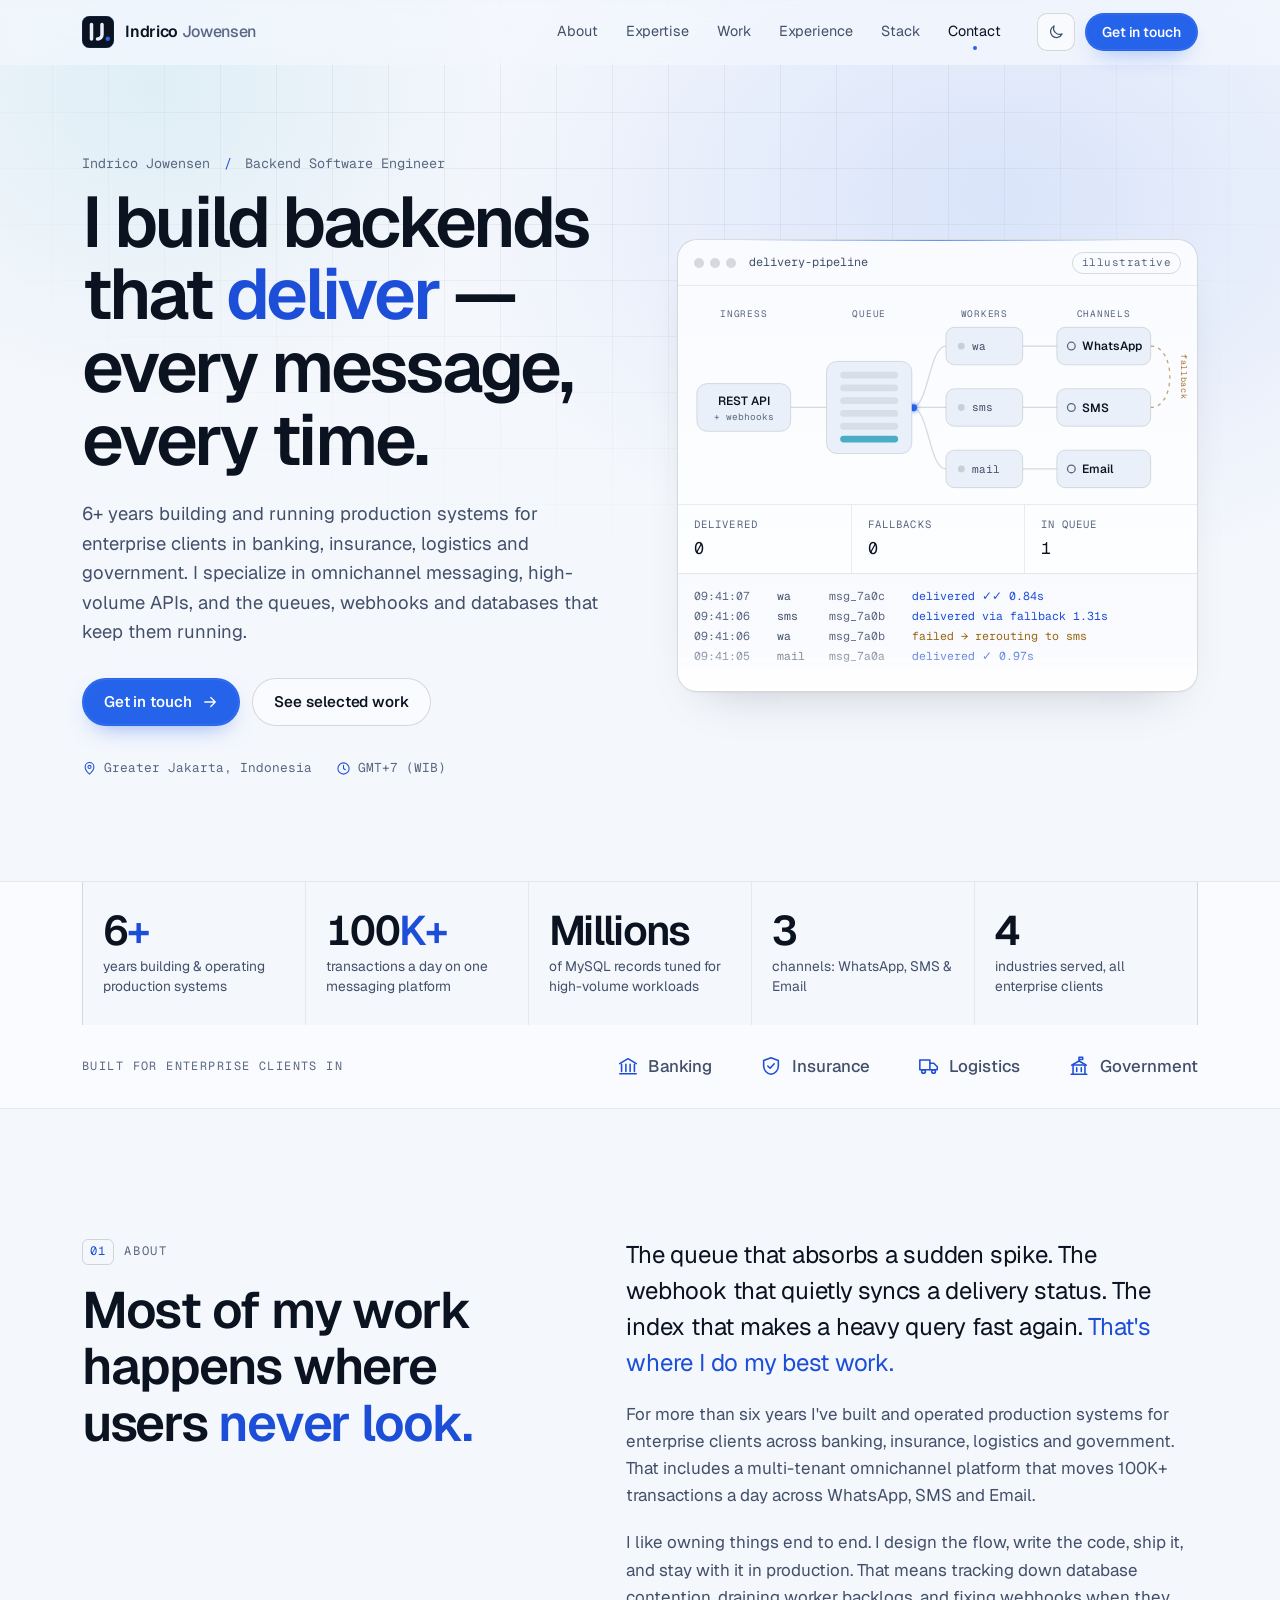
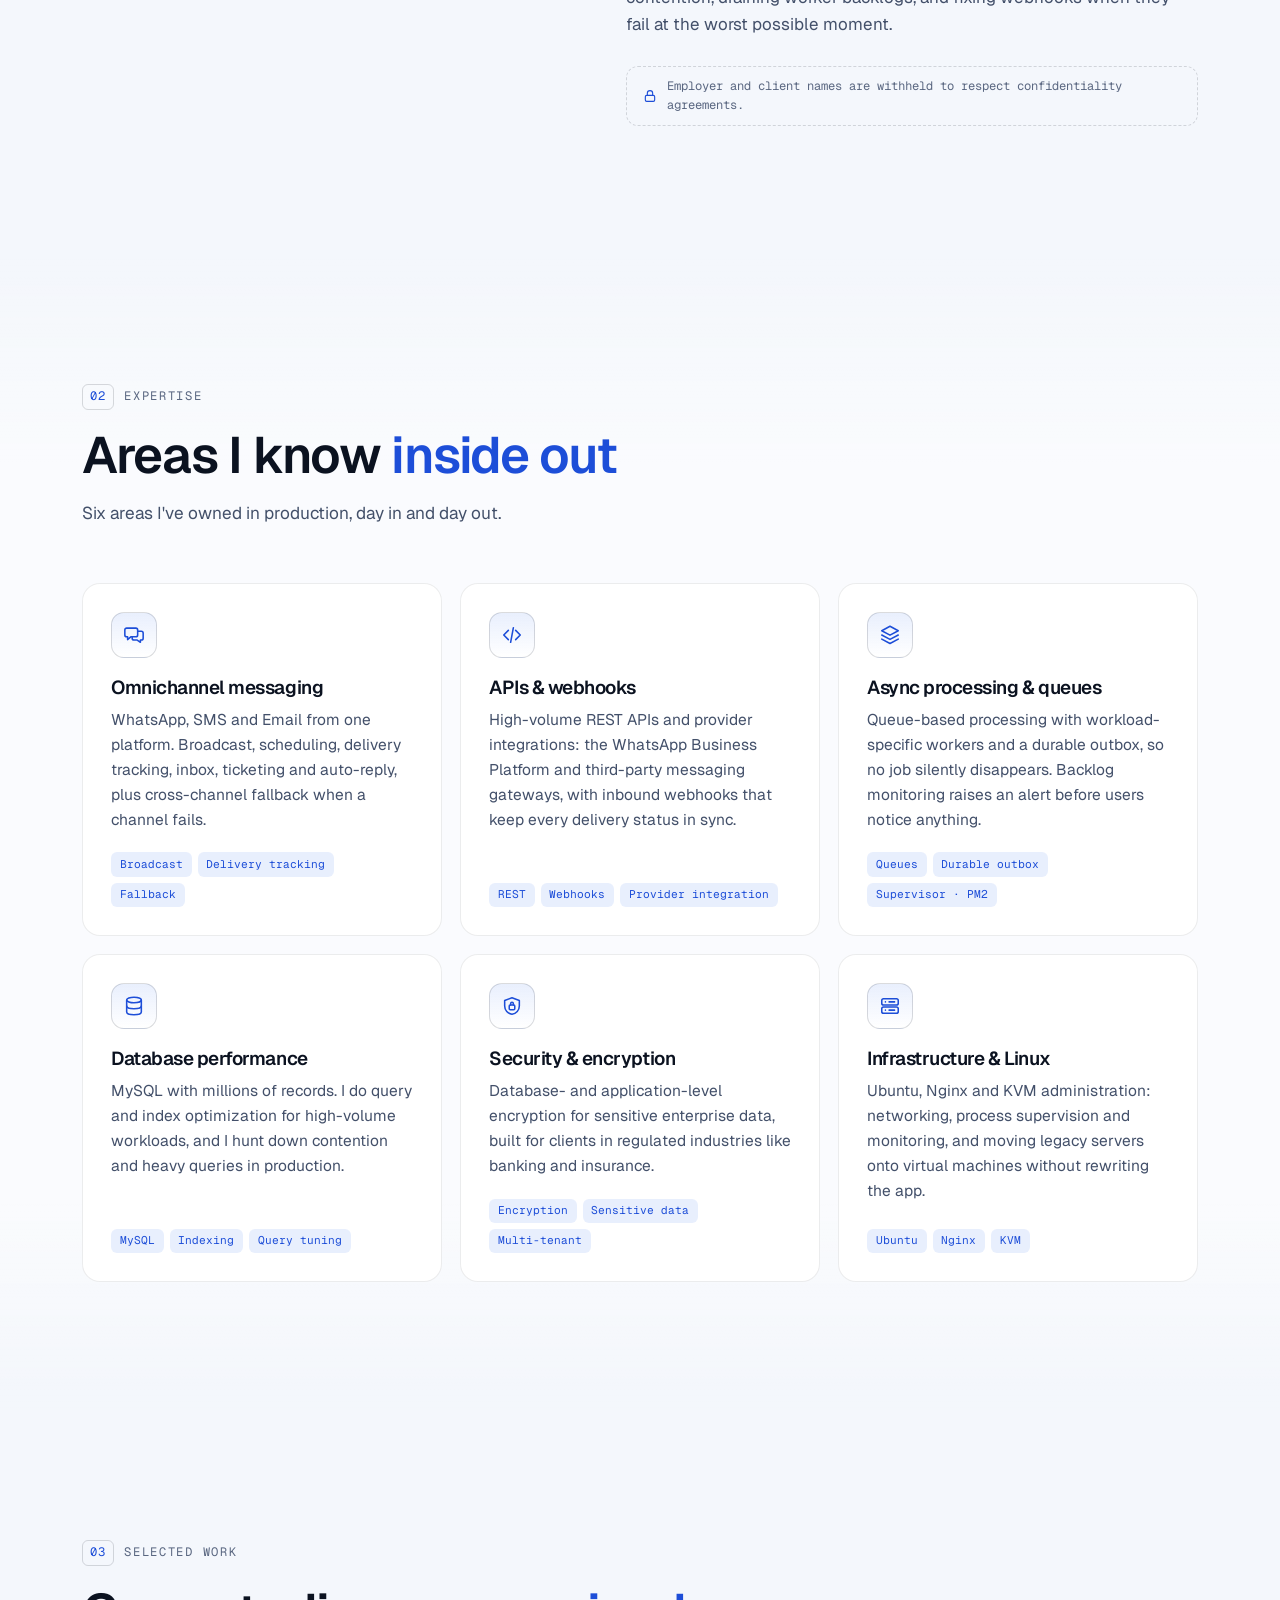
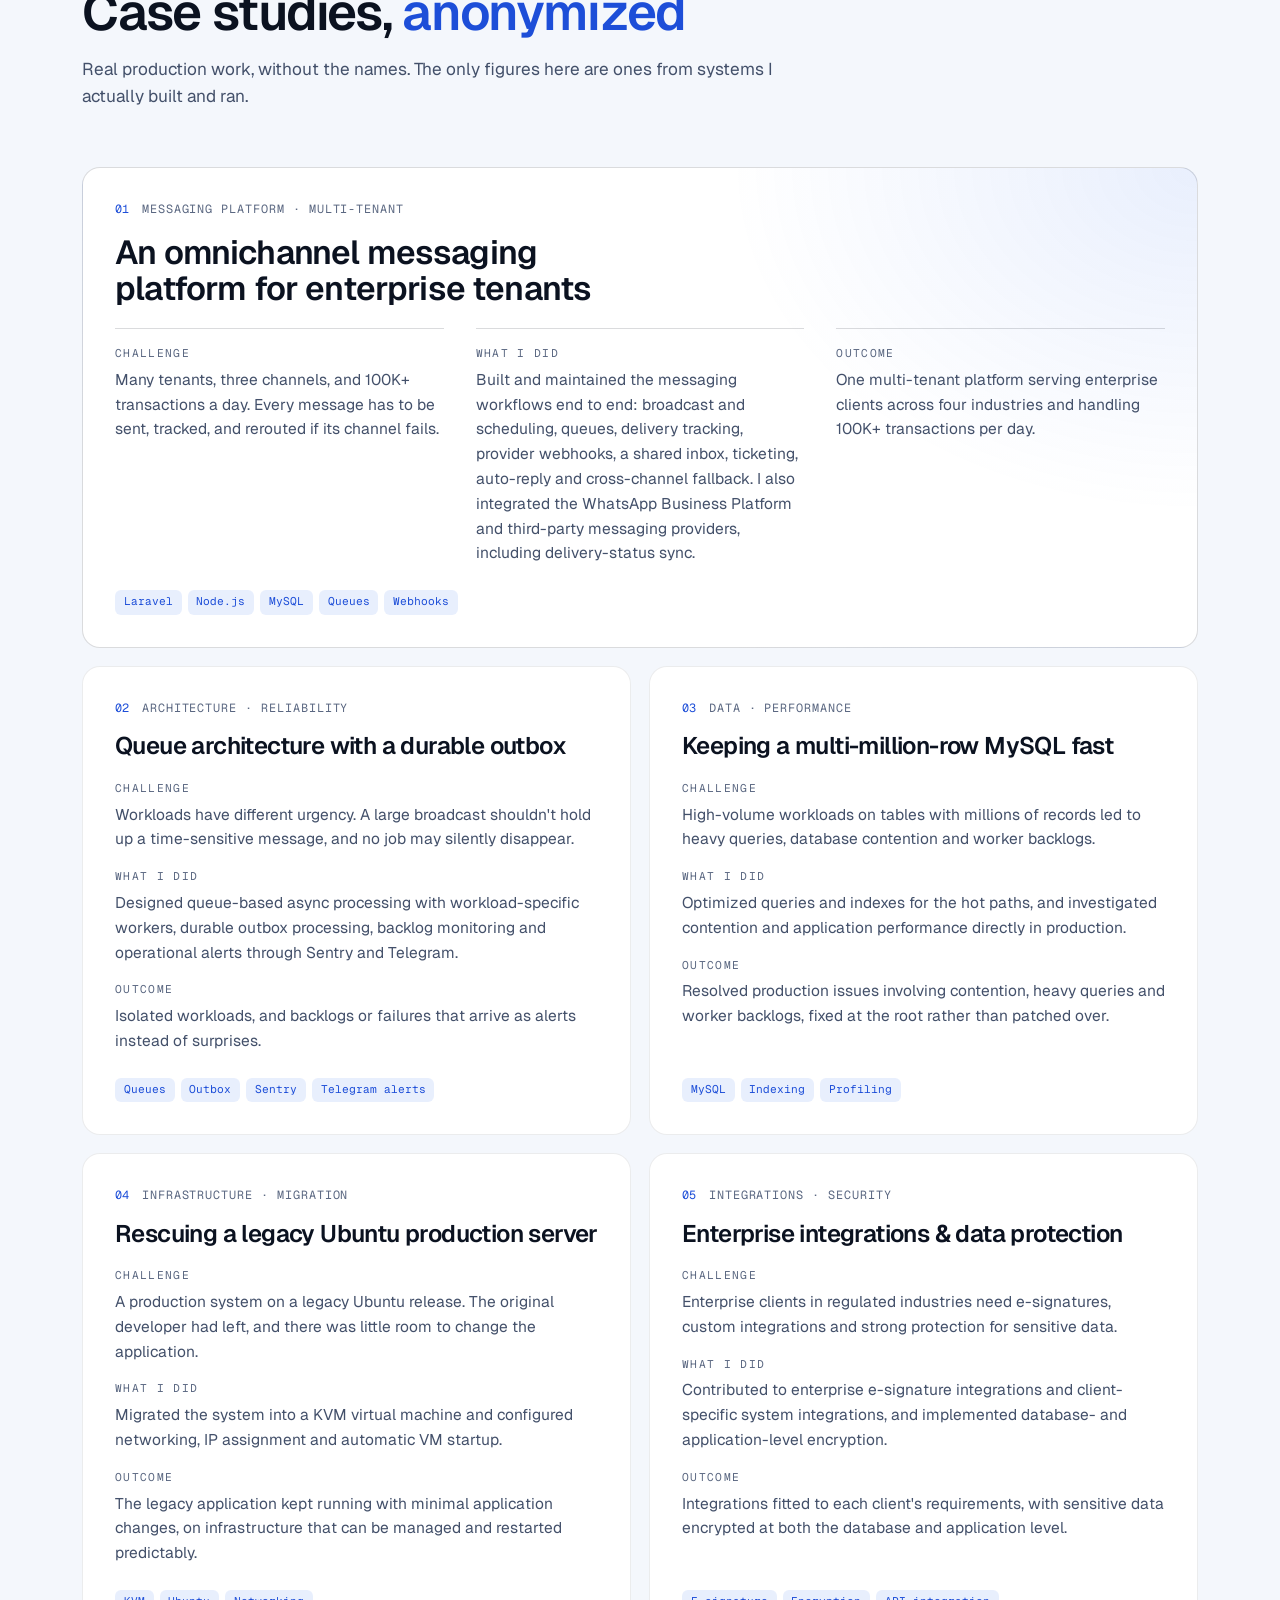
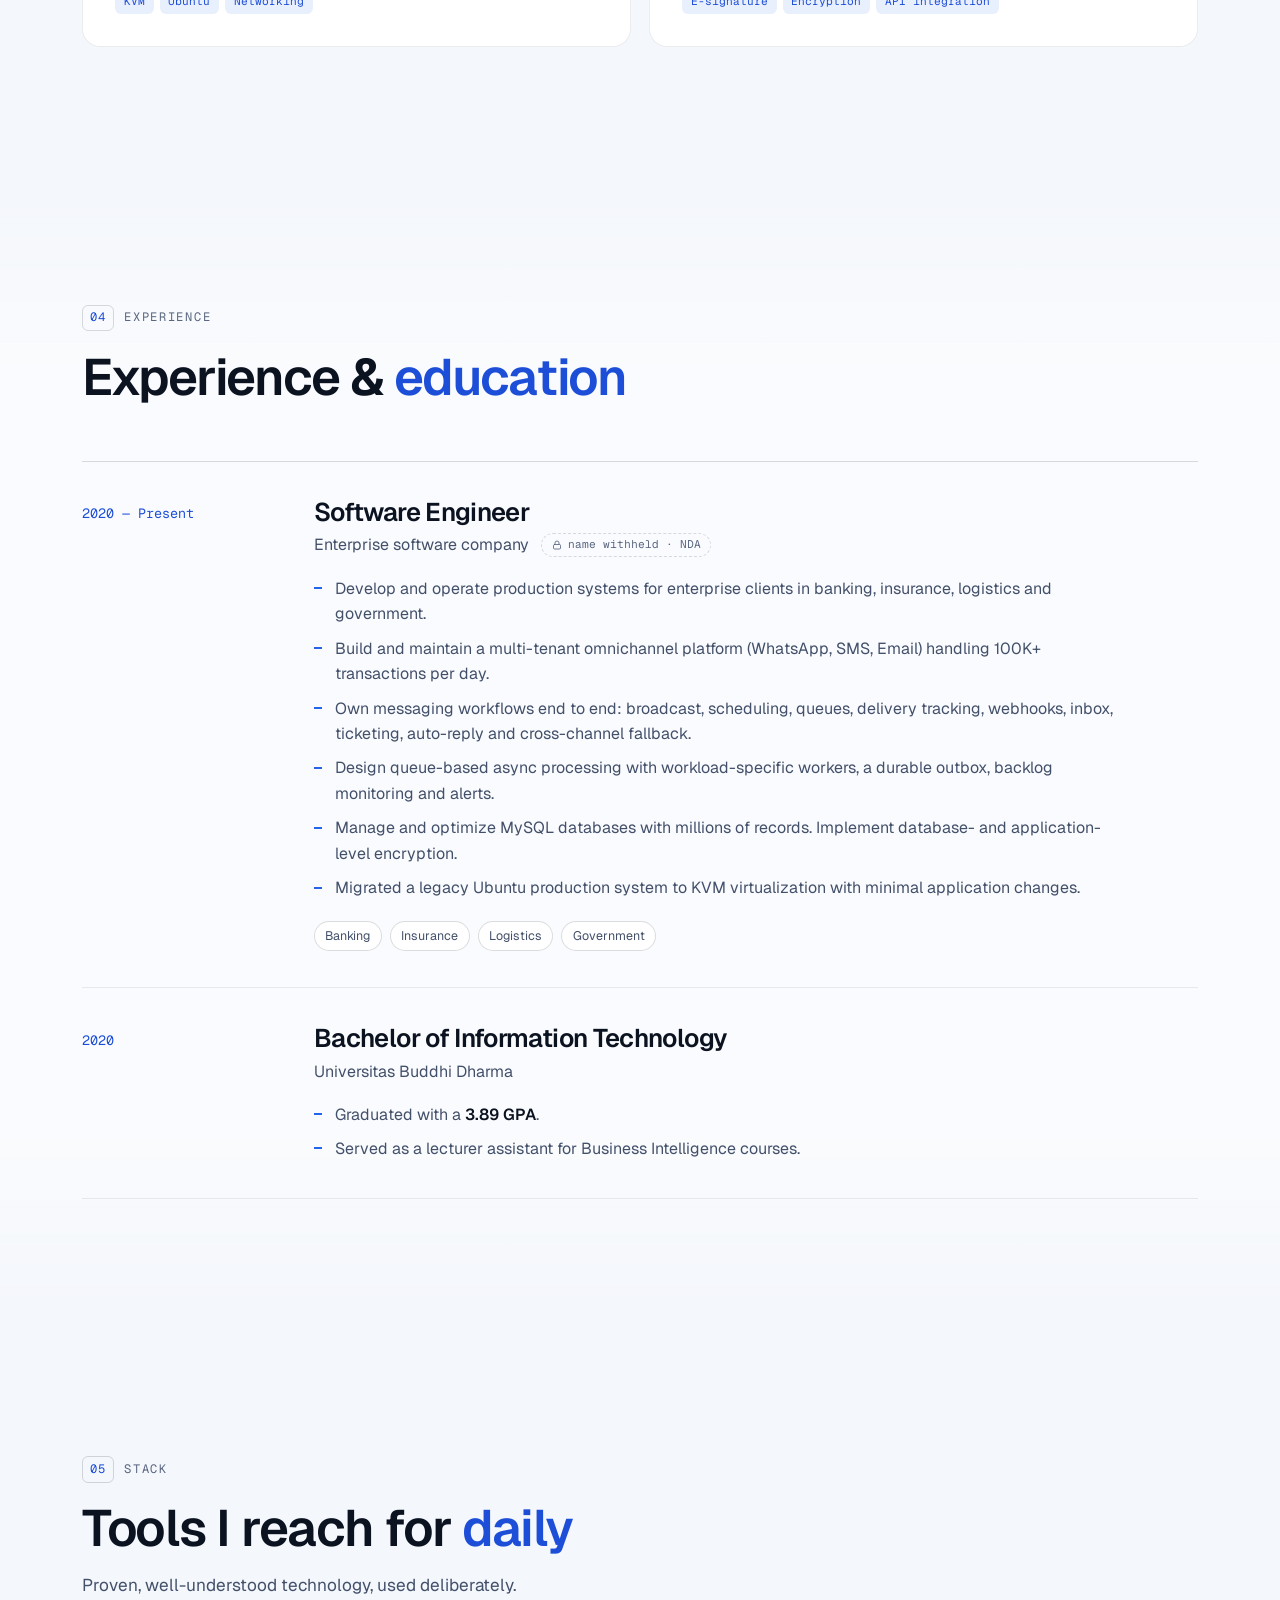
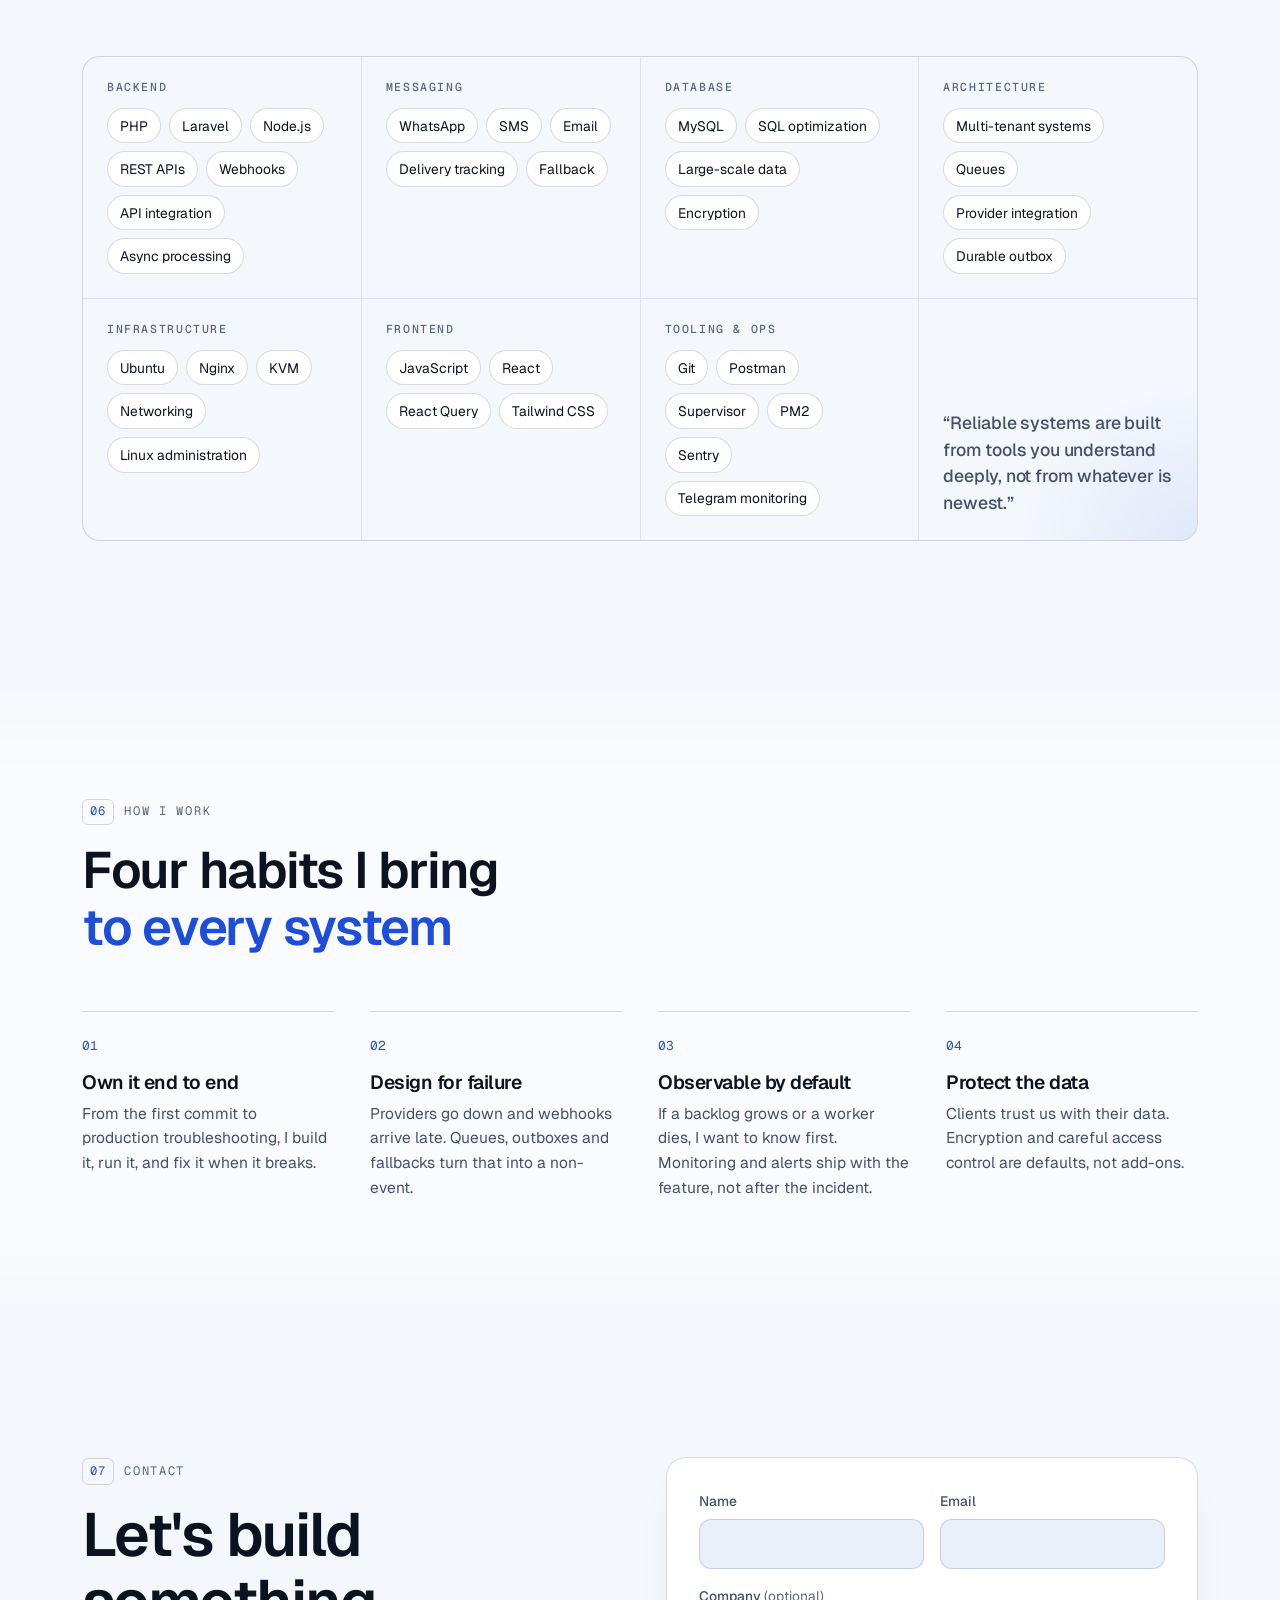
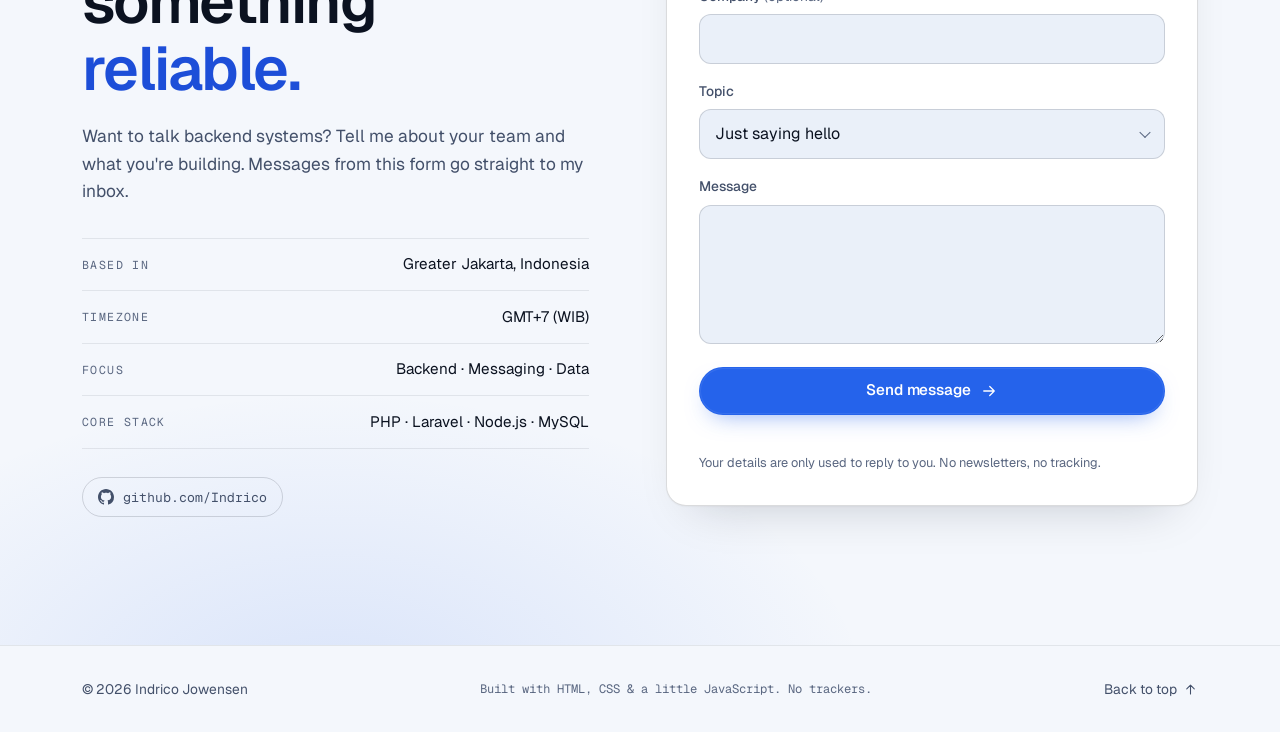
==== commit e9c2177c: "update wording" ====
--- a/index.html
+++ b/index.html
@@ -445,11 +445,11 @@
               <span class="case-num">04</span>
               <span class="case-kicker">Infrastructure · Migration</span>
             </div>
-            <h3>Rescuing a legacy Ubuntu 14 production server</h3>
+            <h3>Rescuing a legacy Ubuntu production server</h3>
             <dl class="case-dl">
               <div>
                 <dt>Challenge</dt>
-                <dd>A production system on end-of-life Ubuntu 14. The original developer had left, and there was little room to change the application.</dd>
+                <dd>A production system on a legacy Ubuntu release. The original developer had left, and there was little room to change the application.</dd>
               </div>
               <div>
                 <dt>What I did</dt>
@@ -515,7 +515,7 @@
                 <li>Own messaging workflows end to end: broadcast, scheduling, queues, delivery tracking, webhooks, inbox, ticketing, auto-reply and cross-channel fallback.</li>
                 <li>Design queue-based async processing with workload-specific workers, a durable outbox, backlog monitoring and alerts.</li>
                 <li>Manage and optimize MySQL databases with millions of records. Implement database- and application-level encryption.</li>
-                <li>Migrated a legacy Ubuntu 14 production system to KVM virtualization with minimal application changes.</li>
+                <li>Migrated a legacy Ubuntu production system to KVM virtualization with minimal application changes.</li>
               </ul>
               <ul class="chips chips-sm">
                 <li>Banking</li><li>Insurance</li><li>Logistics</li><li>Government</li>
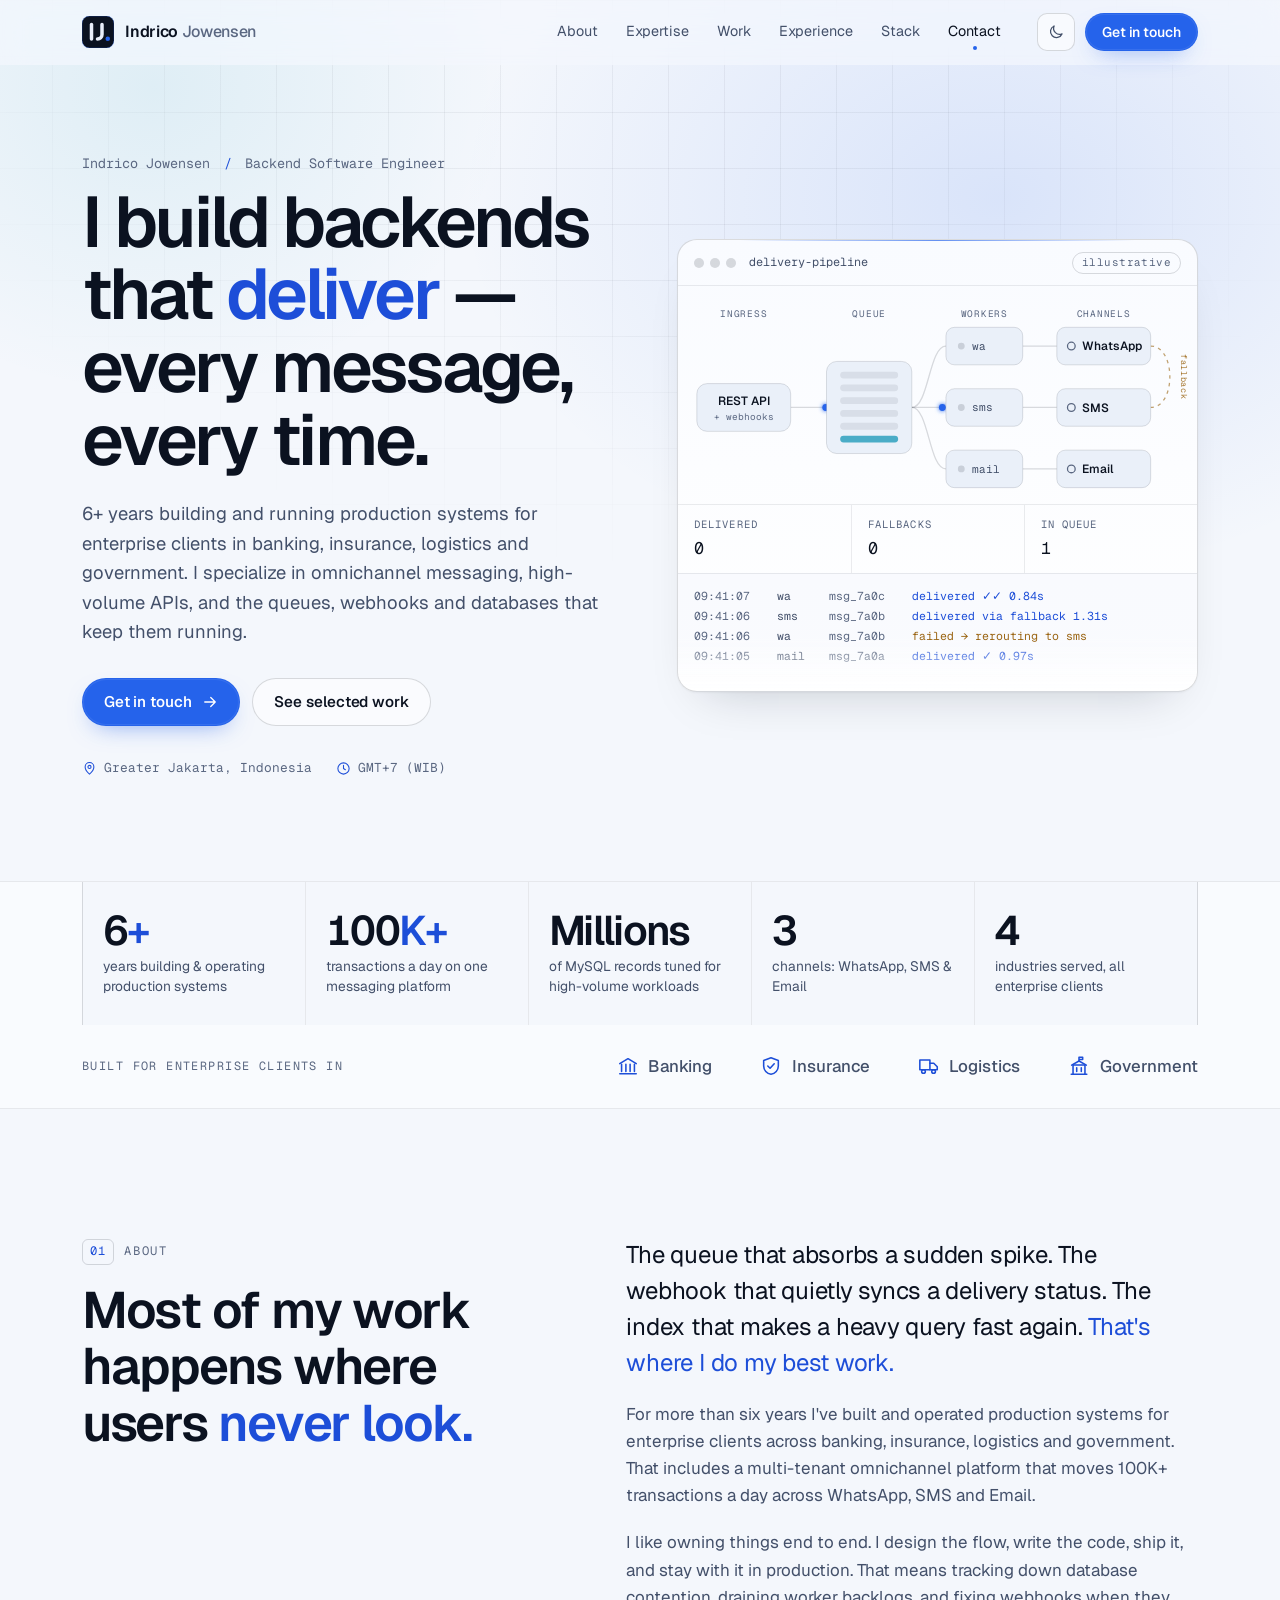
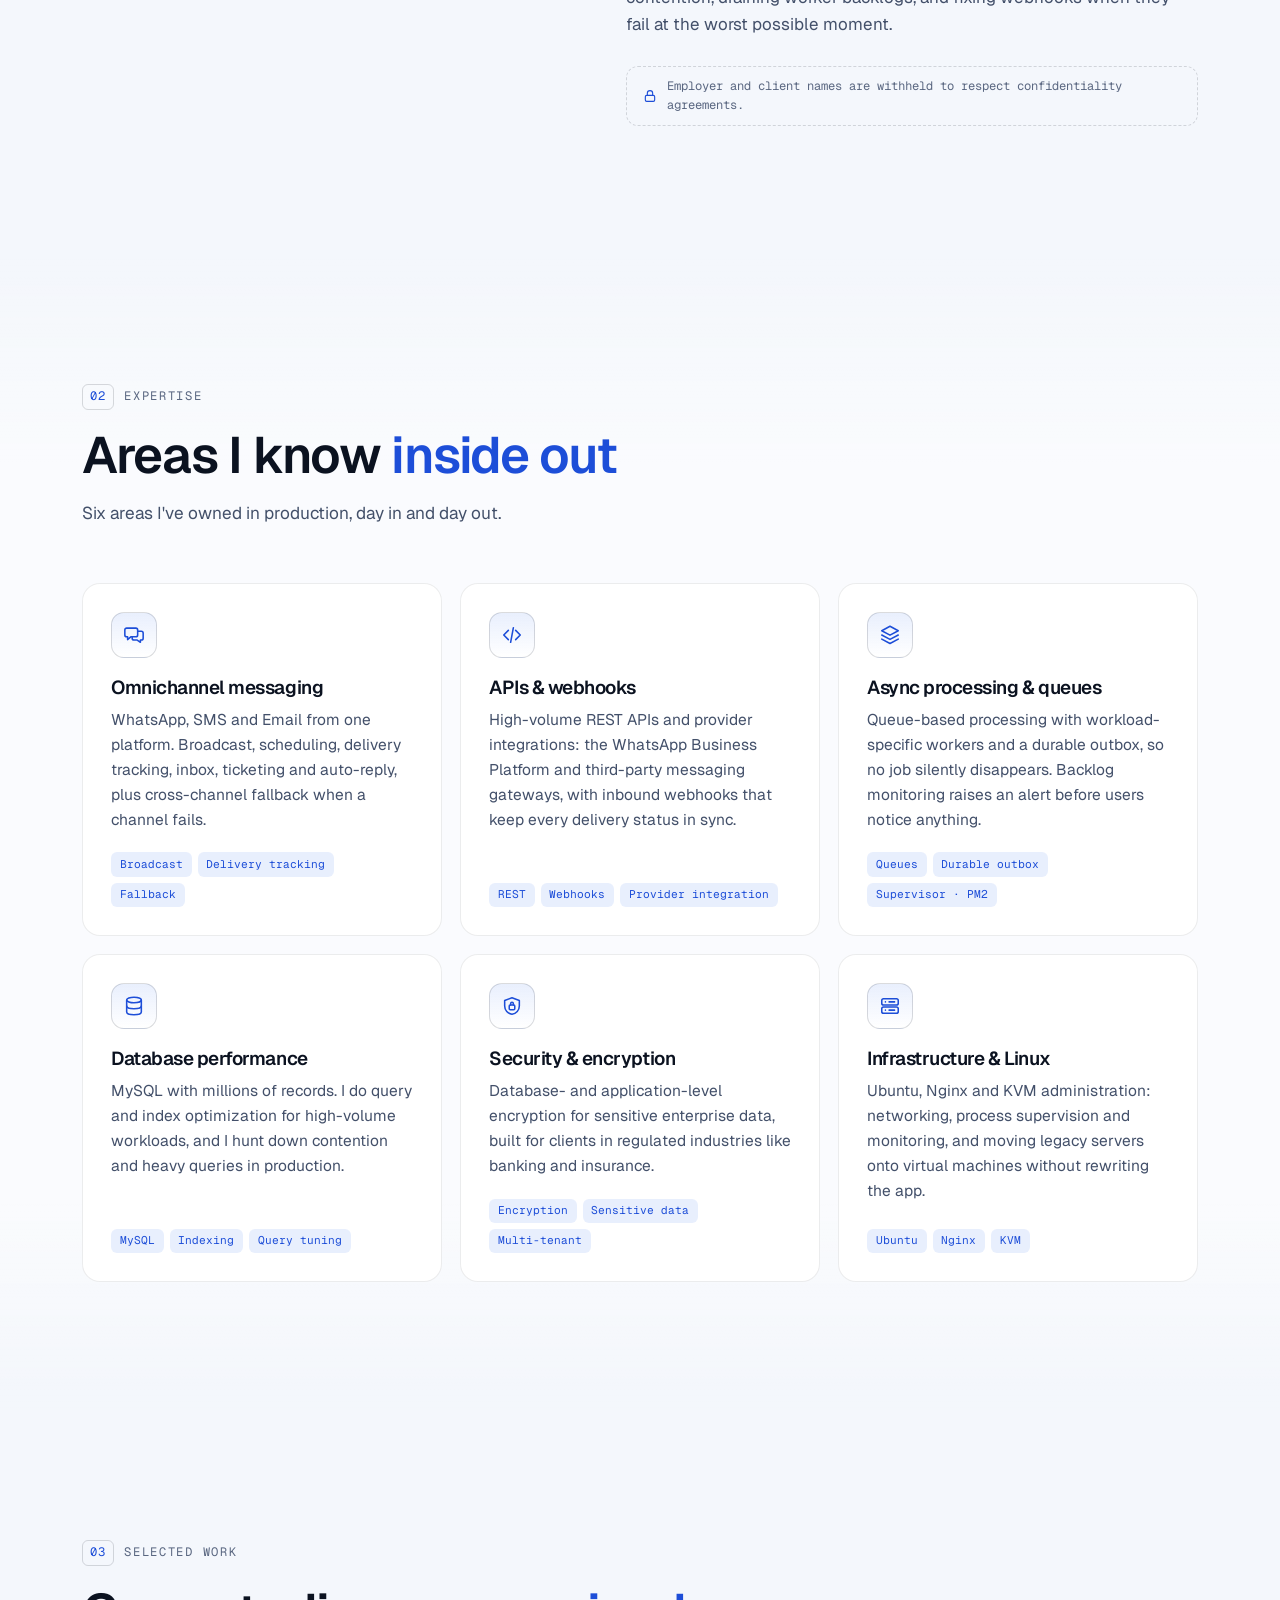
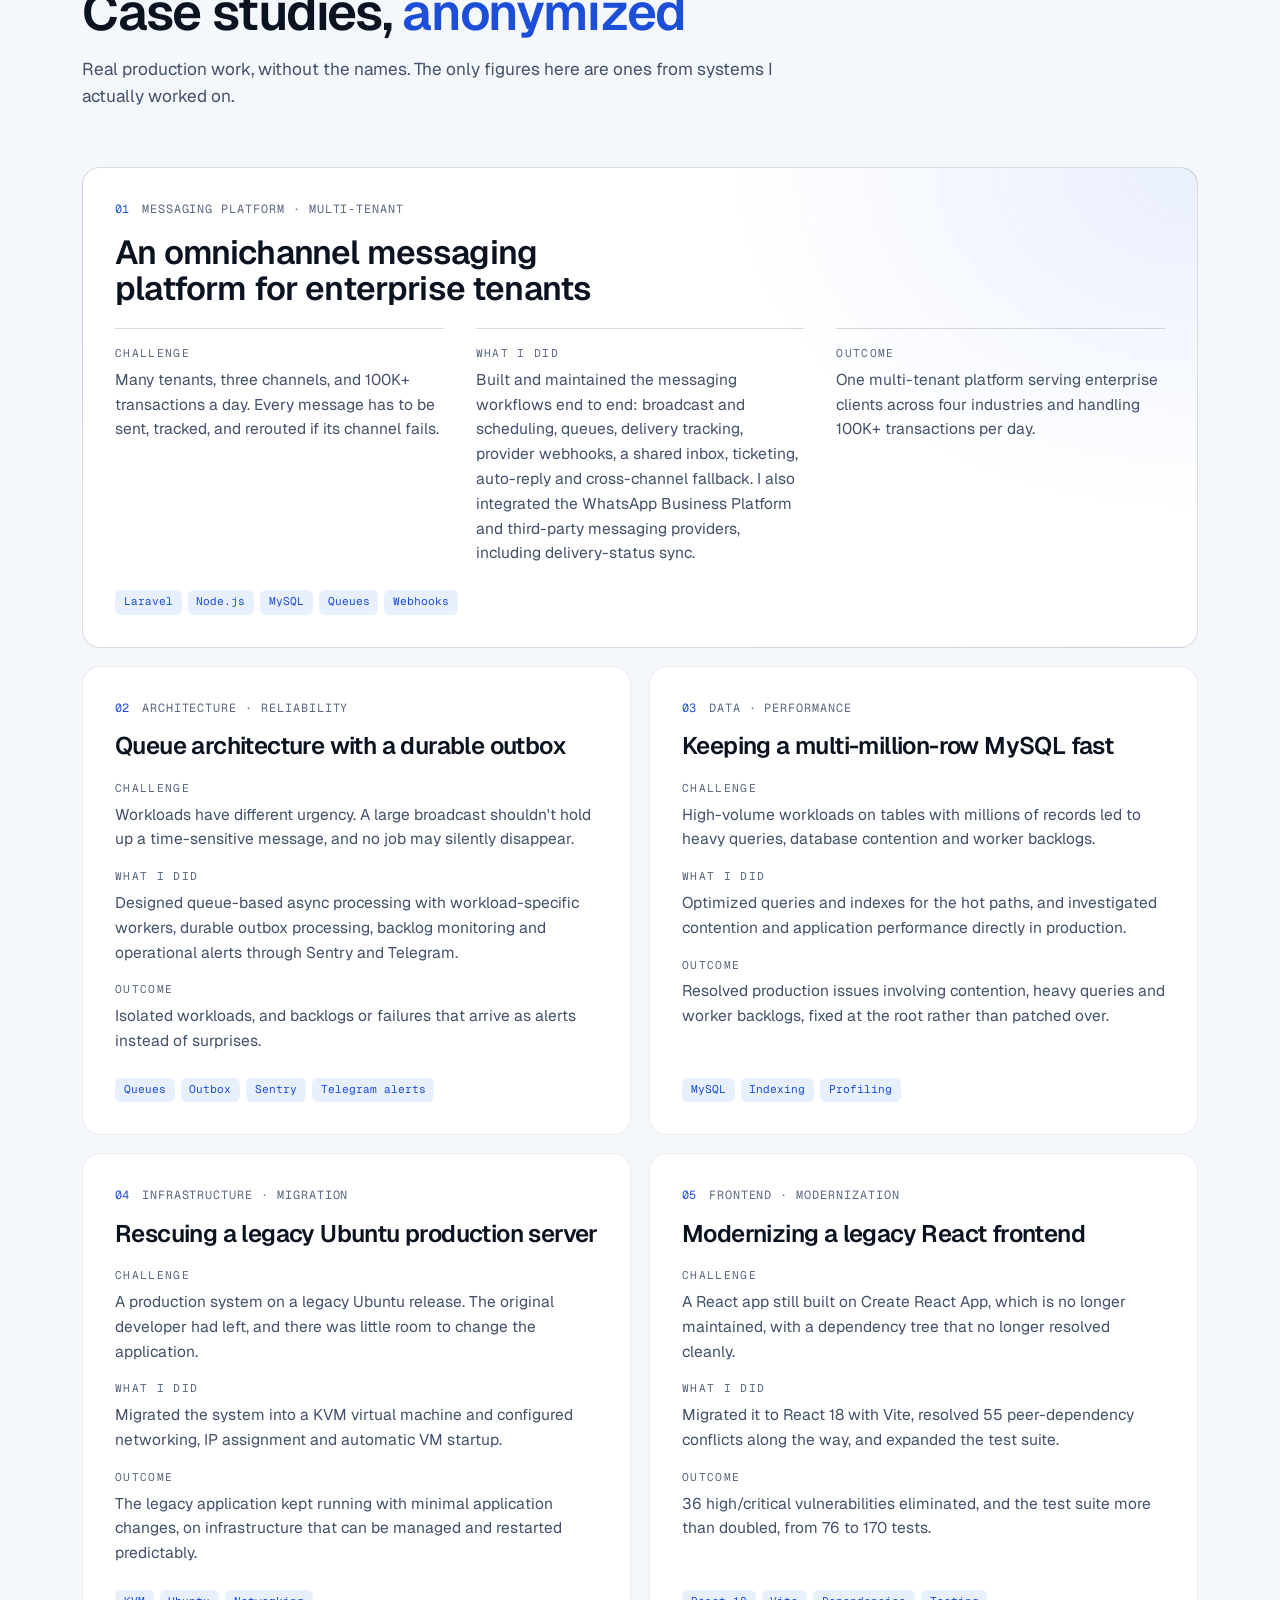
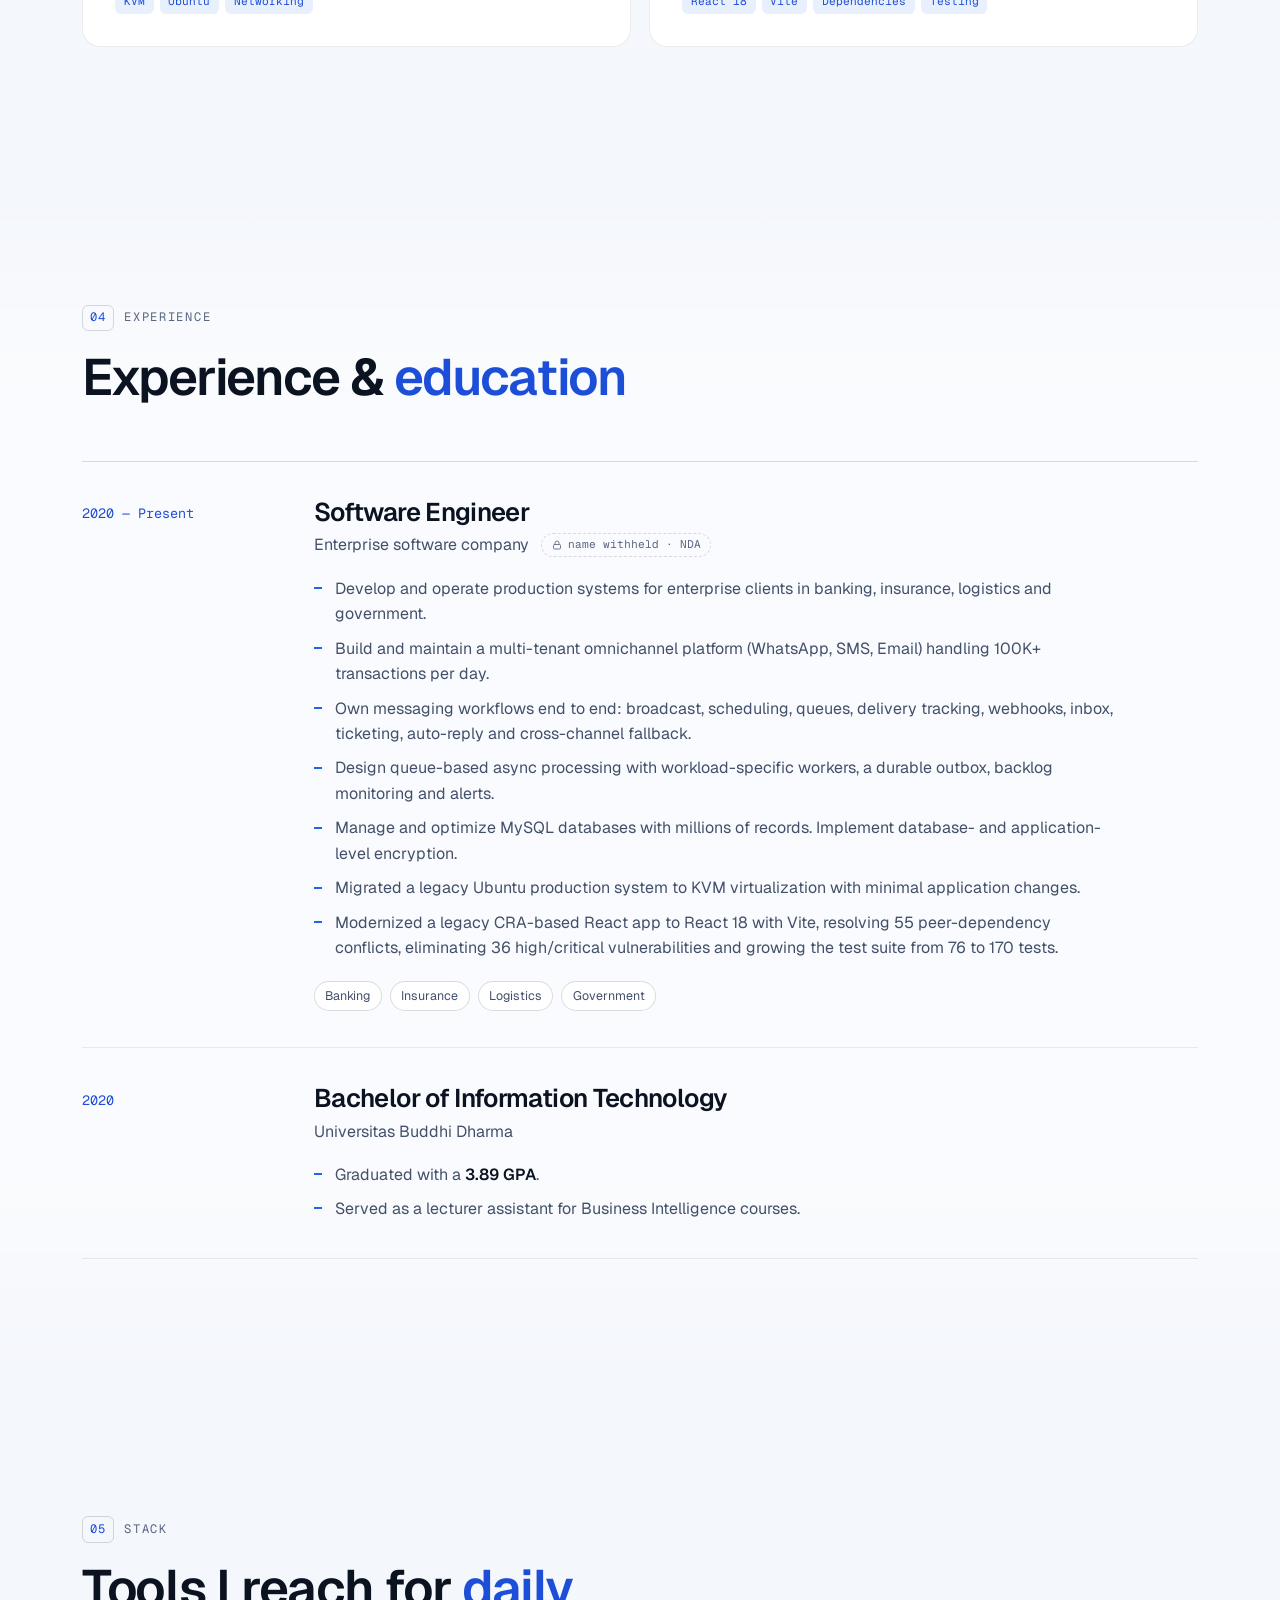
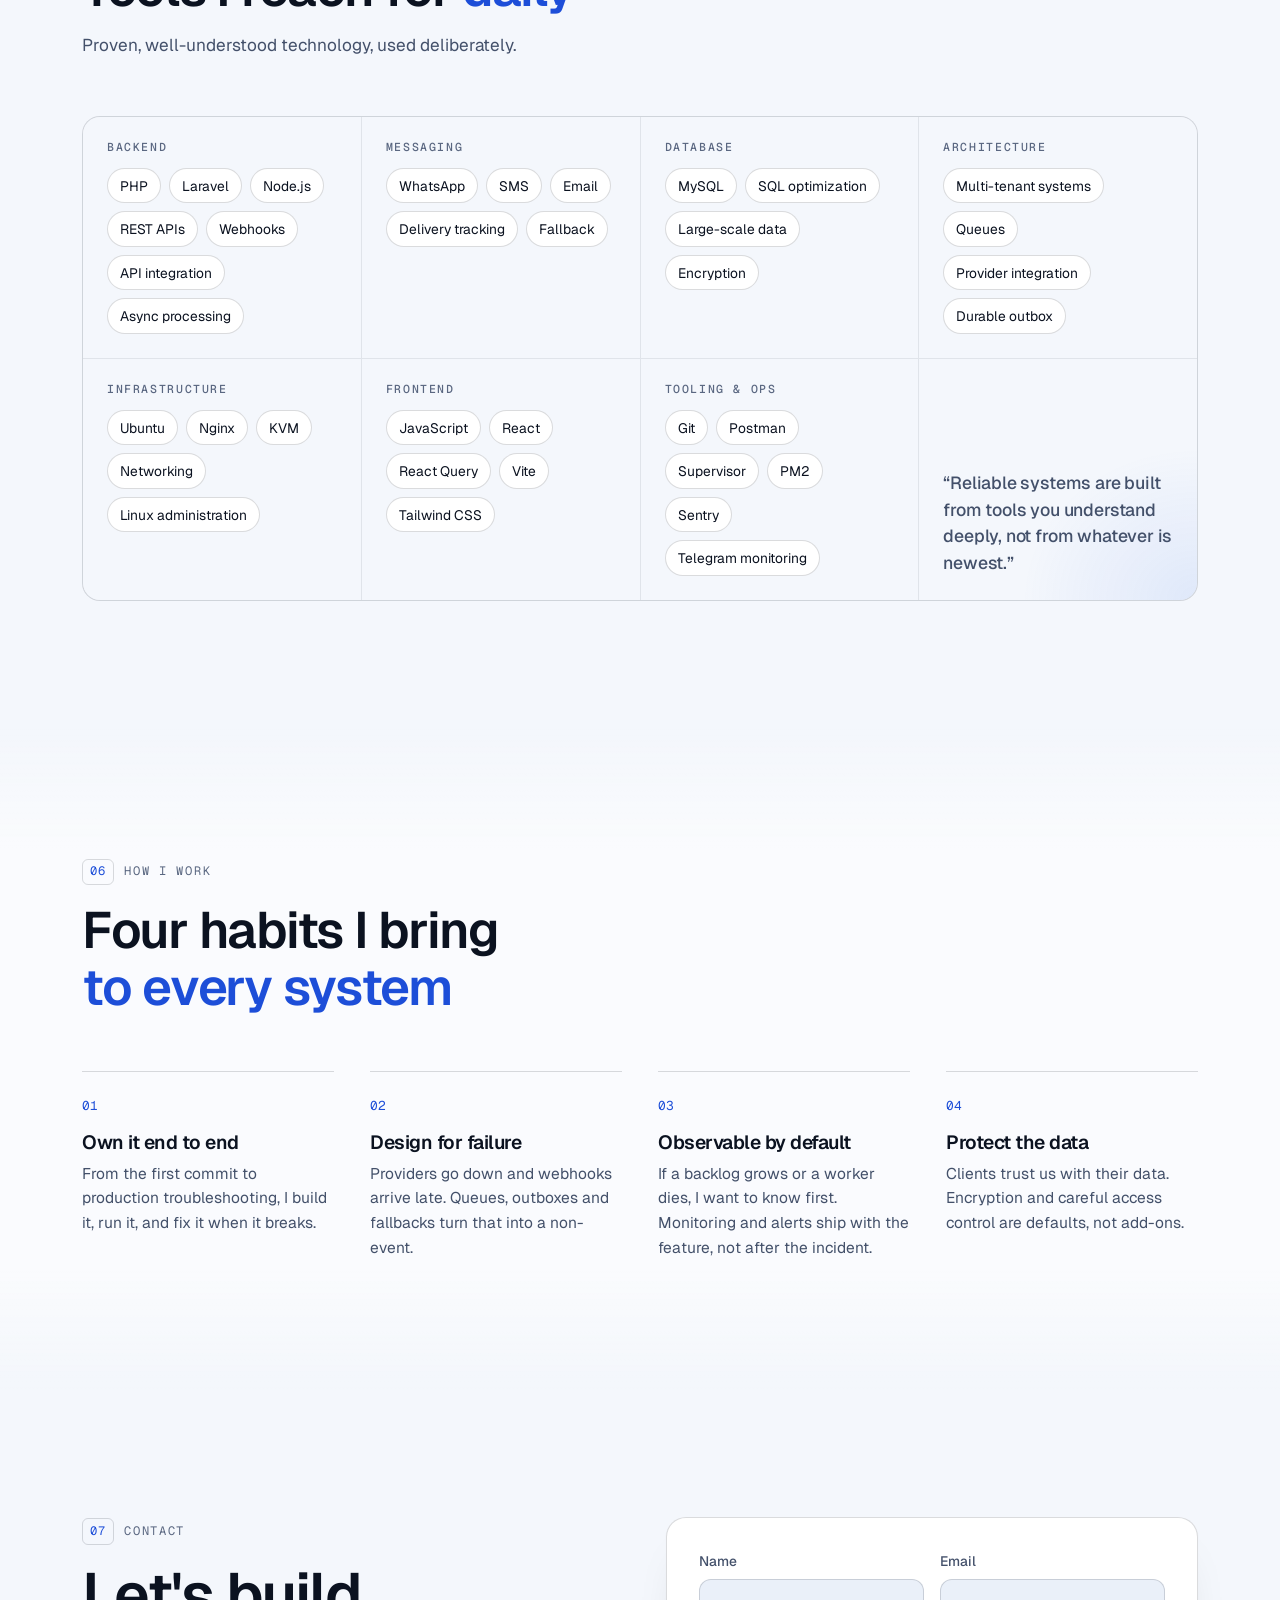
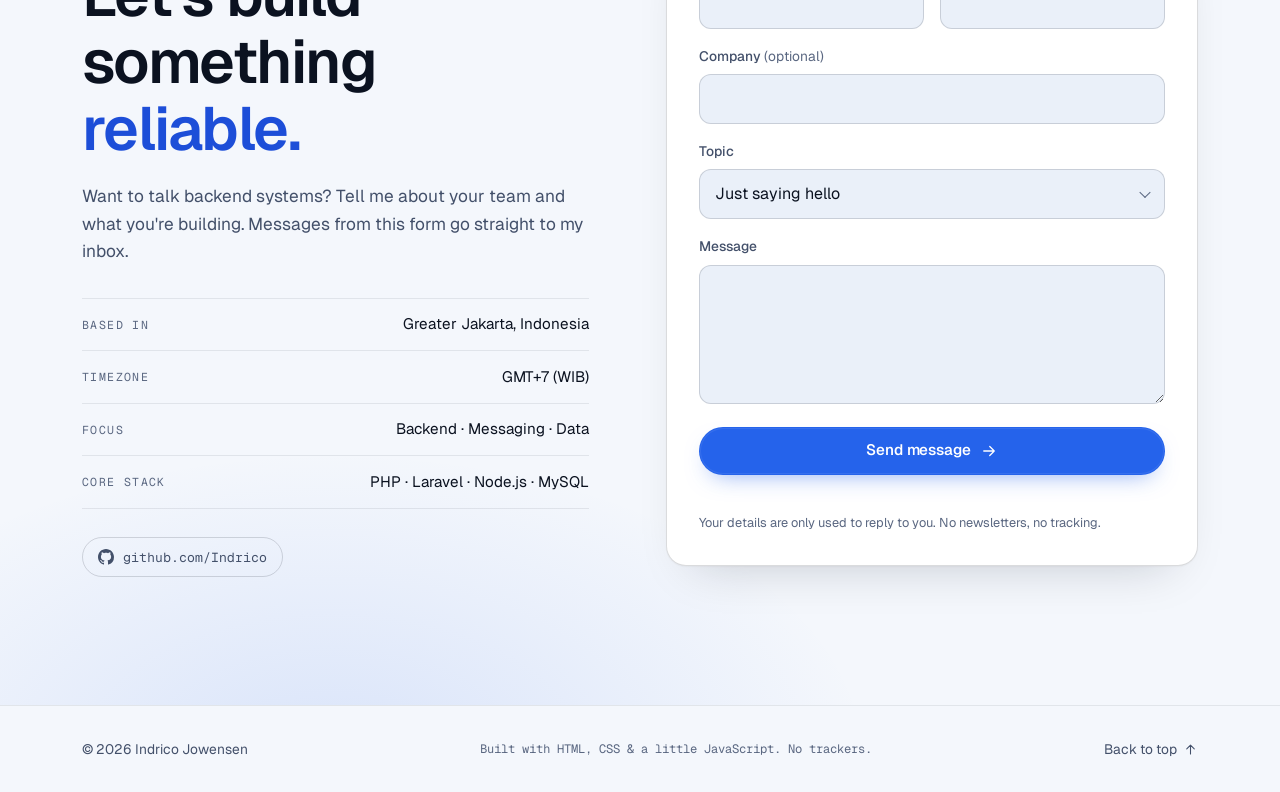
==== commit 996fa5fc: "Add React modernization case study from updated CV Replace case study 05 with the CRA to React 18 + " ====
--- a/index.html
+++ b/index.html
@@ -50,7 +50,7 @@
     "url": "https://indrico.github.io/",
     "sameAs": ["https://github.com/Indrico"],
     "alumniOf": { "@type": "CollegeOrUniversity", "name": "Universitas Buddhi Dharma" },
-    "knowsAbout": ["Backend development", "PHP", "Laravel", "Node.js", "MySQL", "REST APIs", "Webhooks", "Message queues", "Omnichannel messaging", "Linux administration"]
+    "knowsAbout": ["Backend development", "PHP", "Laravel", "Node.js", "React", "MySQL", "REST APIs", "Webhooks", "Message queues", "Omnichannel messaging", "Linux administration"]
   }
   </script>
 </head>
@@ -367,7 +367,7 @@
         <header class="section-head reveal">
           <p class="eyebrow"><span>03</span> Selected work</p>
           <h2 id="work-title">Case studies, <em>anonymized</em></h2>
-          <p class="section-sub">Real production work, without the names. The only figures here are ones from systems I actually built and ran.</p>
+          <p class="section-sub">Real production work, without the names. The only figures here are ones from systems I actually worked on.</p>
         </header>
 
         <div class="cases">
@@ -466,24 +466,24 @@
           <article class="case reveal" style="--d:1">
             <div class="case-top">
               <span class="case-num">05</span>
-              <span class="case-kicker">Integrations · Security</span>
-            </div>
-            <h3>Enterprise integrations &amp; data protection</h3>
+              <span class="case-kicker">Frontend · Modernization</span>
+            </div>
+            <h3>Modernizing a legacy React frontend</h3>
             <dl class="case-dl">
               <div>
                 <dt>Challenge</dt>
-                <dd>Enterprise clients in regulated industries need e-signatures, custom integrations and strong protection for sensitive data.</dd>
+                <dd>A React app still built on Create React App, which is no longer maintained, with a dependency tree that no longer resolved cleanly.</dd>
               </div>
               <div>
                 <dt>What I did</dt>
-                <dd>Contributed to enterprise e-signature integrations and client-specific system integrations, and implemented database- and application-level encryption.</dd>
+                <dd>Migrated it to React 18 with Vite, resolved 55 peer-dependency conflicts along the way, and expanded the test suite.</dd>
               </div>
               <div>
                 <dt>Outcome</dt>
-                <dd>Integrations fitted to each client's requirements, with sensitive data encrypted at both the database and application level.</dd>
+                <dd>36 high/critical vulnerabilities eliminated, and the test suite more than doubled, from 76 to 170 tests.</dd>
               </div>
             </dl>
-            <ul class="tags"><li>E-signature</li><li>Encryption</li><li>API integration</li></ul>
+            <ul class="tags"><li>React 18</li><li>Vite</li><li>Dependencies</li><li>Testing</li></ul>
           </article>
         </div>
       </div>
@@ -516,6 +516,7 @@
                 <li>Design queue-based async processing with workload-specific workers, a durable outbox, backlog monitoring and alerts.</li>
                 <li>Manage and optimize MySQL databases with millions of records. Implement database- and application-level encryption.</li>
                 <li>Migrated a legacy Ubuntu production system to KVM virtualization with minimal application changes.</li>
+                <li>Modernized a legacy CRA-based React app to React 18 with Vite, resolving 55 peer-dependency conflicts, eliminating 36 high/critical vulnerabilities and growing the test suite from 76 to 170 tests.</li>
               </ul>
               <ul class="chips chips-sm">
                 <li>Banking</li><li>Insurance</li><li>Logistics</li><li>Government</li>
@@ -569,7 +570,7 @@
           </div>
           <div class="stack-group">
             <h3>Frontend</h3>
-            <ul class="chips"><li>JavaScript</li><li>React</li><li>React Query</li><li>Tailwind CSS</li></ul>
+            <ul class="chips"><li>JavaScript</li><li>React</li><li>React Query</li><li>Vite</li><li>Tailwind CSS</li></ul>
           </div>
           <div class="stack-group">
             <h3>Tooling &amp; ops</h3>
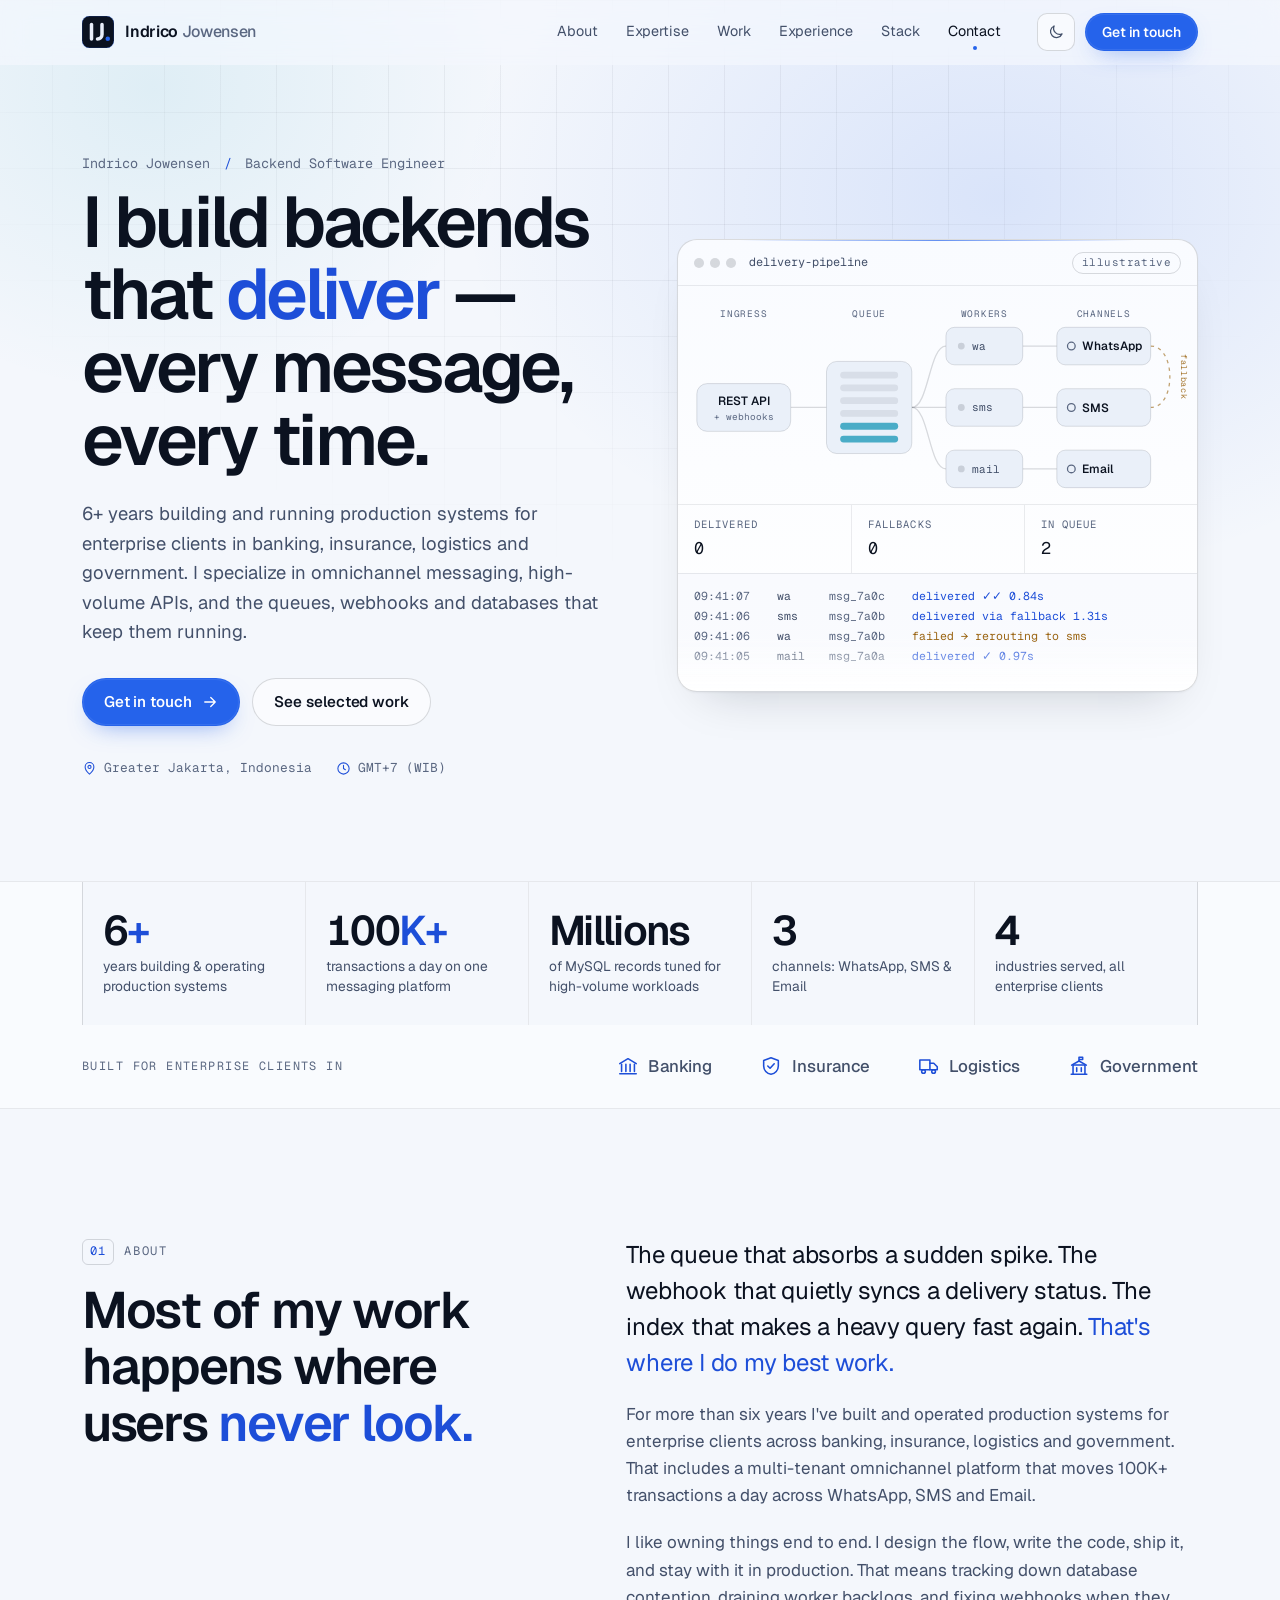
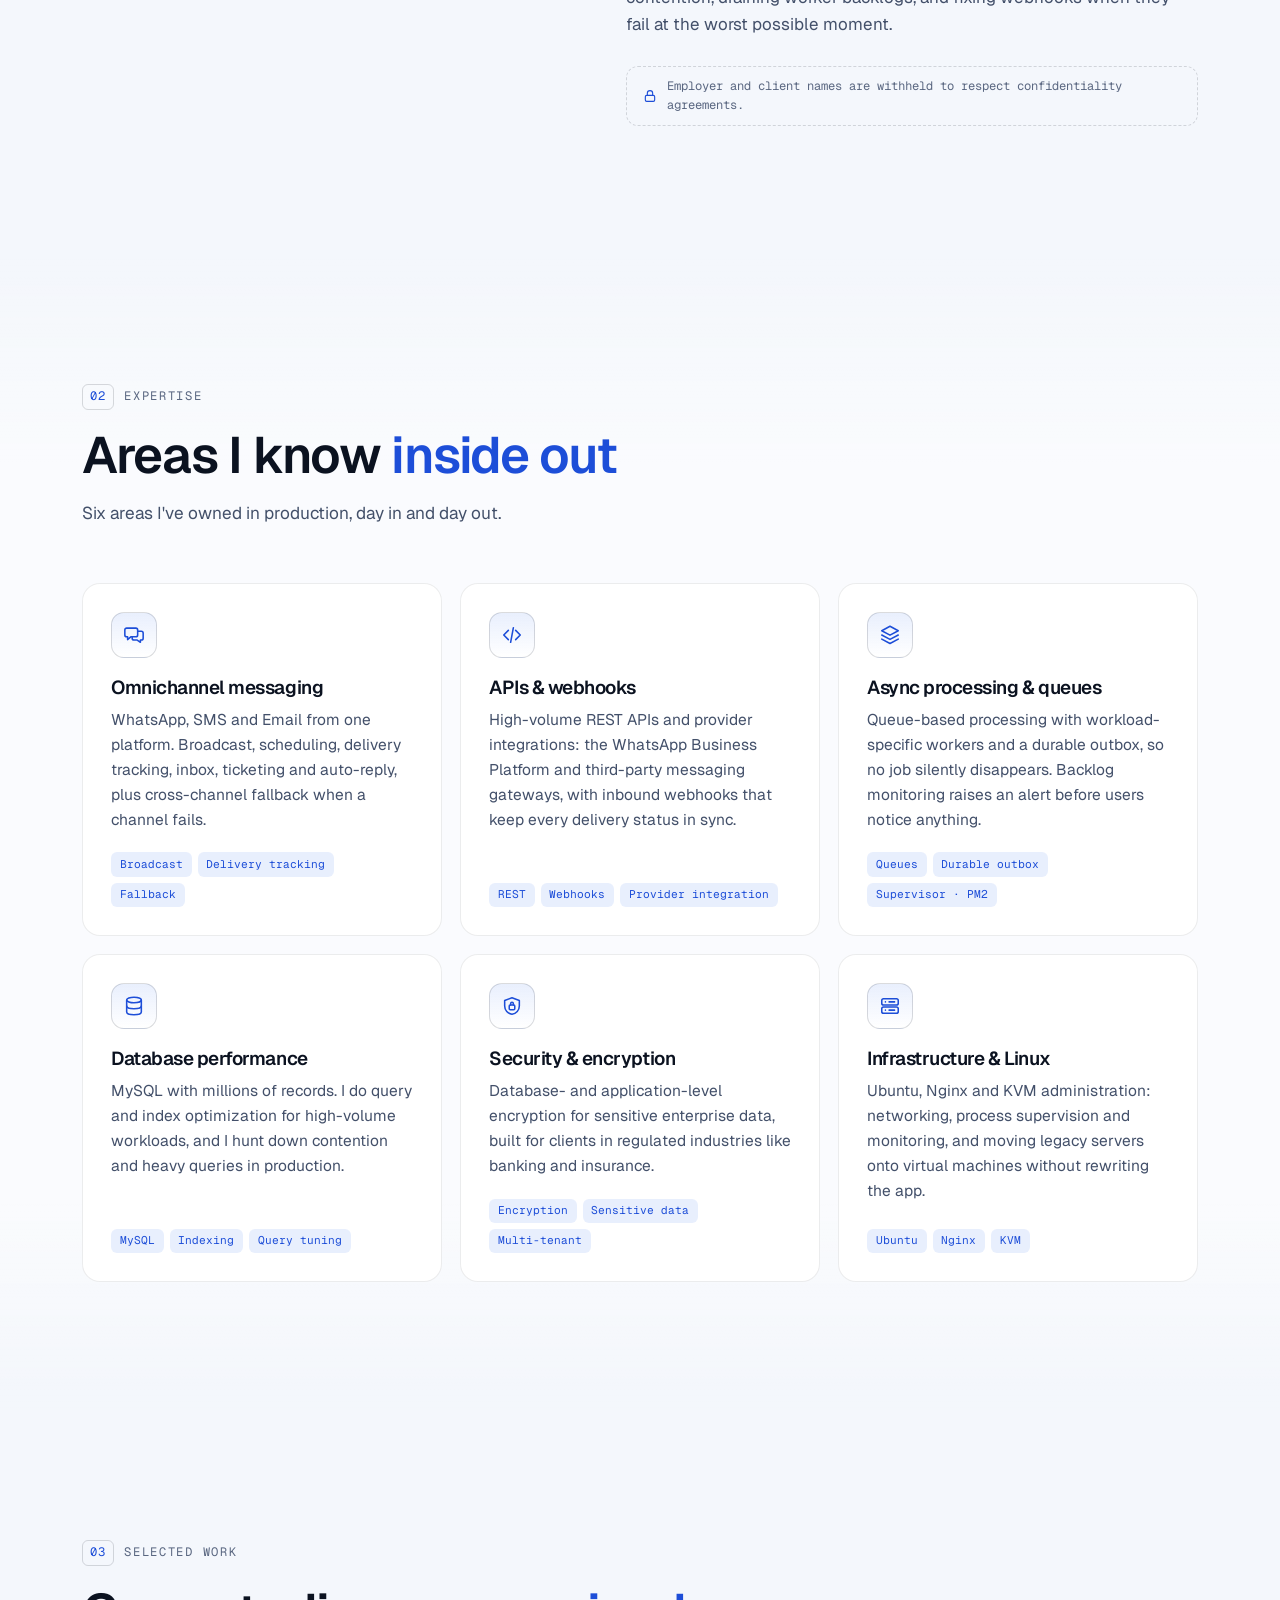
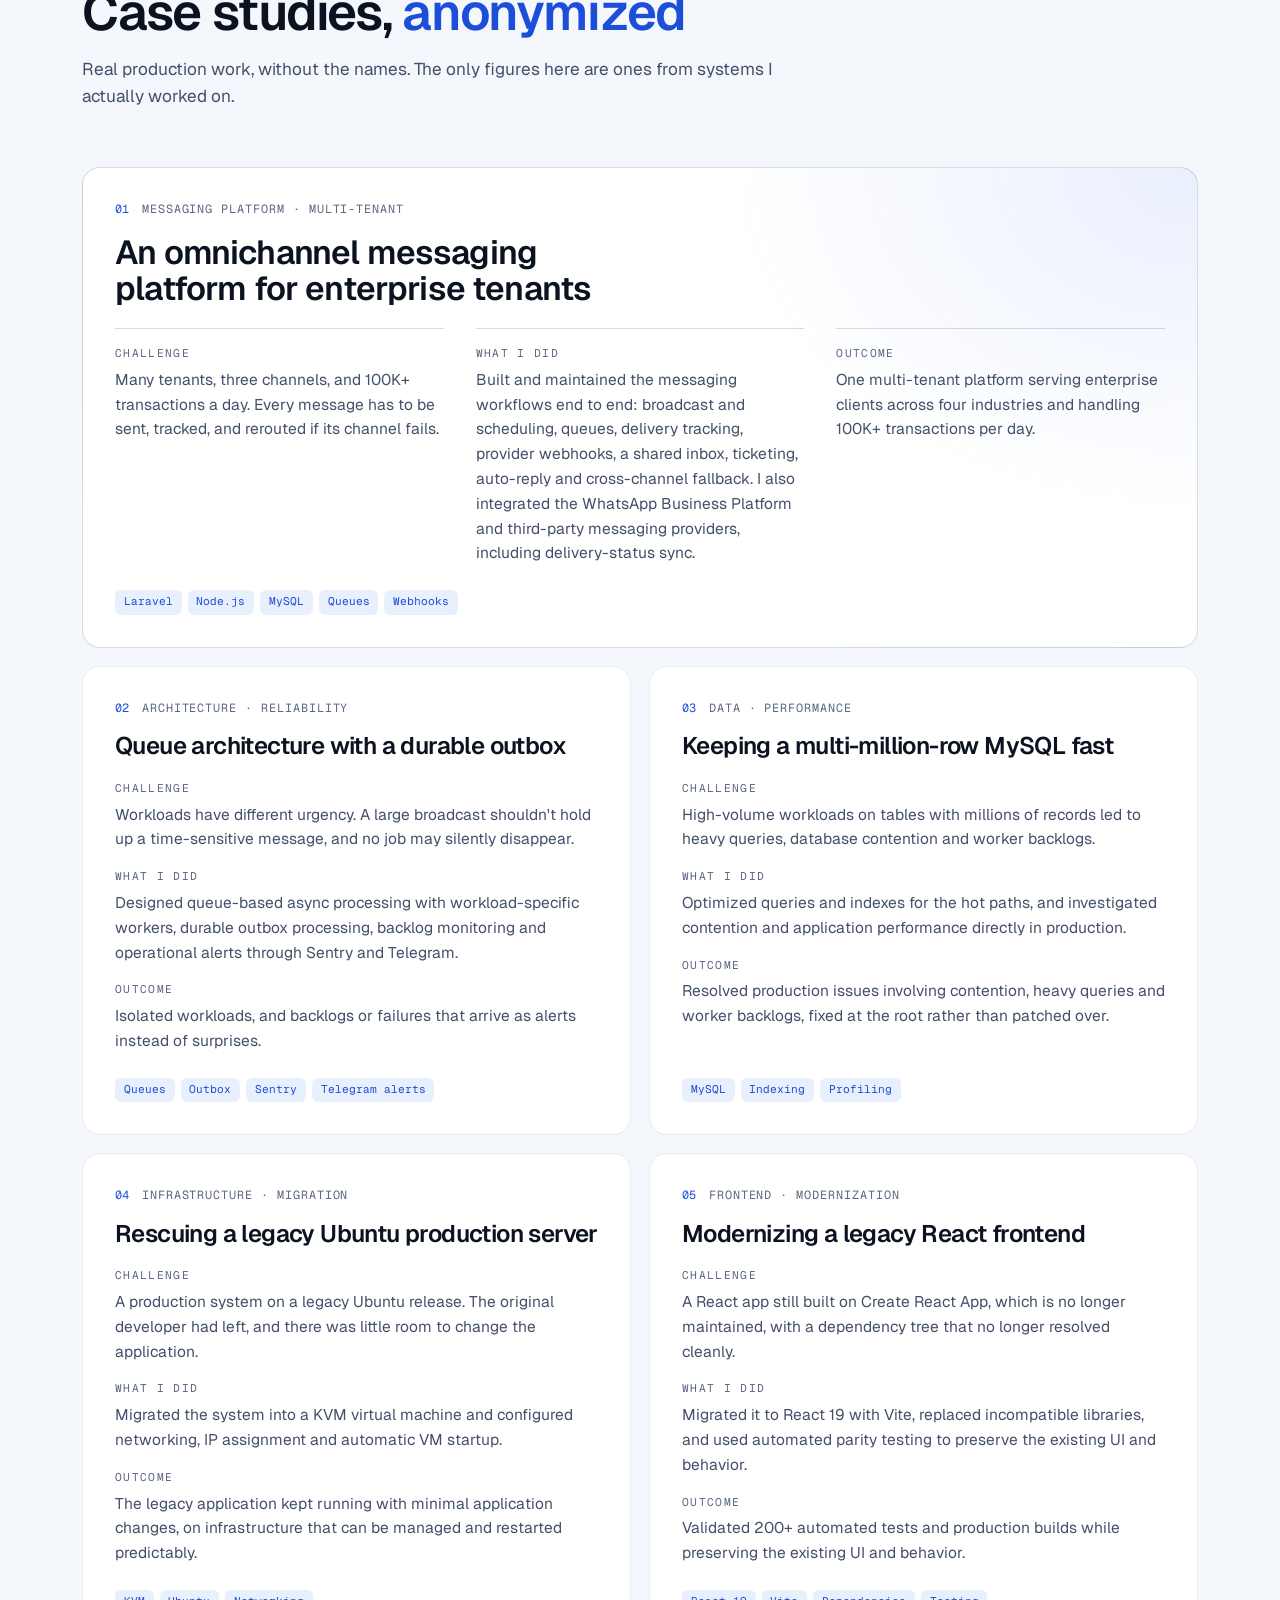
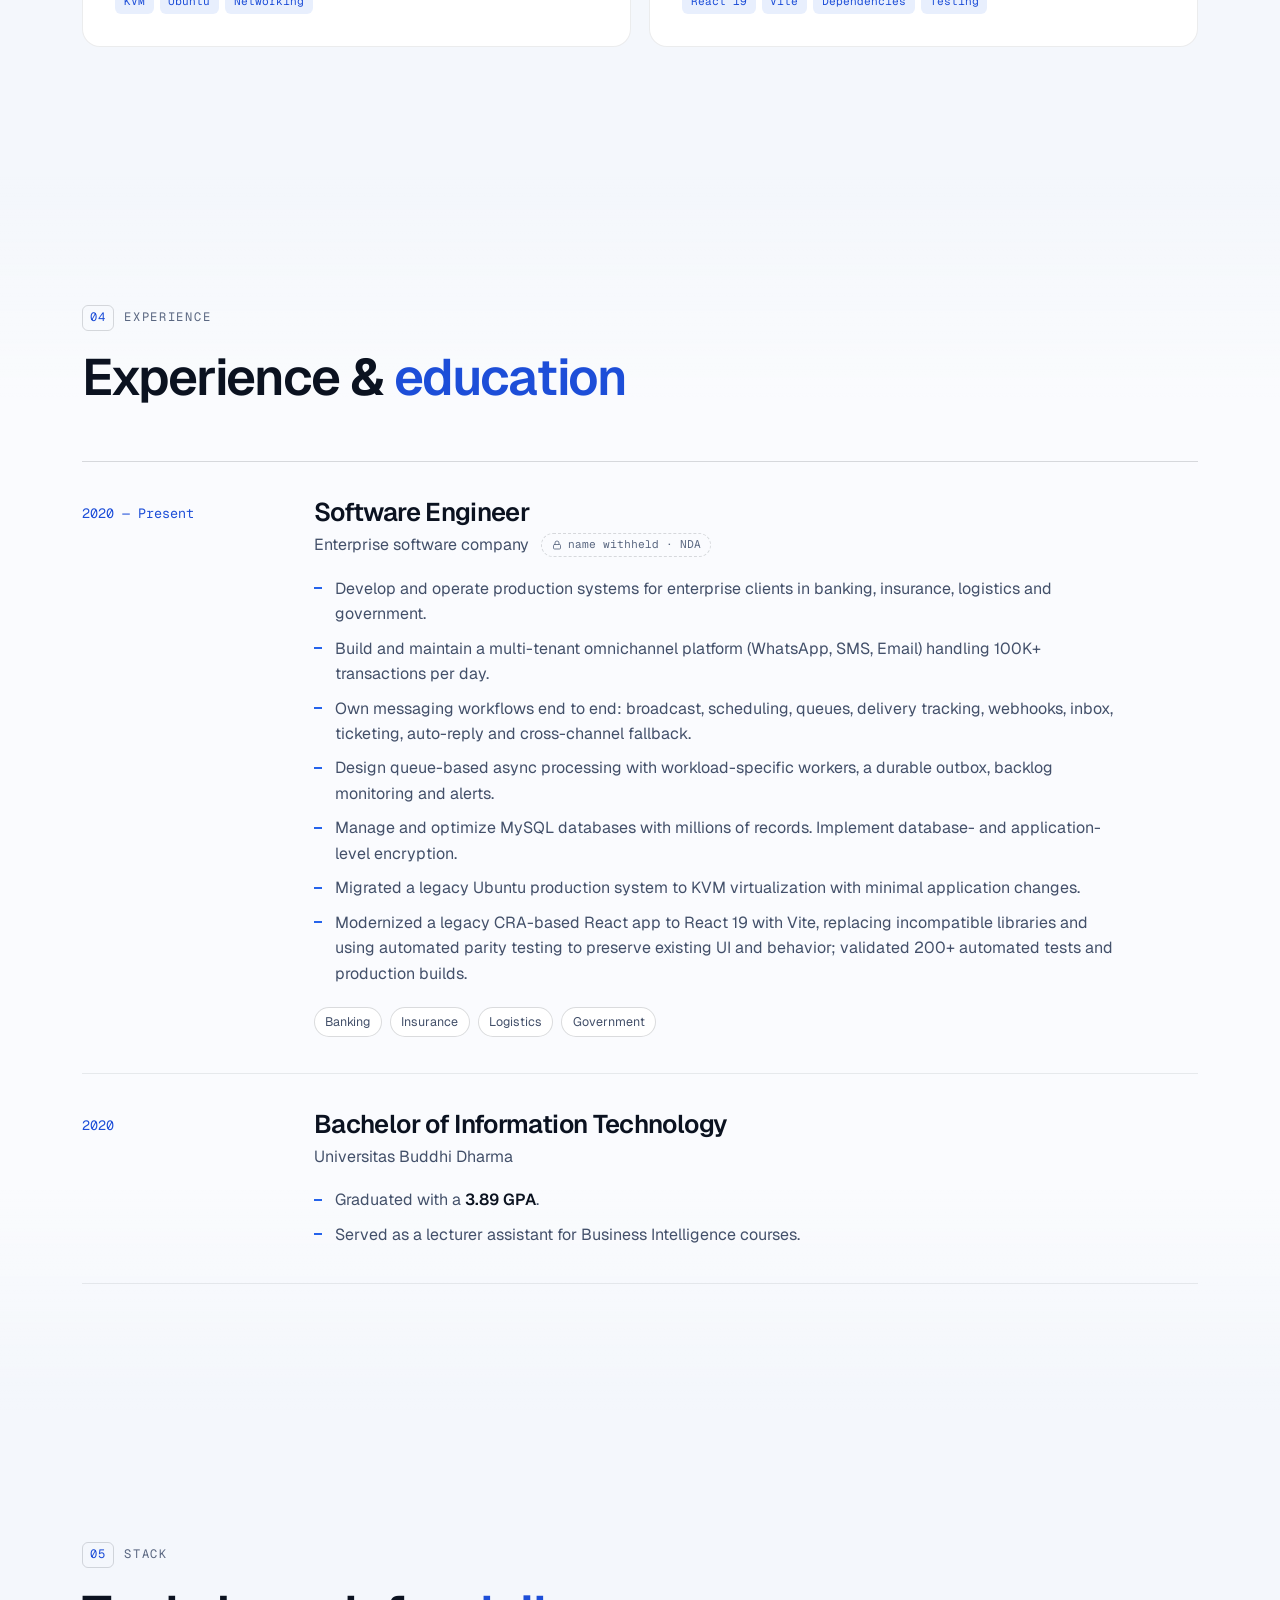
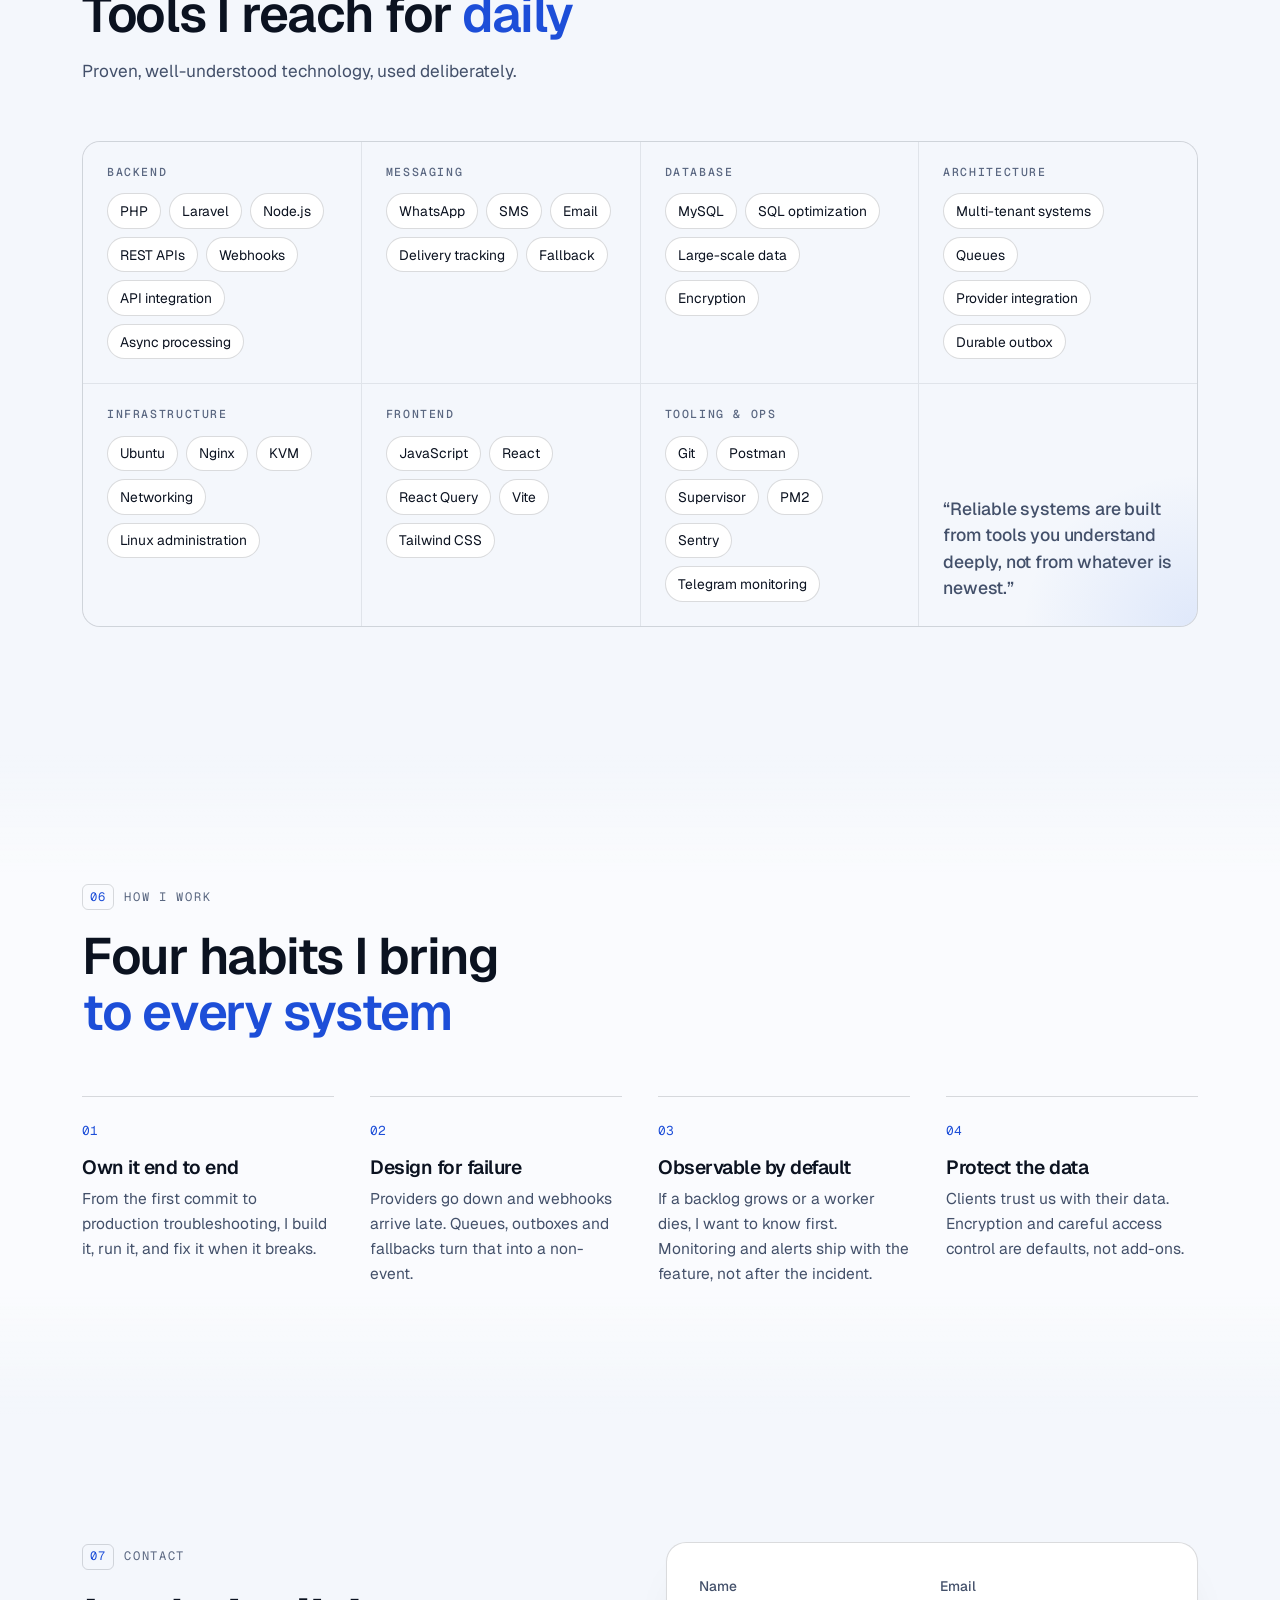
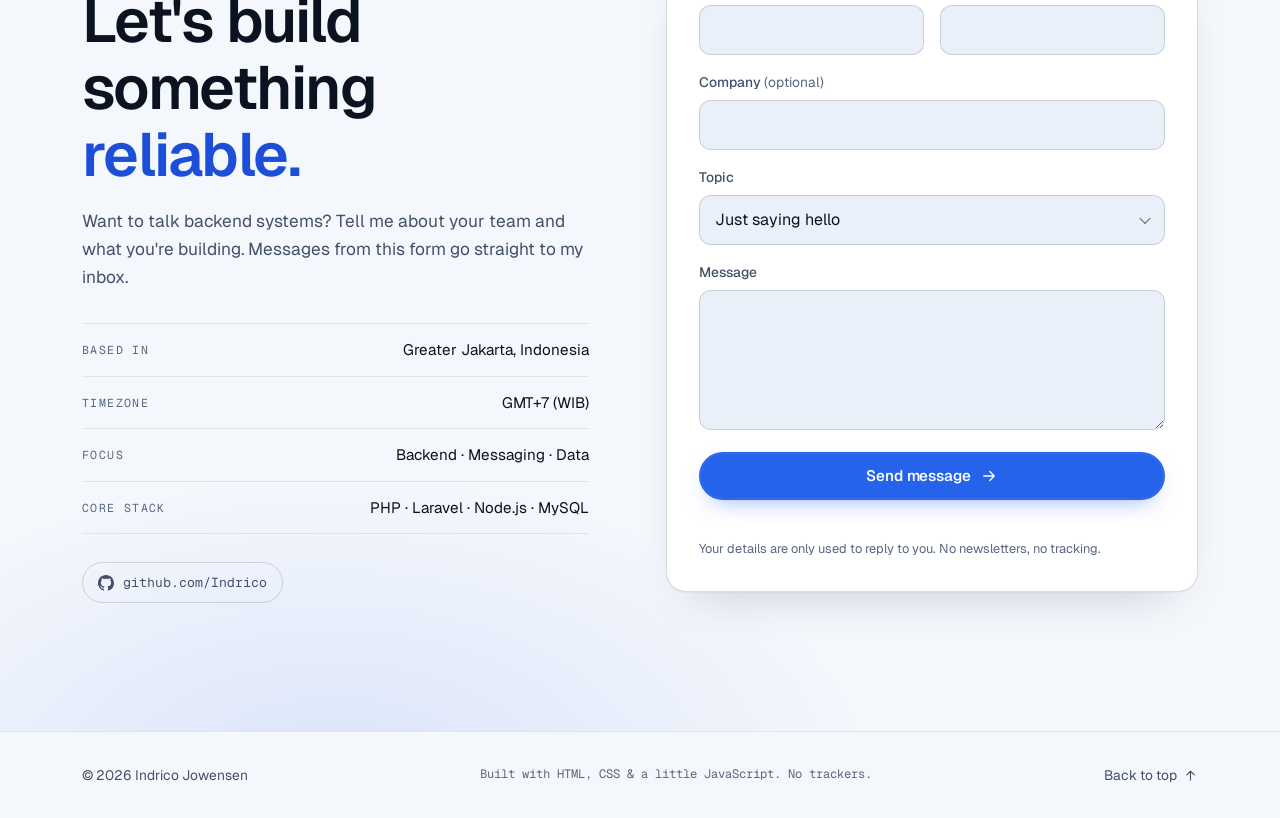
==== commit df32fd33: "Update React modernization portfolio content" ====
--- a/index.html
+++ b/index.html
@@ -476,14 +476,14 @@
               </div>
               <div>
                 <dt>What I did</dt>
-                <dd>Migrated it to React 18 with Vite, resolved 55 peer-dependency conflicts along the way, and expanded the test suite.</dd>
+                <dd>Migrated it to React 19 with Vite, replaced incompatible libraries, and used automated parity testing to preserve the existing UI and behavior.</dd>
               </div>
               <div>
                 <dt>Outcome</dt>
-                <dd>36 high/critical vulnerabilities eliminated, and the test suite more than doubled, from 76 to 170 tests.</dd>
+                <dd>Validated 200+ automated tests and production builds while preserving the existing UI and behavior.</dd>
               </div>
             </dl>
-            <ul class="tags"><li>React 18</li><li>Vite</li><li>Dependencies</li><li>Testing</li></ul>
+            <ul class="tags"><li>React 19</li><li>Vite</li><li>Dependencies</li><li>Testing</li></ul>
           </article>
         </div>
       </div>
@@ -516,7 +516,7 @@
                 <li>Design queue-based async processing with workload-specific workers, a durable outbox, backlog monitoring and alerts.</li>
                 <li>Manage and optimize MySQL databases with millions of records. Implement database- and application-level encryption.</li>
                 <li>Migrated a legacy Ubuntu production system to KVM virtualization with minimal application changes.</li>
-                <li>Modernized a legacy CRA-based React app to React 18 with Vite, resolving 55 peer-dependency conflicts, eliminating 36 high/critical vulnerabilities and growing the test suite from 76 to 170 tests.</li>
+                <li>Modernized a legacy CRA-based React app to React 19 with Vite, replacing incompatible libraries and using automated parity testing to preserve existing UI and behavior; validated 200+ automated tests and production builds.</li>
               </ul>
               <ul class="chips chips-sm">
                 <li>Banking</li><li>Insurance</li><li>Logistics</li><li>Government</li>
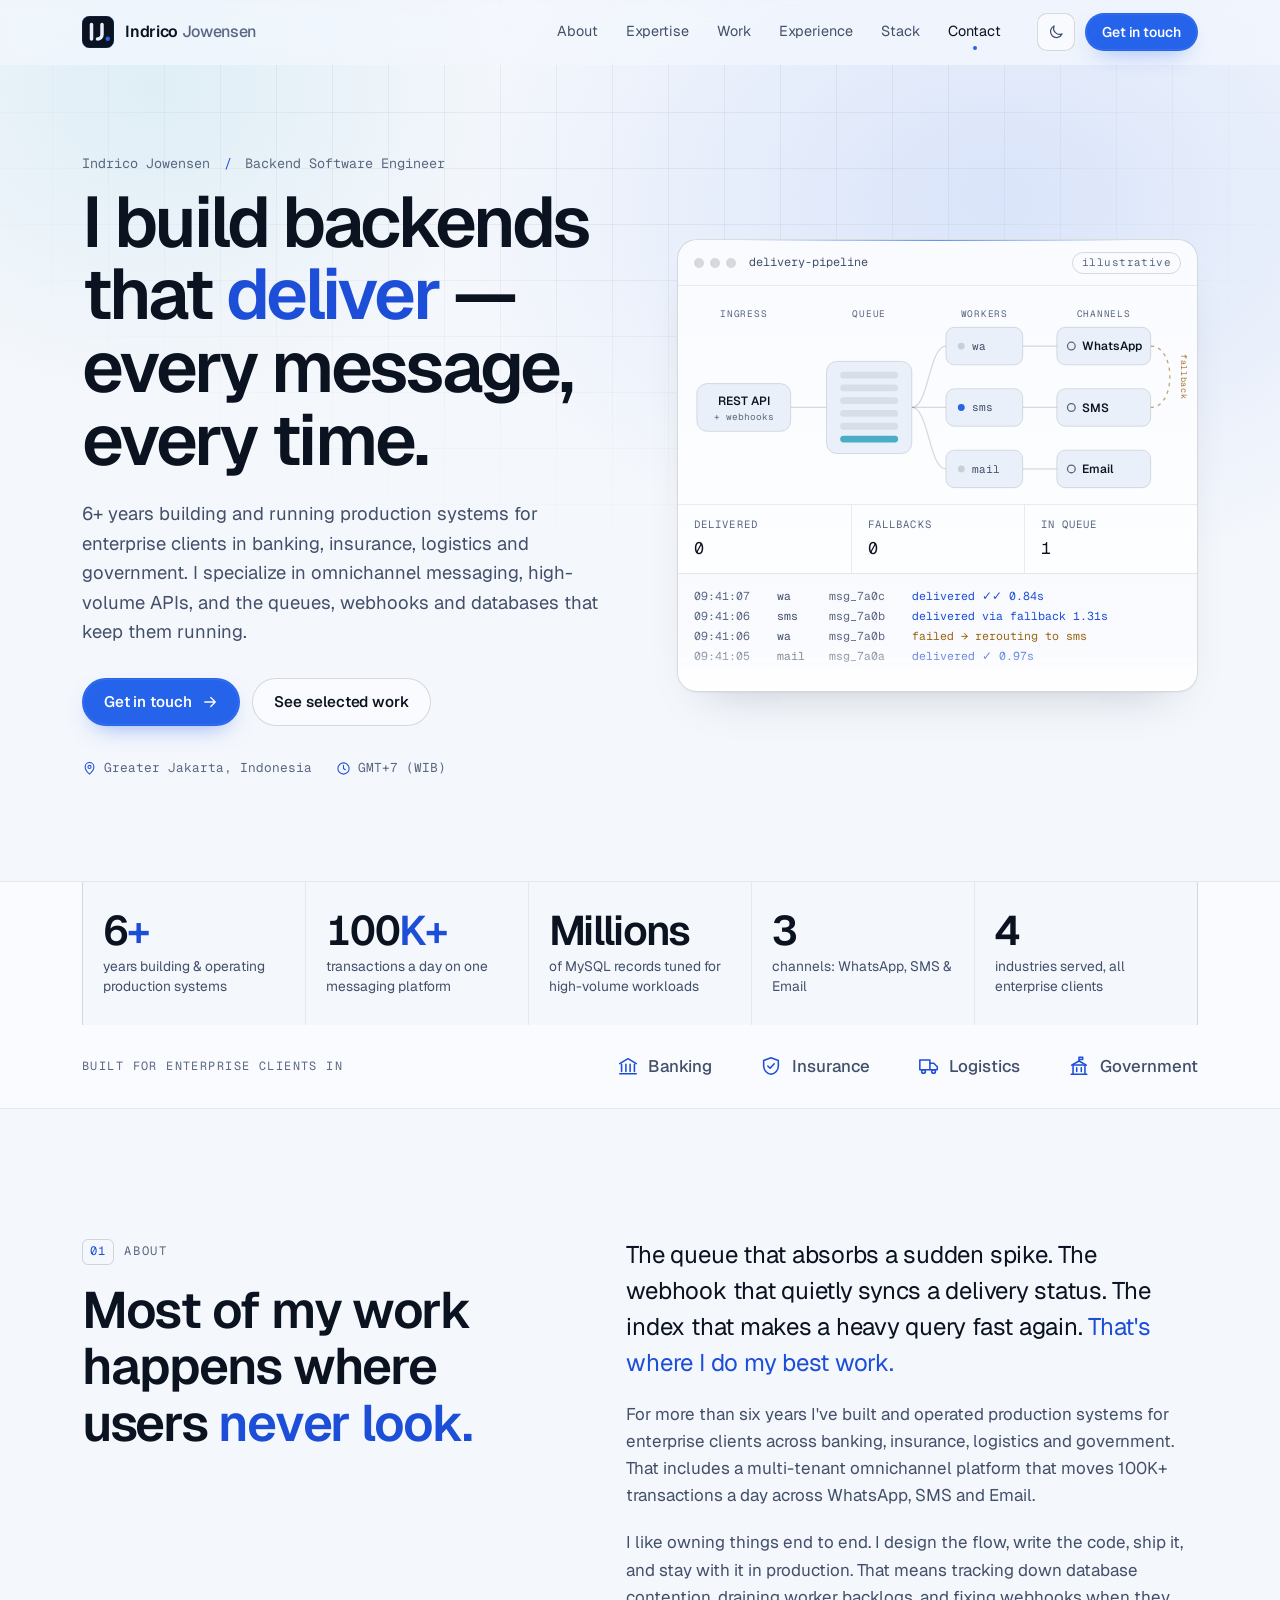
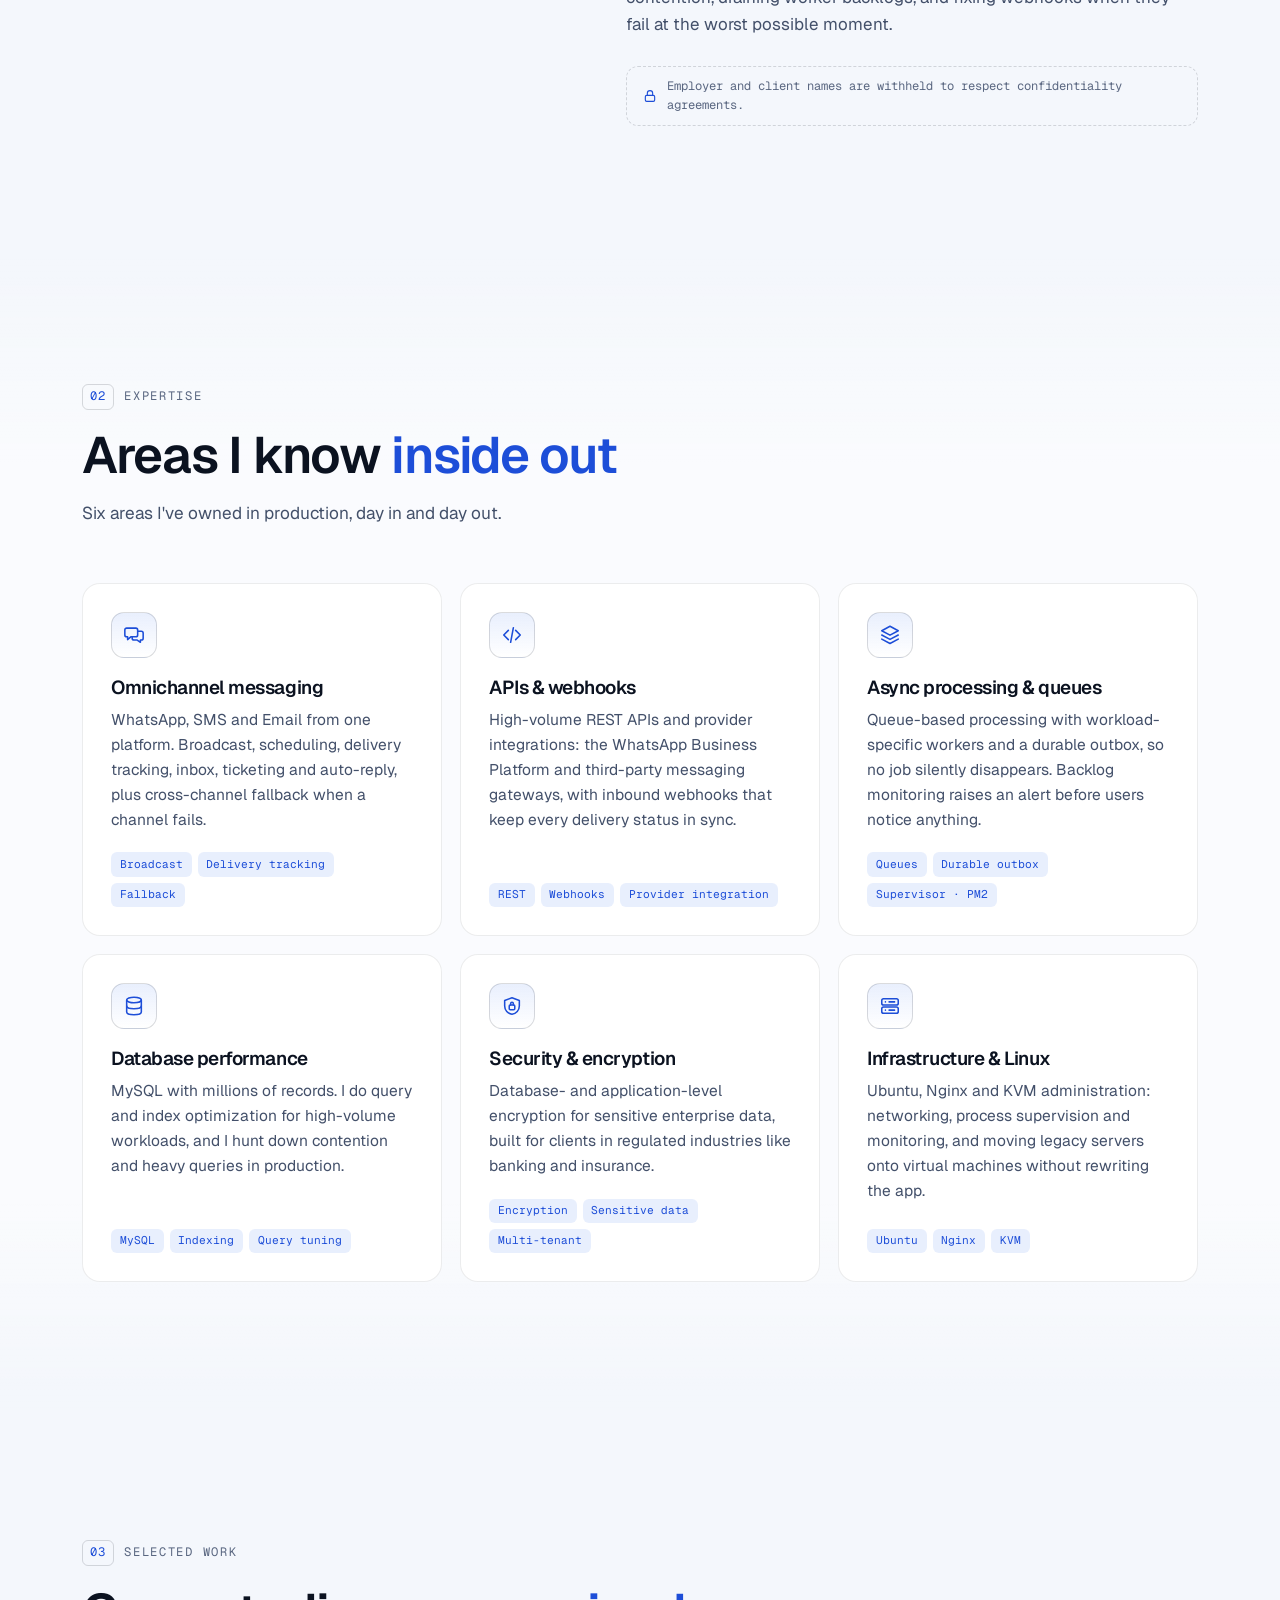
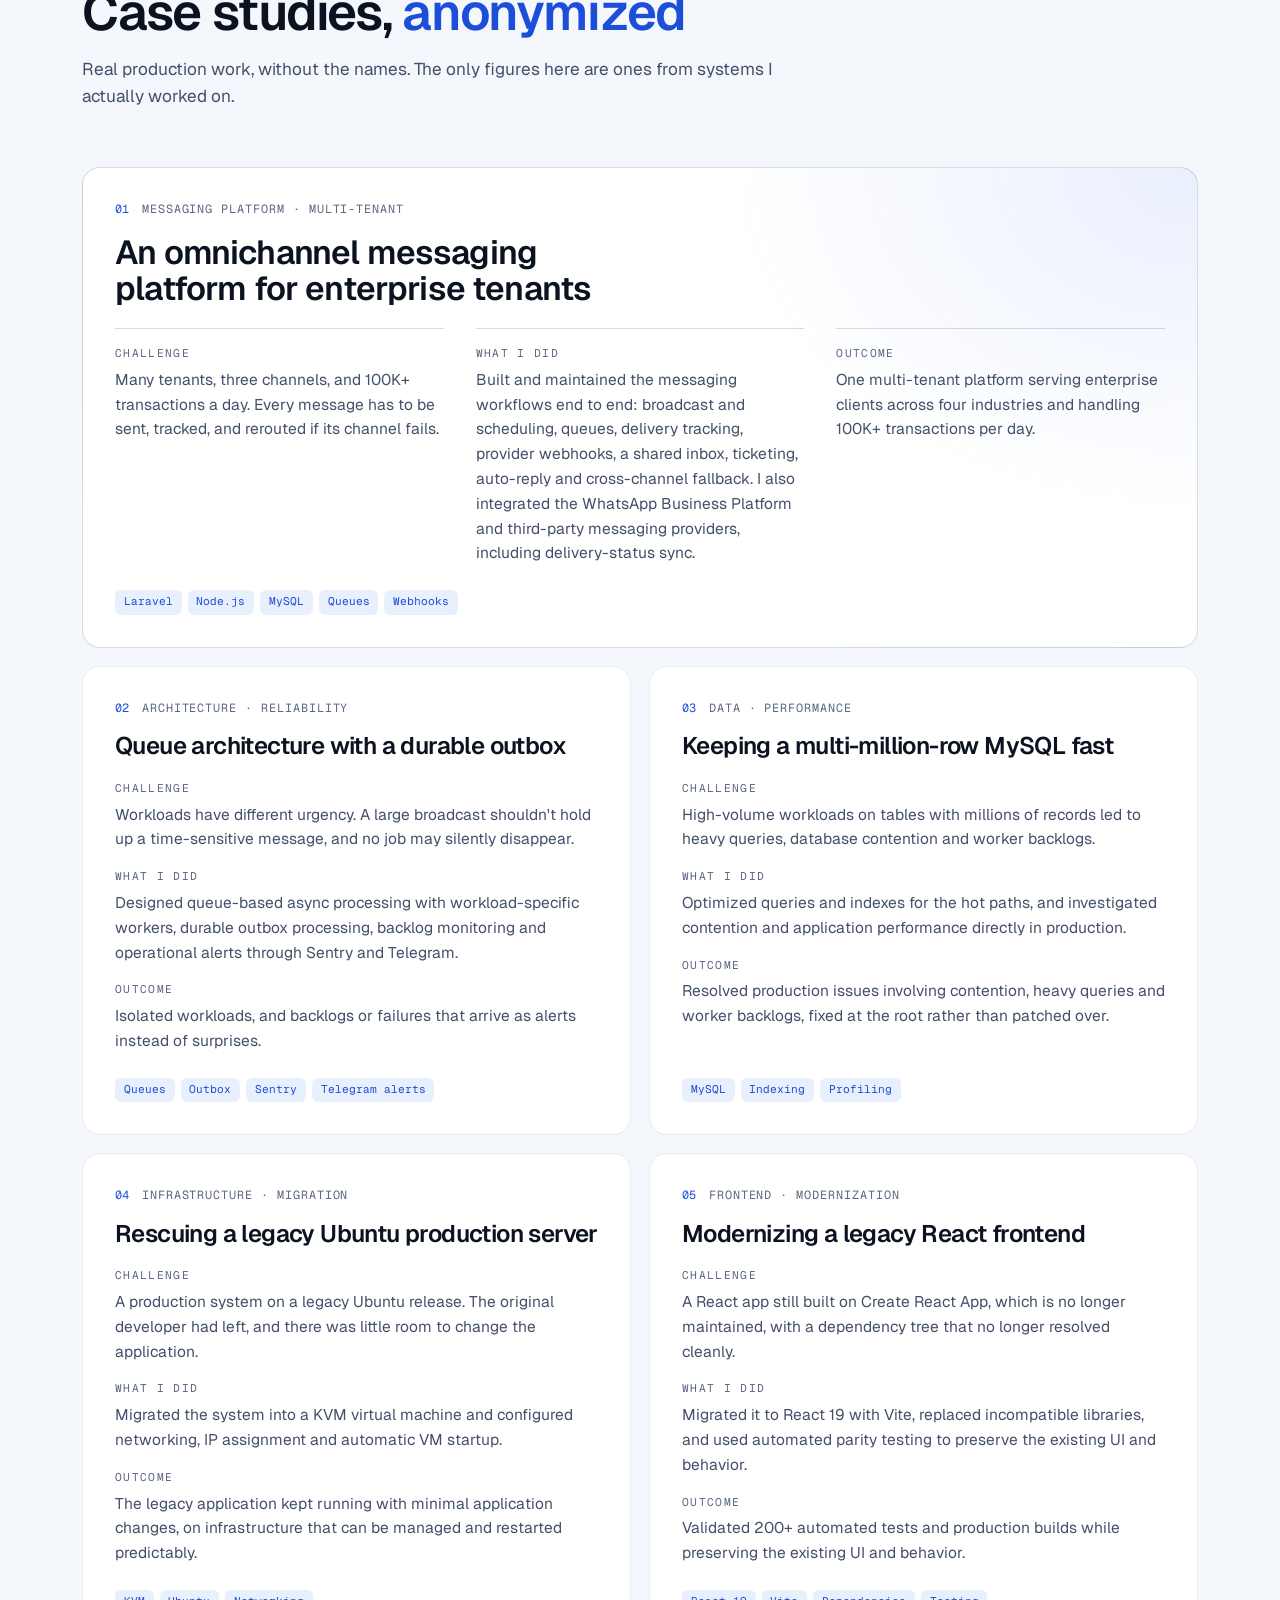
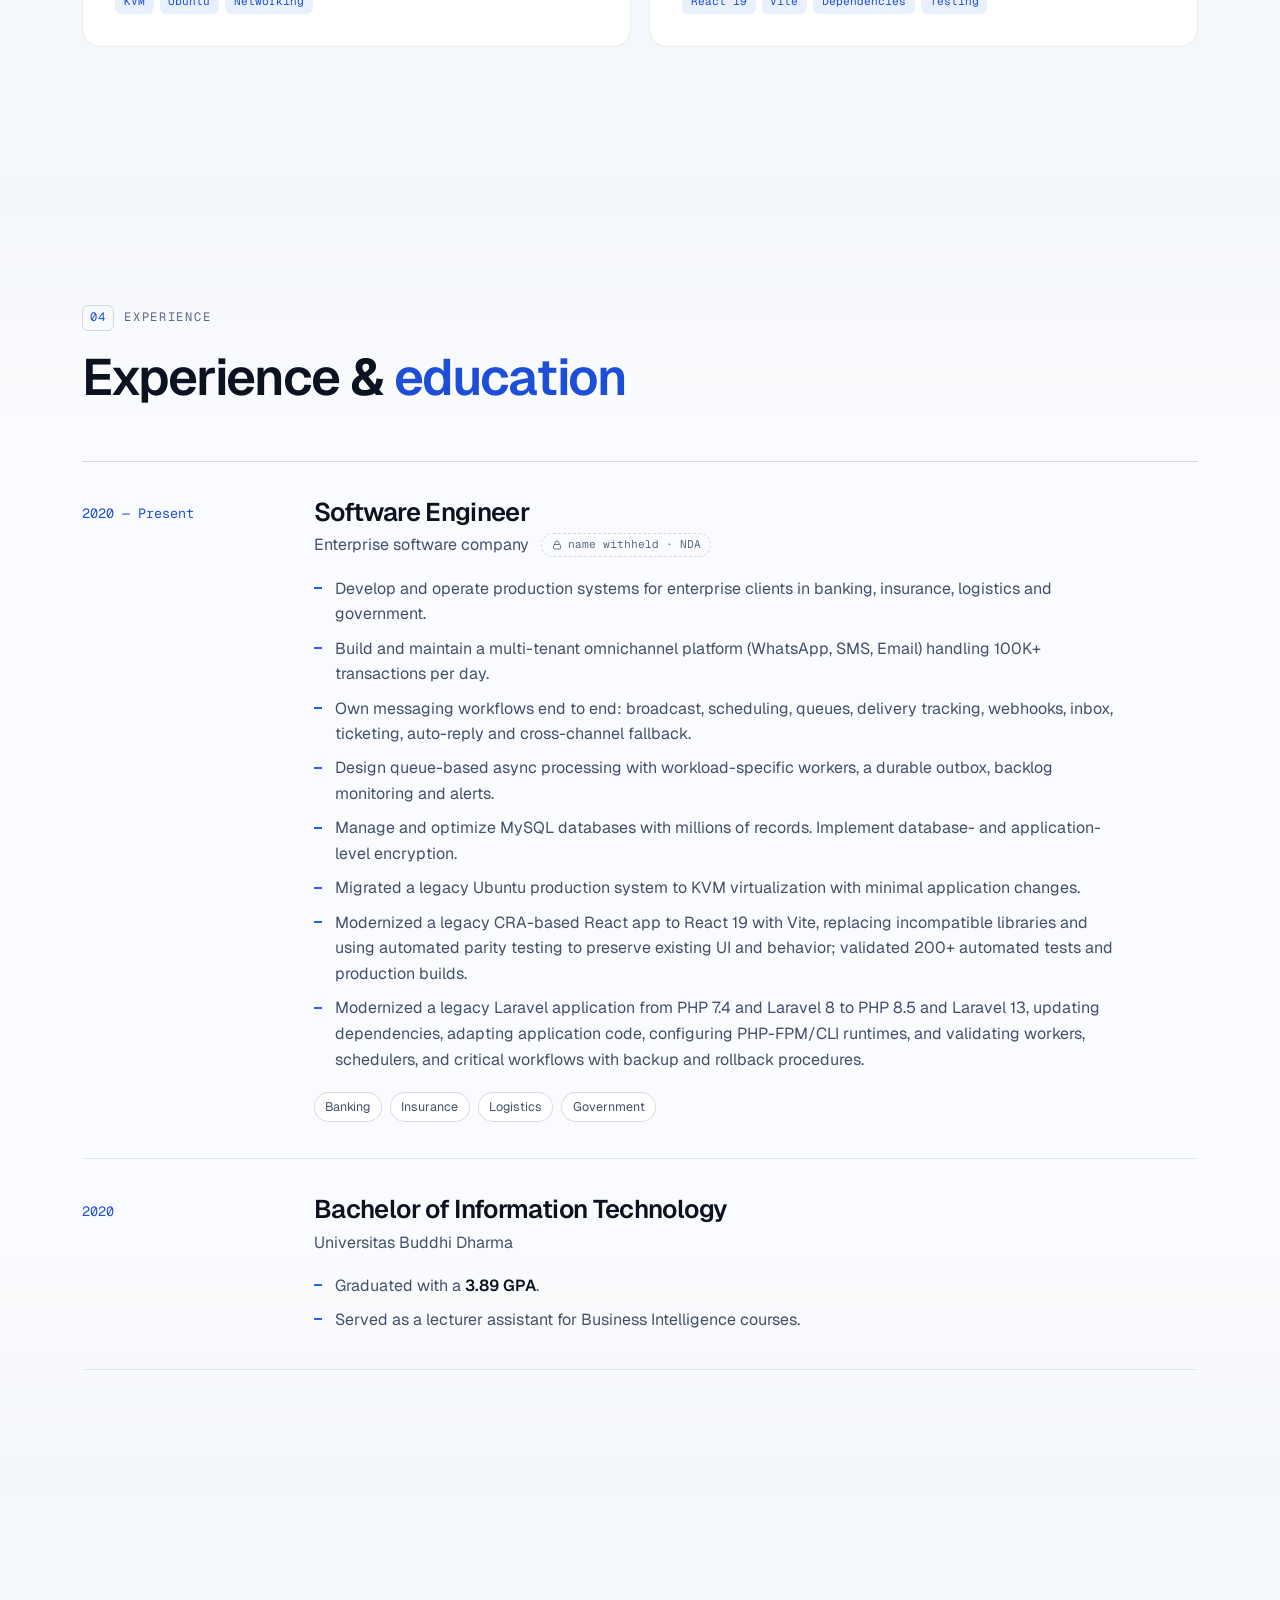
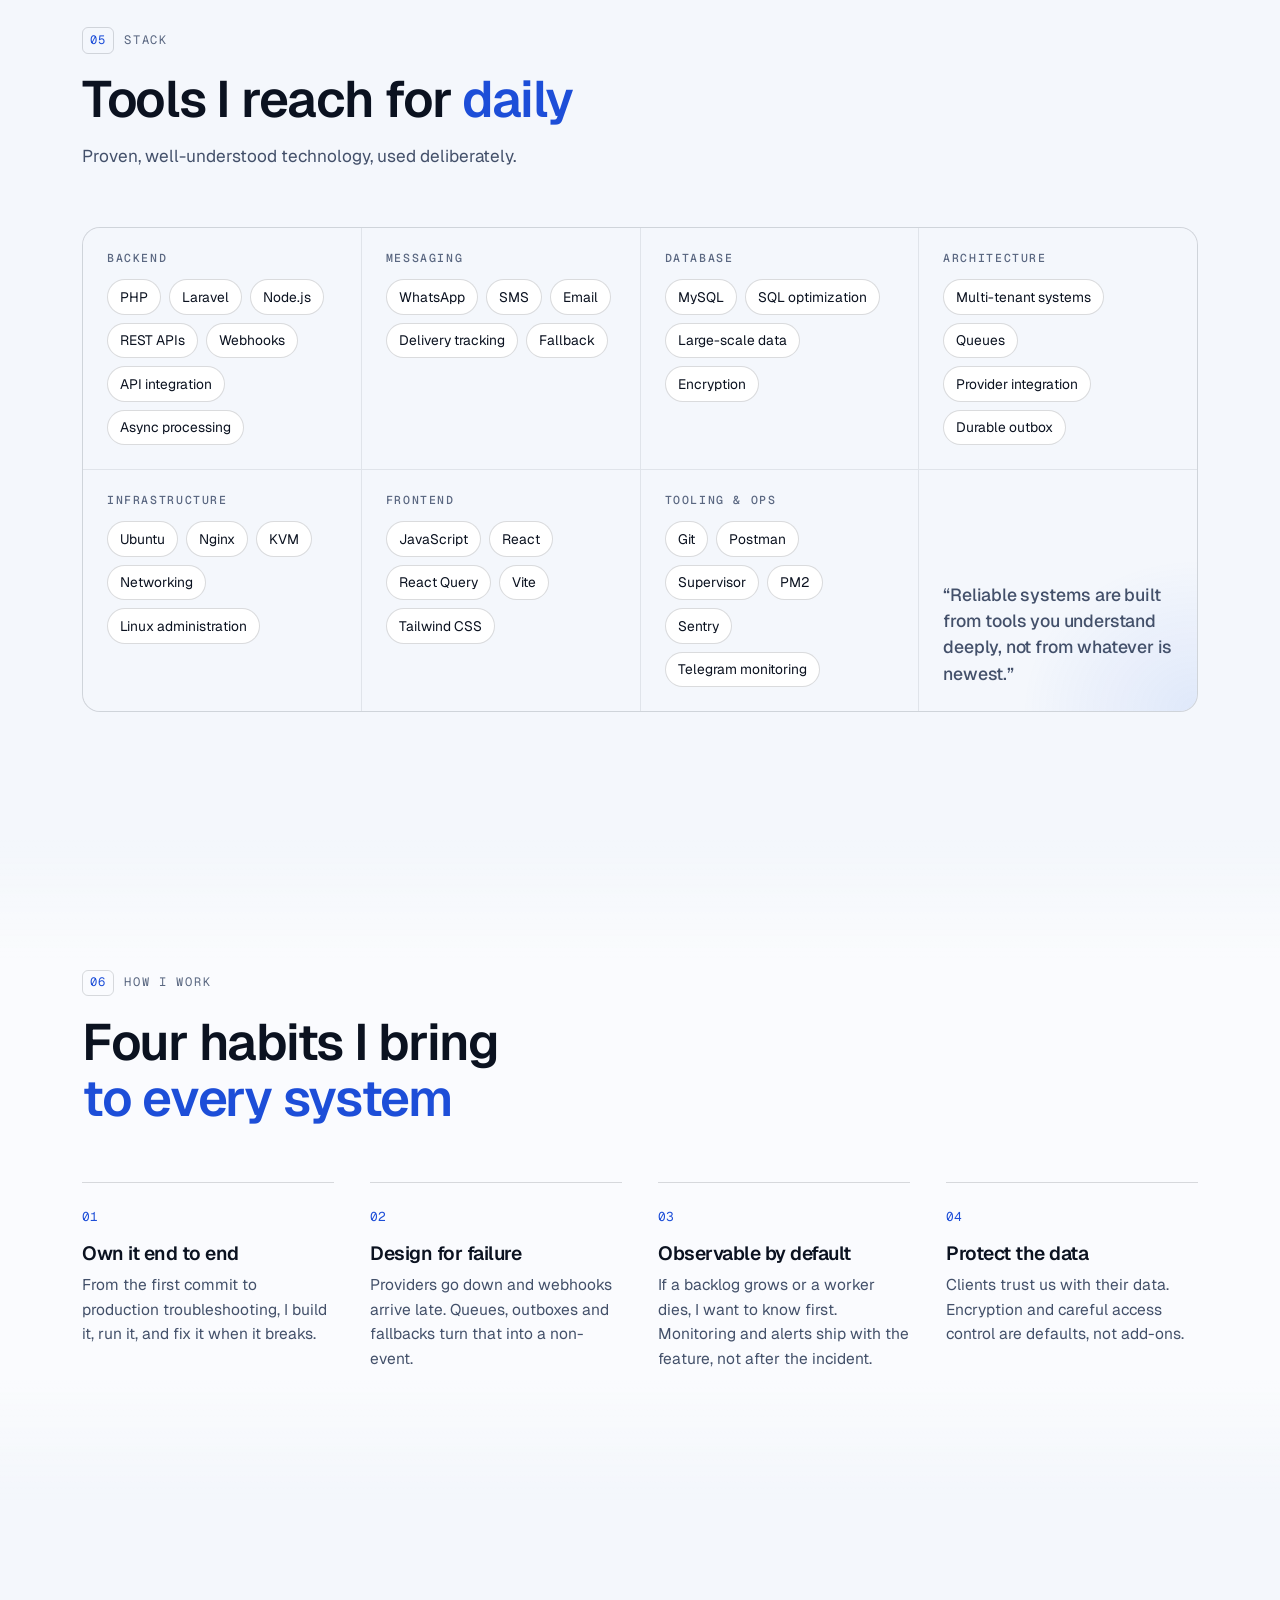
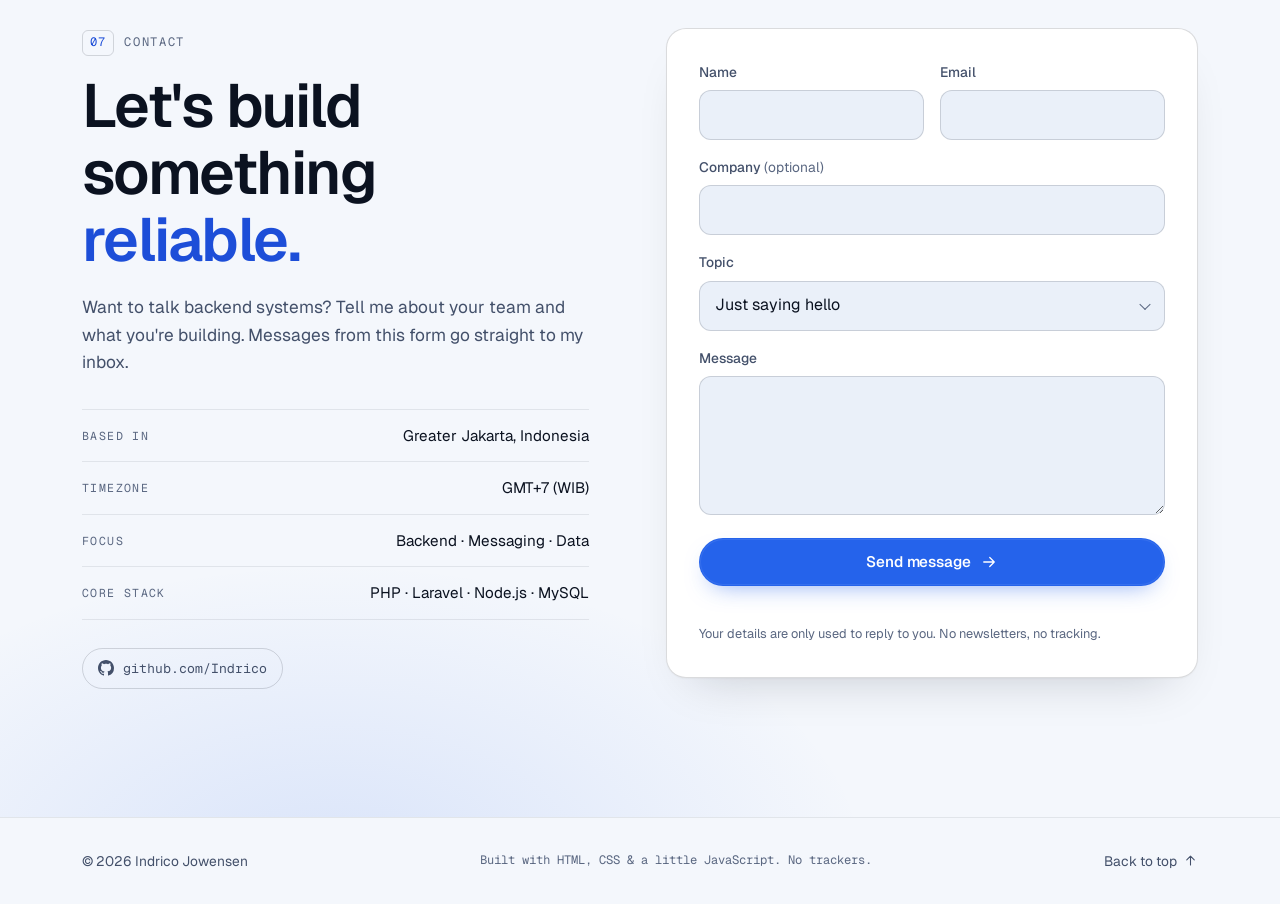
==== commit b442c7fe: "Add Laravel modernization experience" ====
--- a/index.html
+++ b/index.html
@@ -517,6 +517,7 @@
                 <li>Manage and optimize MySQL databases with millions of records. Implement database- and application-level encryption.</li>
                 <li>Migrated a legacy Ubuntu production system to KVM virtualization with minimal application changes.</li>
                 <li>Modernized a legacy CRA-based React app to React 19 with Vite, replacing incompatible libraries and using automated parity testing to preserve existing UI and behavior; validated 200+ automated tests and production builds.</li>
+                <li>Modernized a legacy Laravel application from PHP 7.4 and Laravel 8 to PHP 8.5 and Laravel 13, updating dependencies, adapting application code, configuring PHP-FPM/CLI runtimes, and validating workers, schedulers, and critical workflows with backup and rollback procedures.</li>
               </ul>
               <ul class="chips chips-sm">
                 <li>Banking</li><li>Insurance</li><li>Logistics</li><li>Government</li>
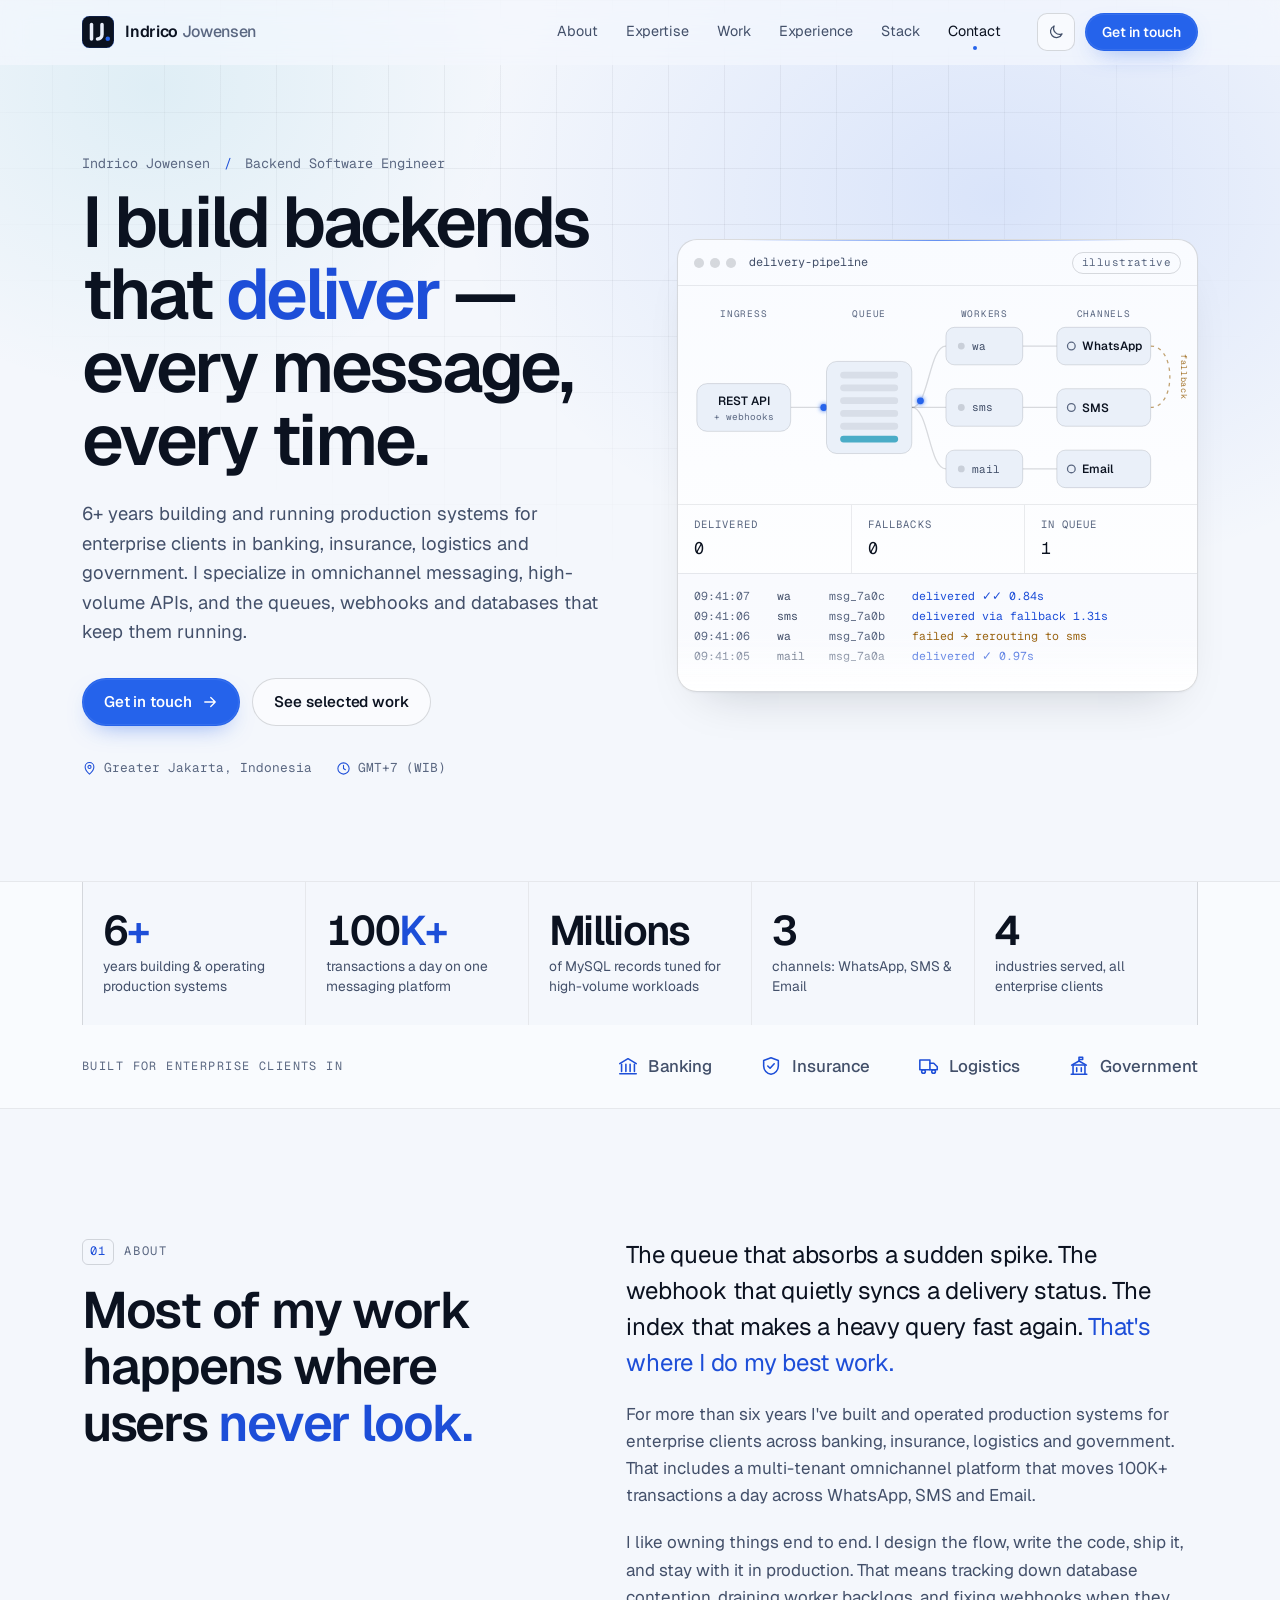
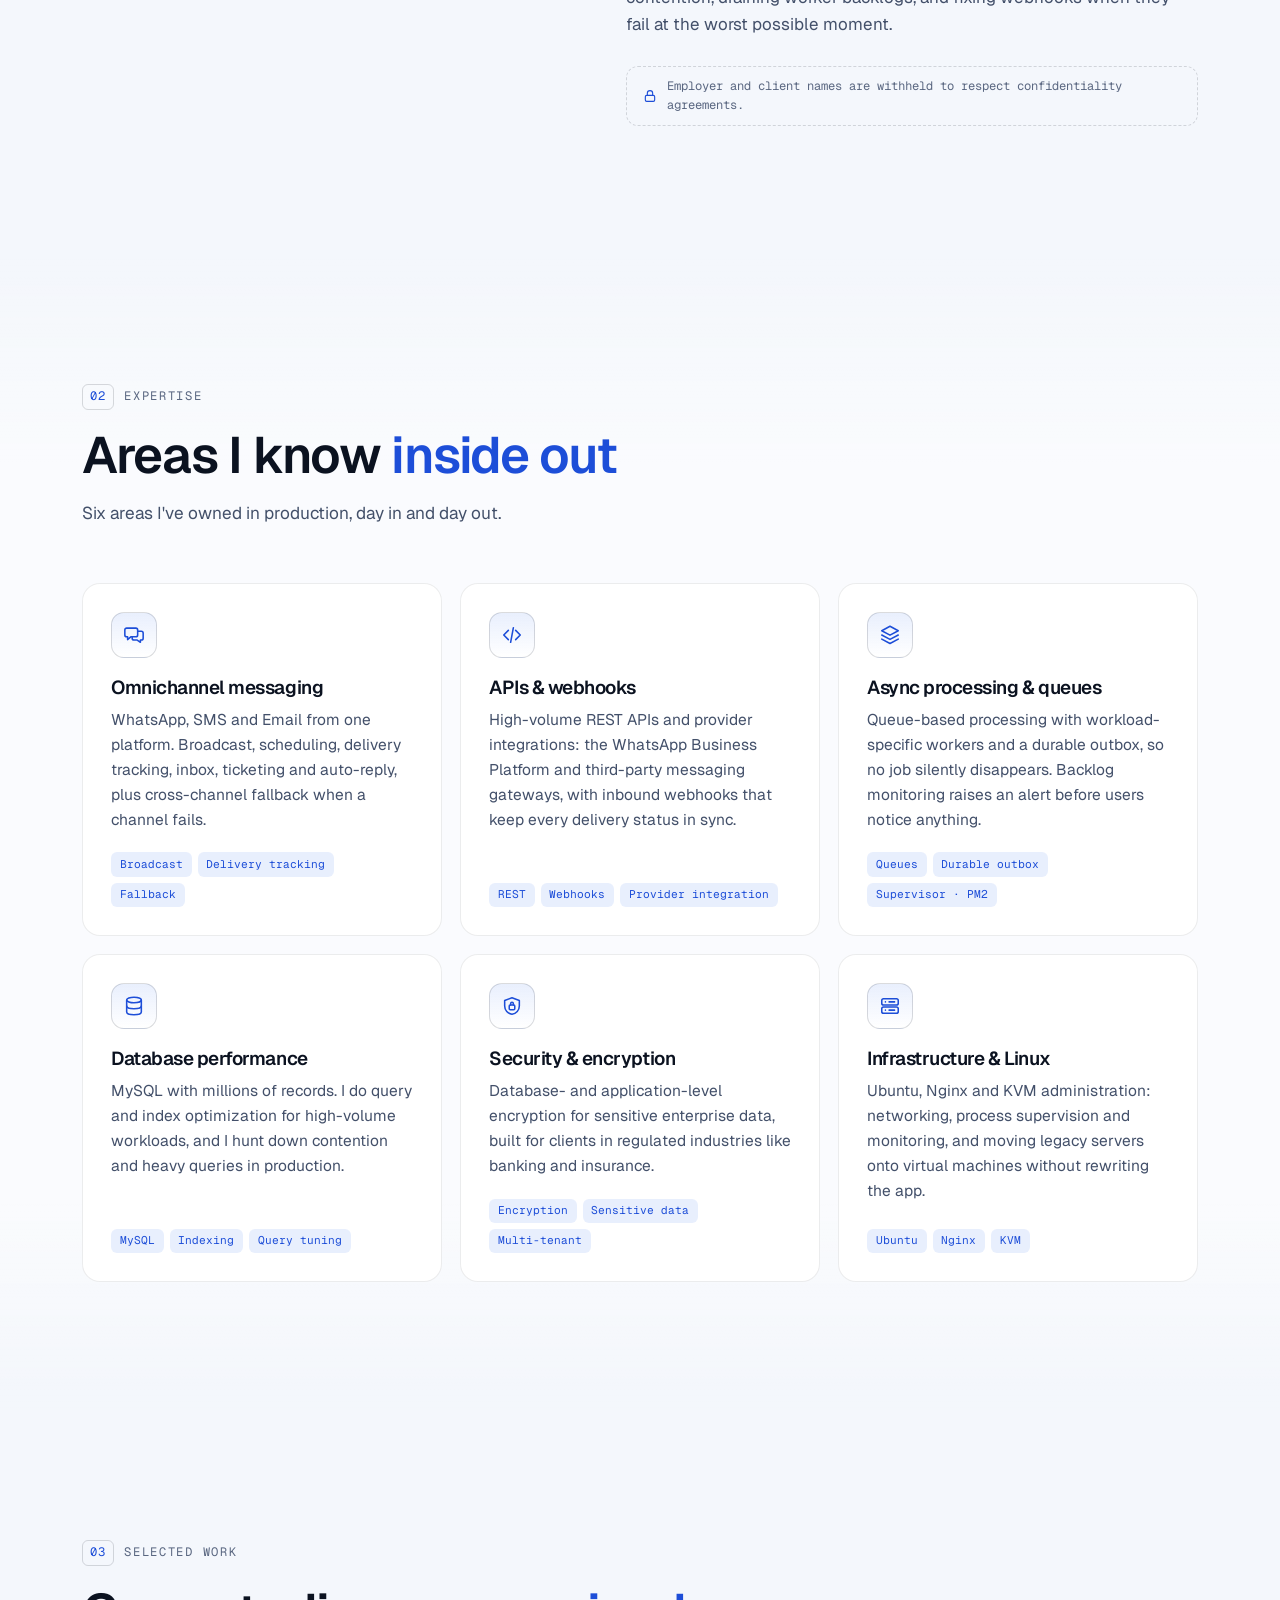
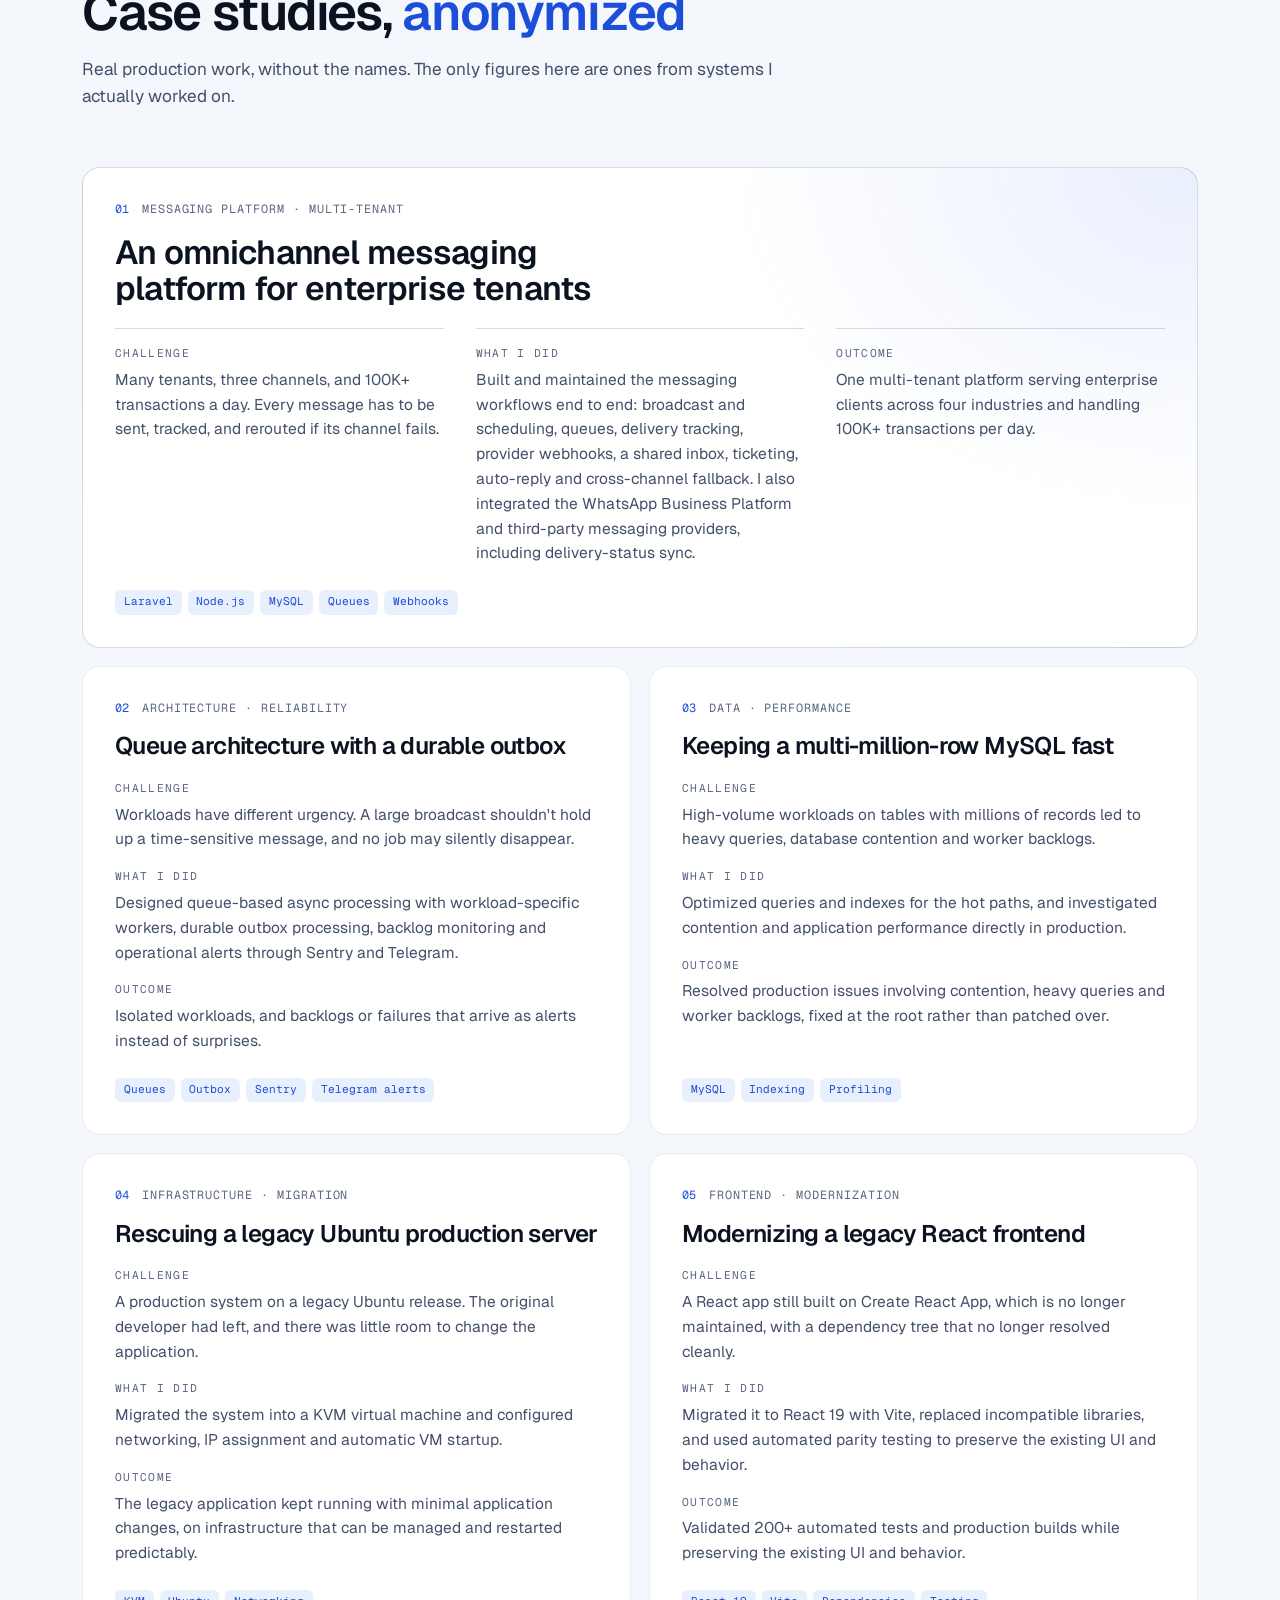
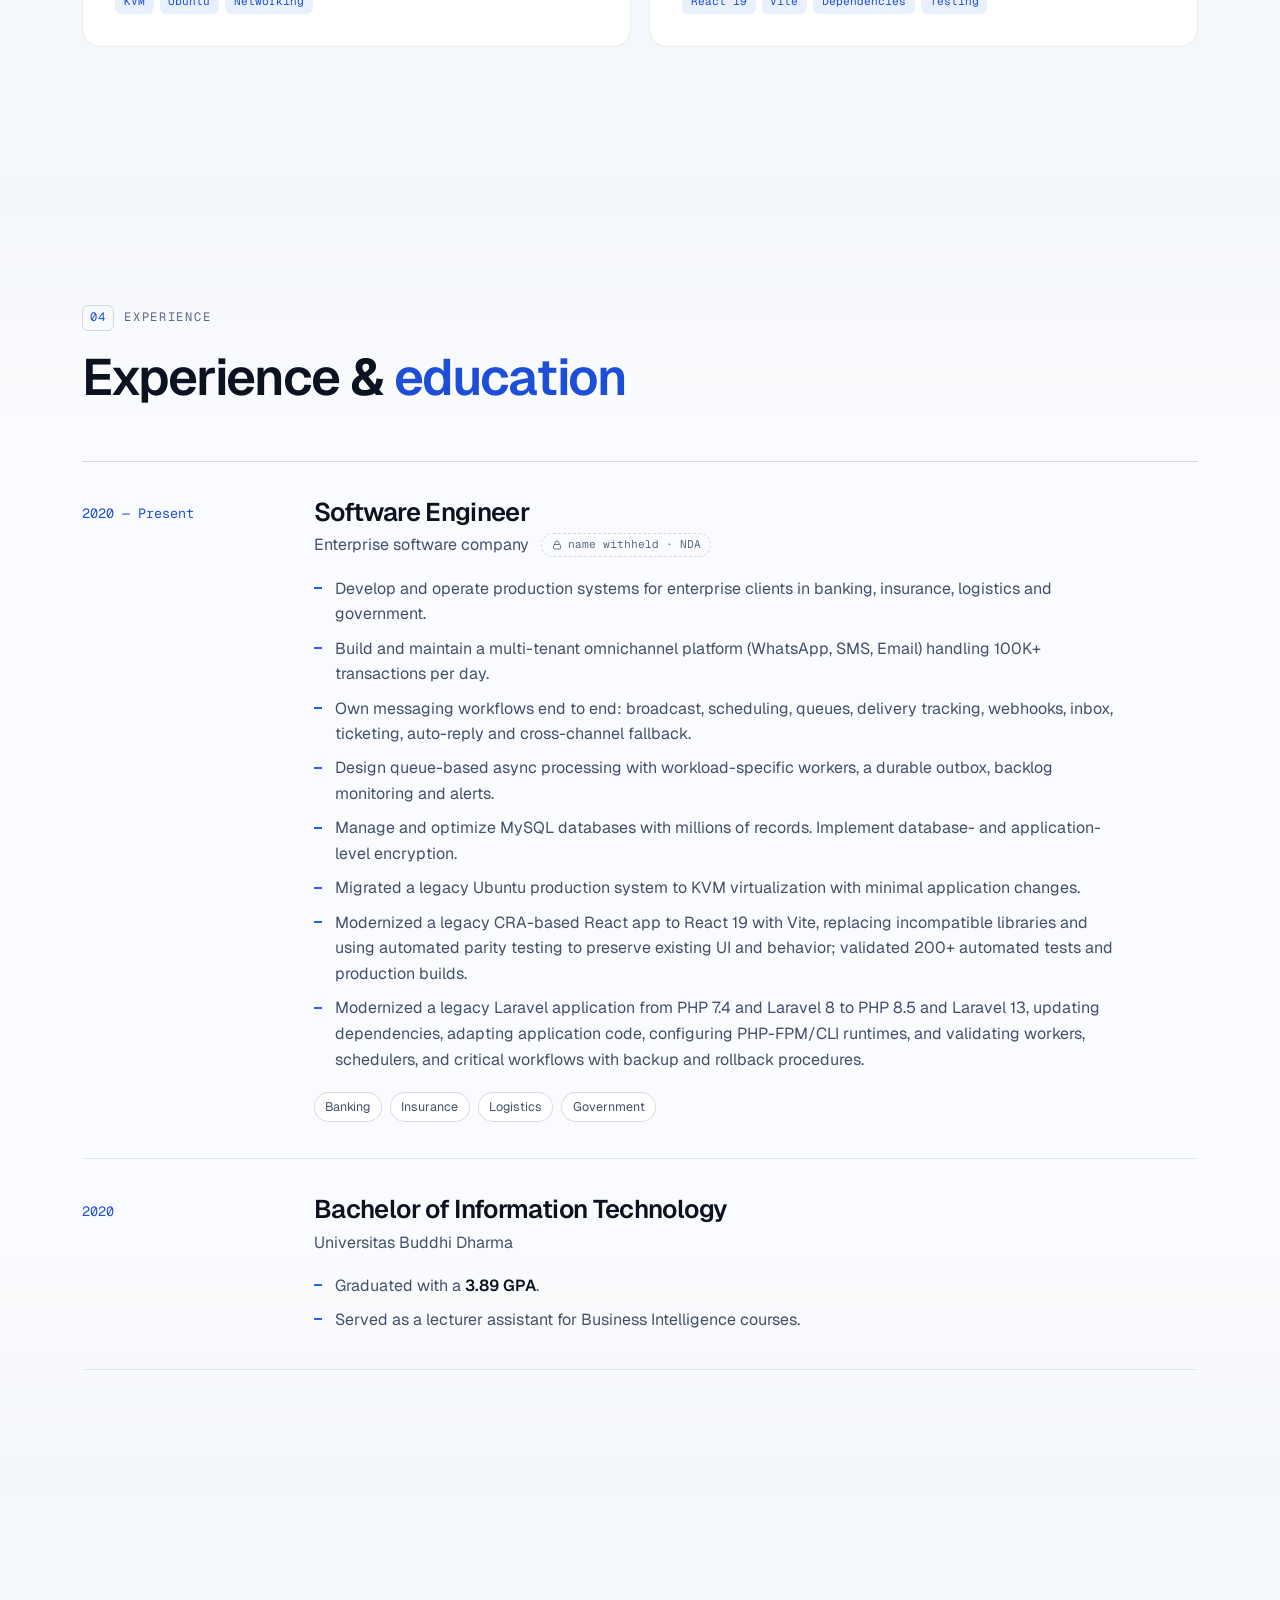
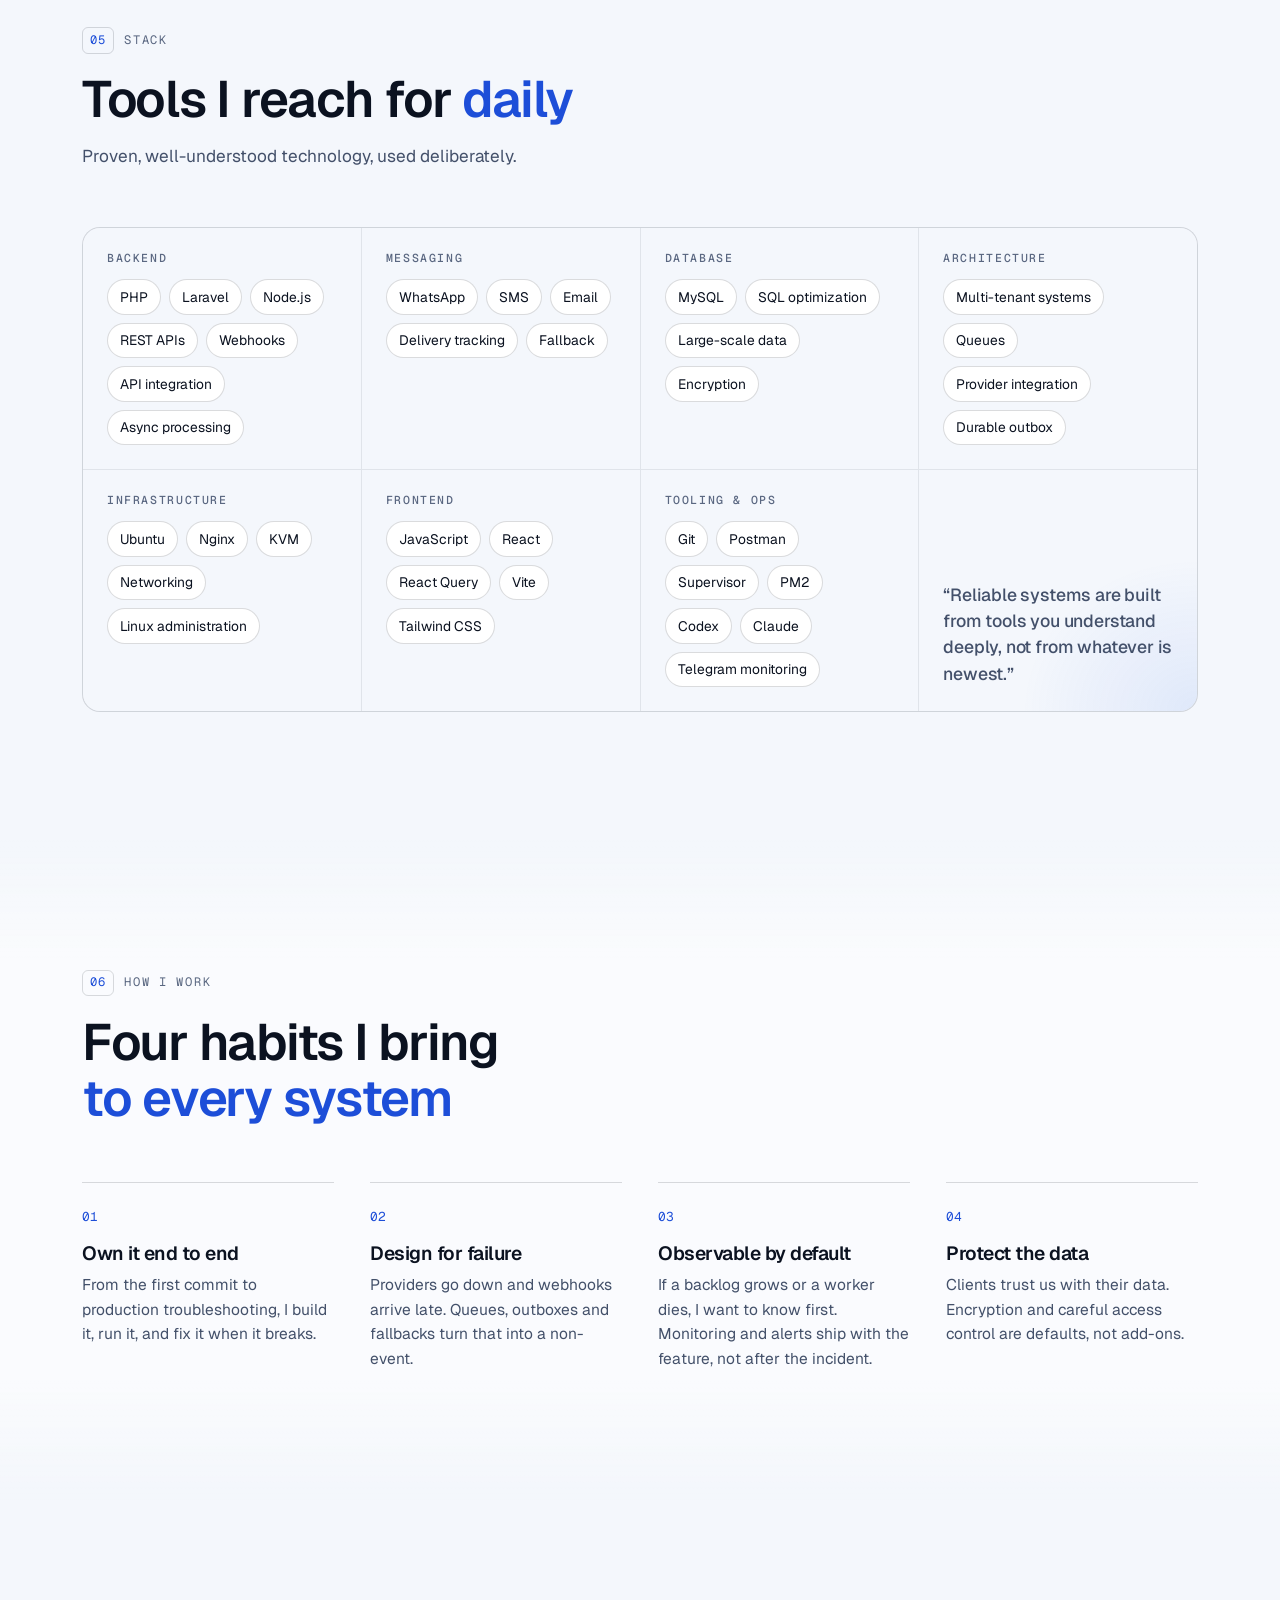
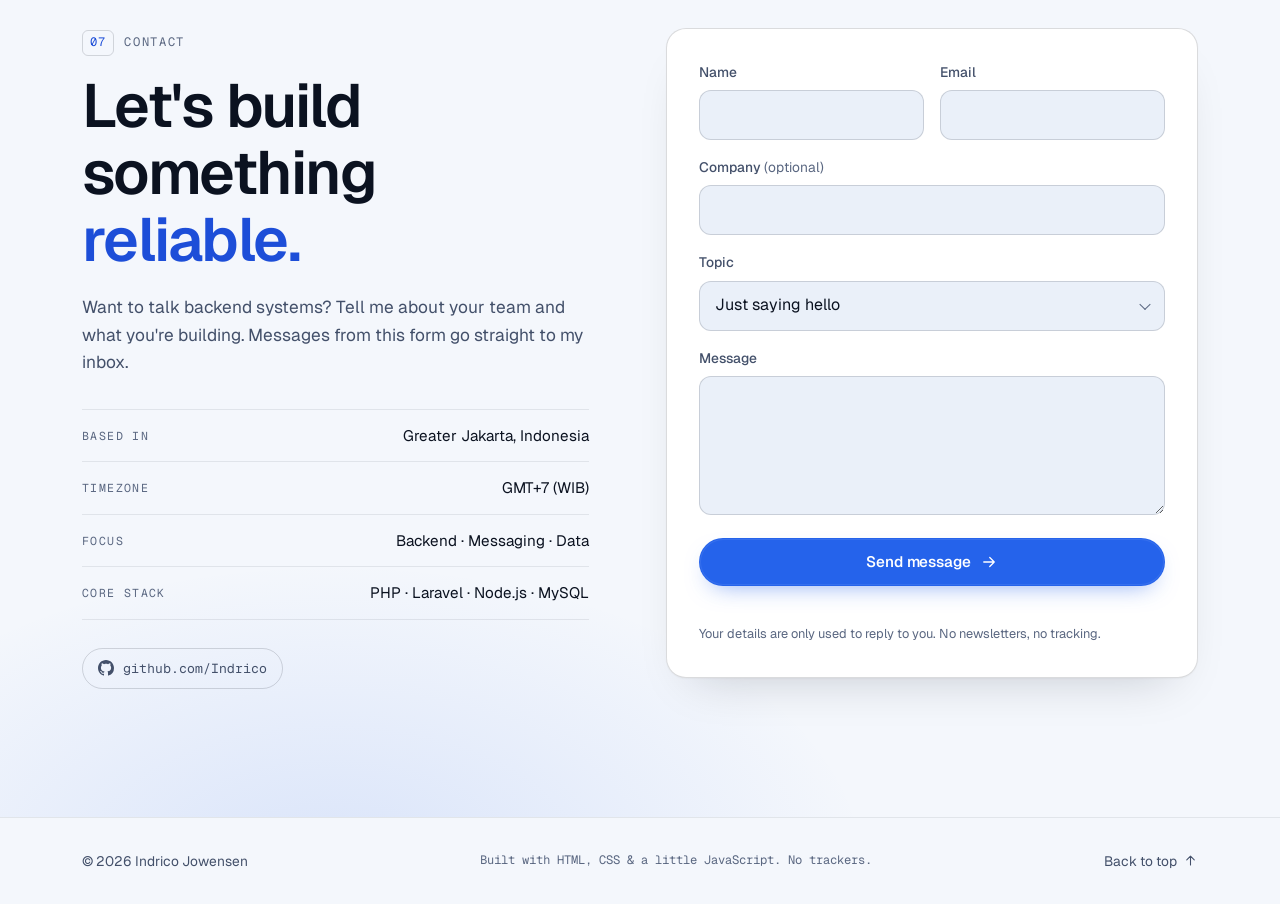
==== commit 702ef68d: "Replace Sentry with Codex and Claude in tools list" ====
--- a/index.html
+++ b/index.html
@@ -575,7 +575,7 @@
           </div>
           <div class="stack-group">
             <h3>Tooling &amp; ops</h3>
-            <ul class="chips"><li>Git</li><li>Postman</li><li>Supervisor</li><li>PM2</li><li>Sentry</li><li>Telegram monitoring</li></ul>
+            <ul class="chips"><li>Git</li><li>Postman</li><li>Supervisor</li><li>PM2</li><li>Codex</li><li>Claude</li><li>Telegram monitoring</li></ul>
           </div>
           <div class="stack-group stack-note">
             <p>“Reliable systems are built from tools you understand deeply, not from whatever is newest.”</p>
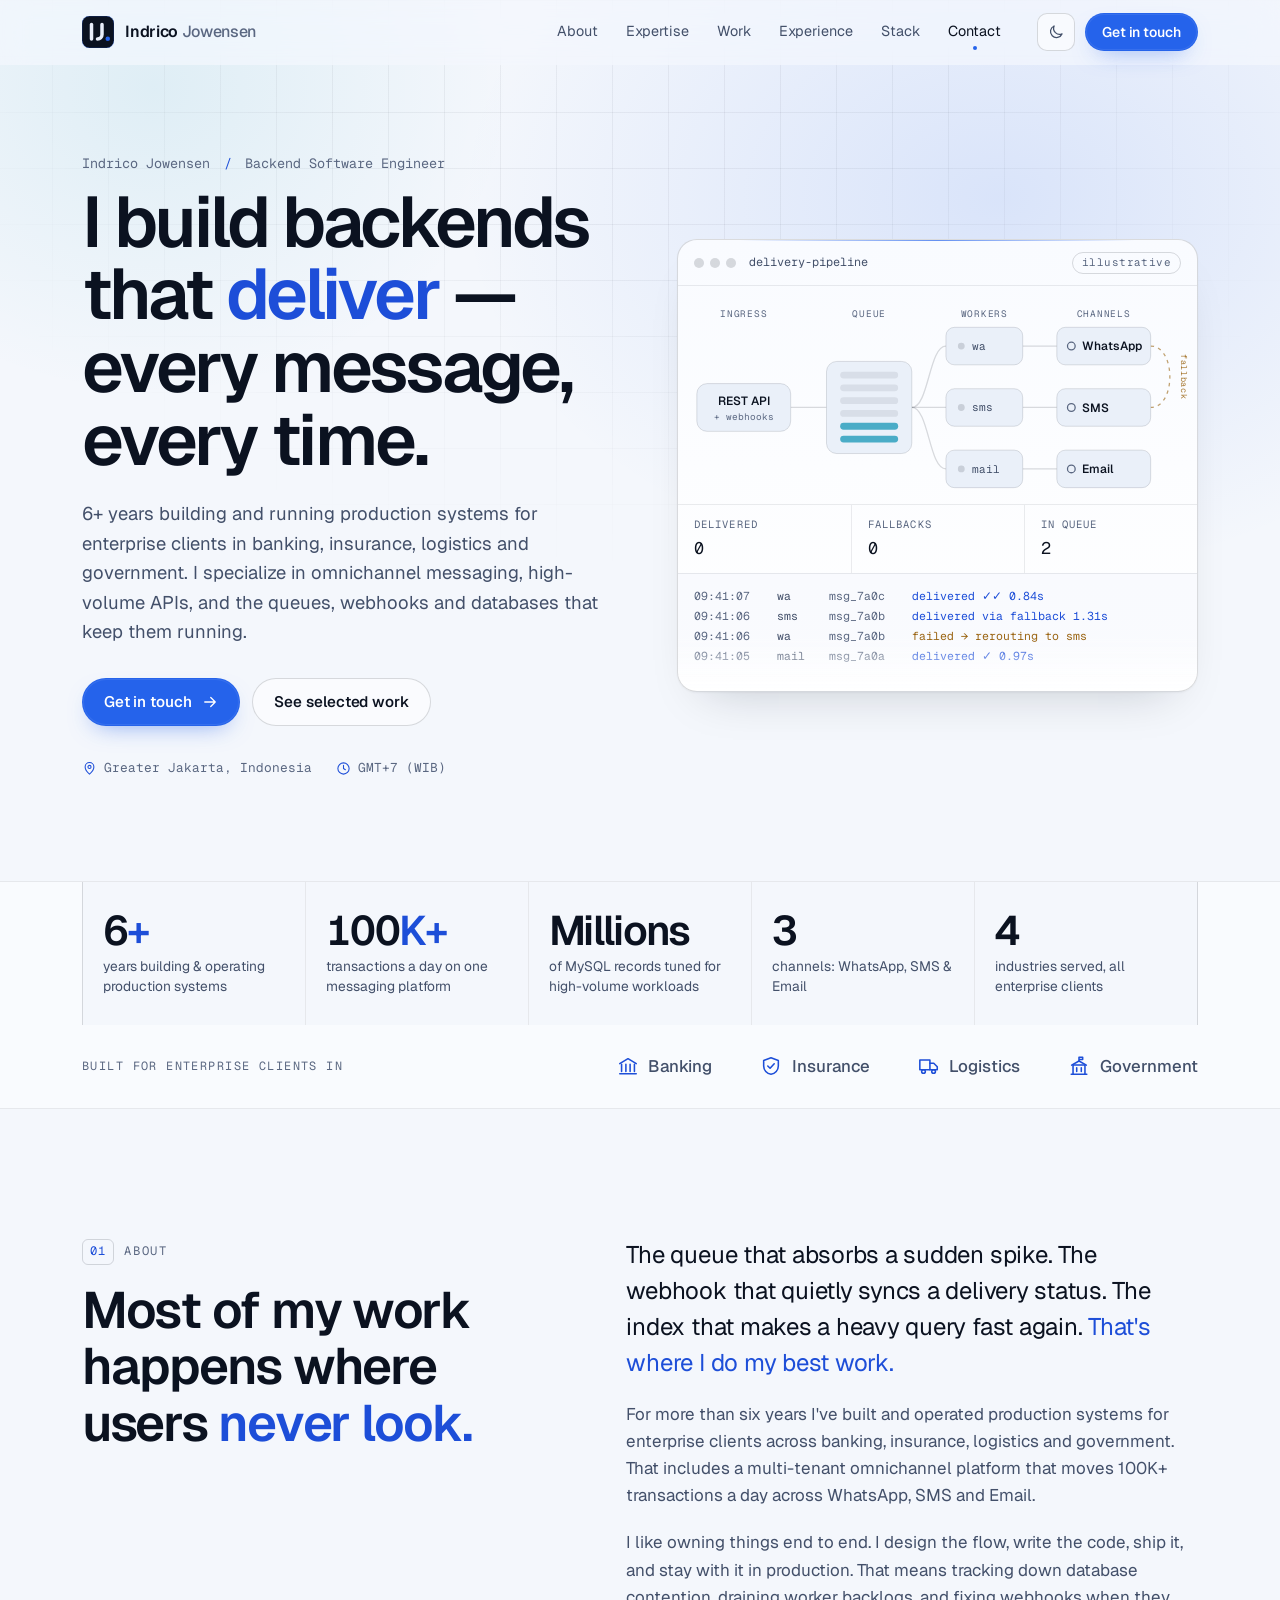
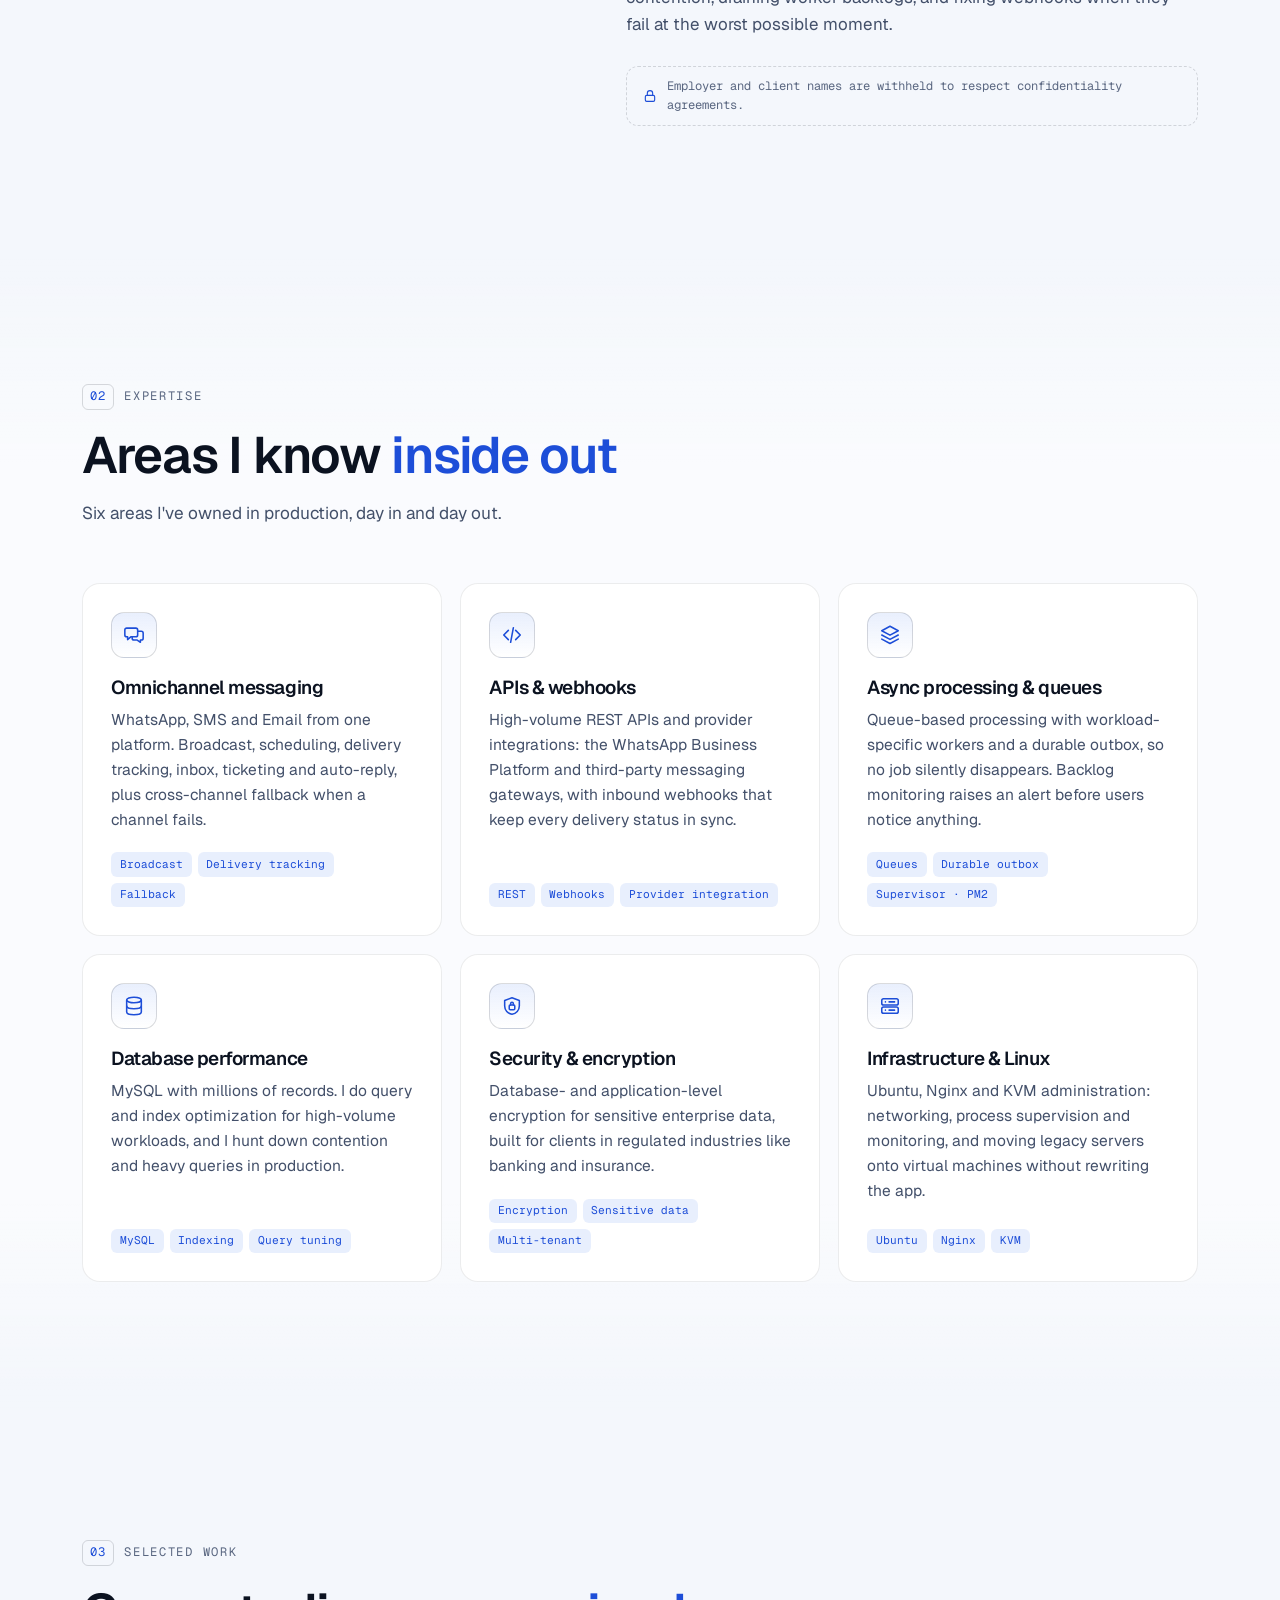
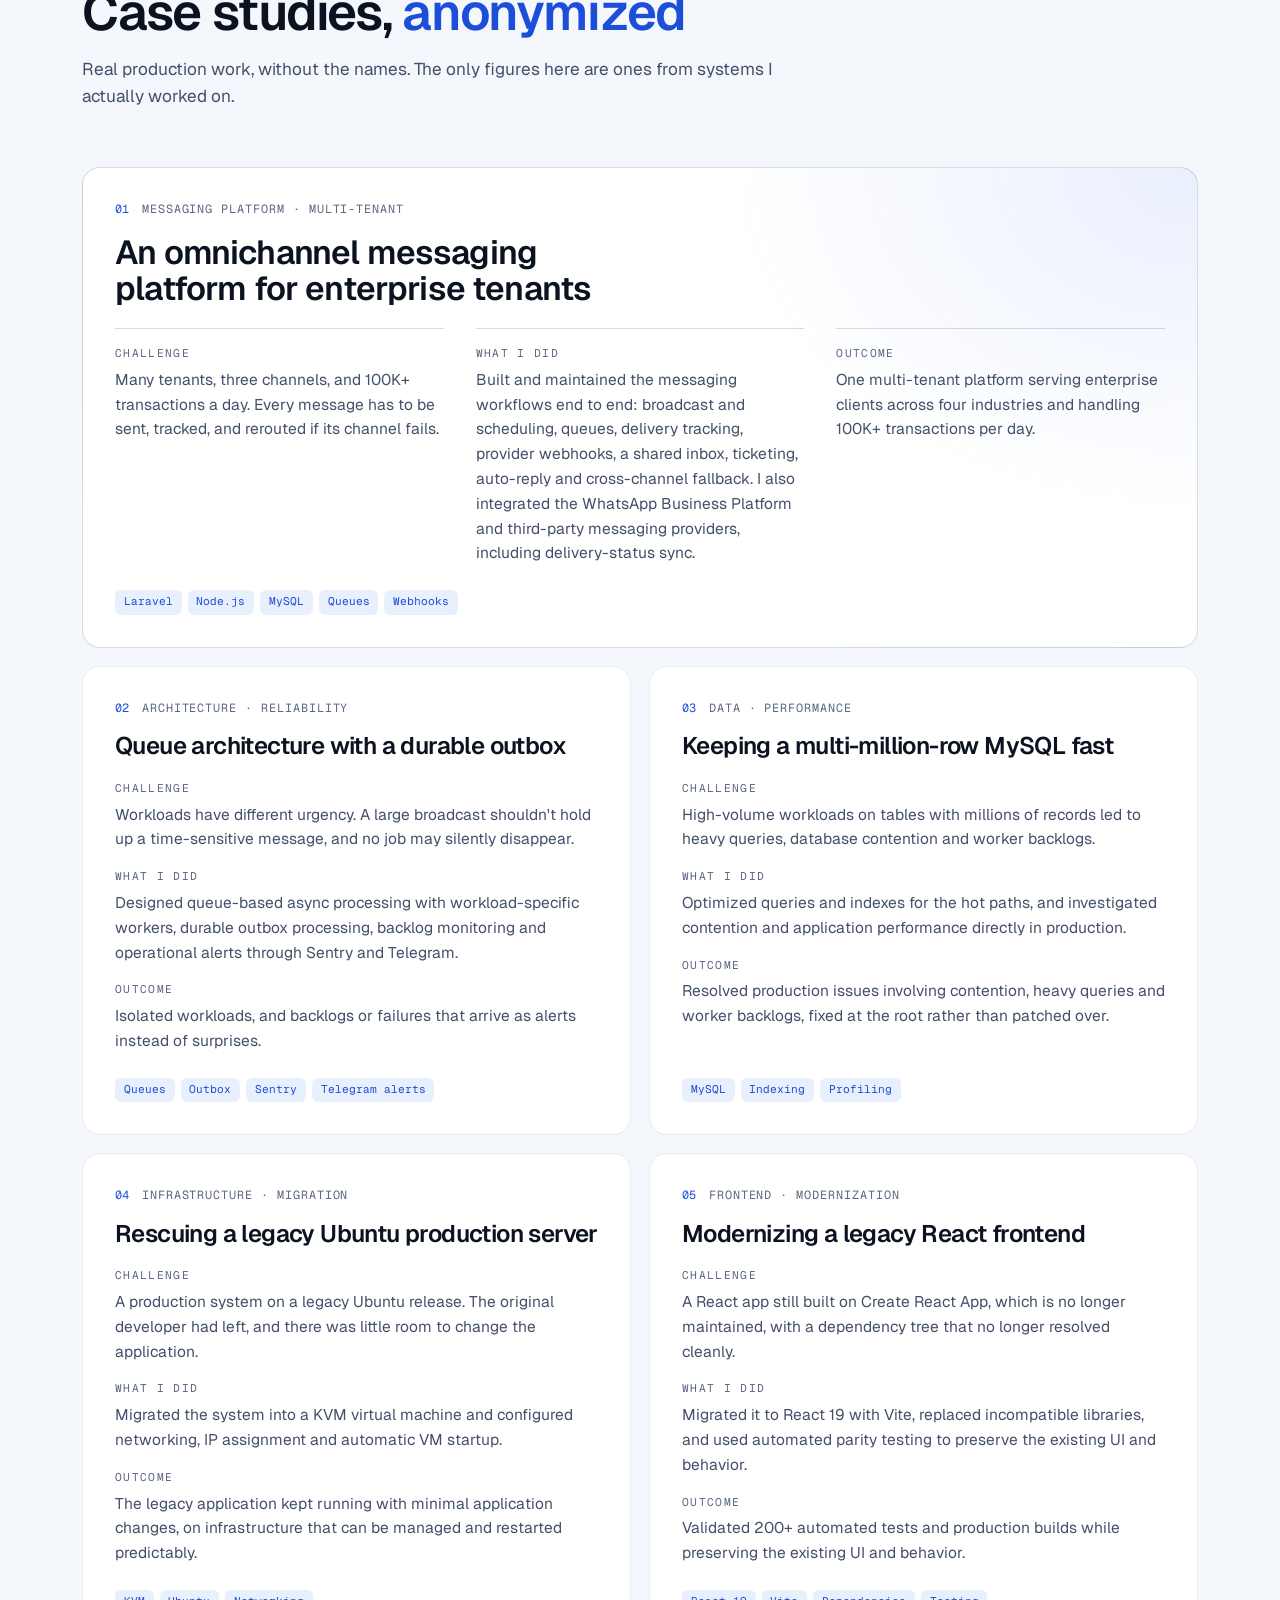
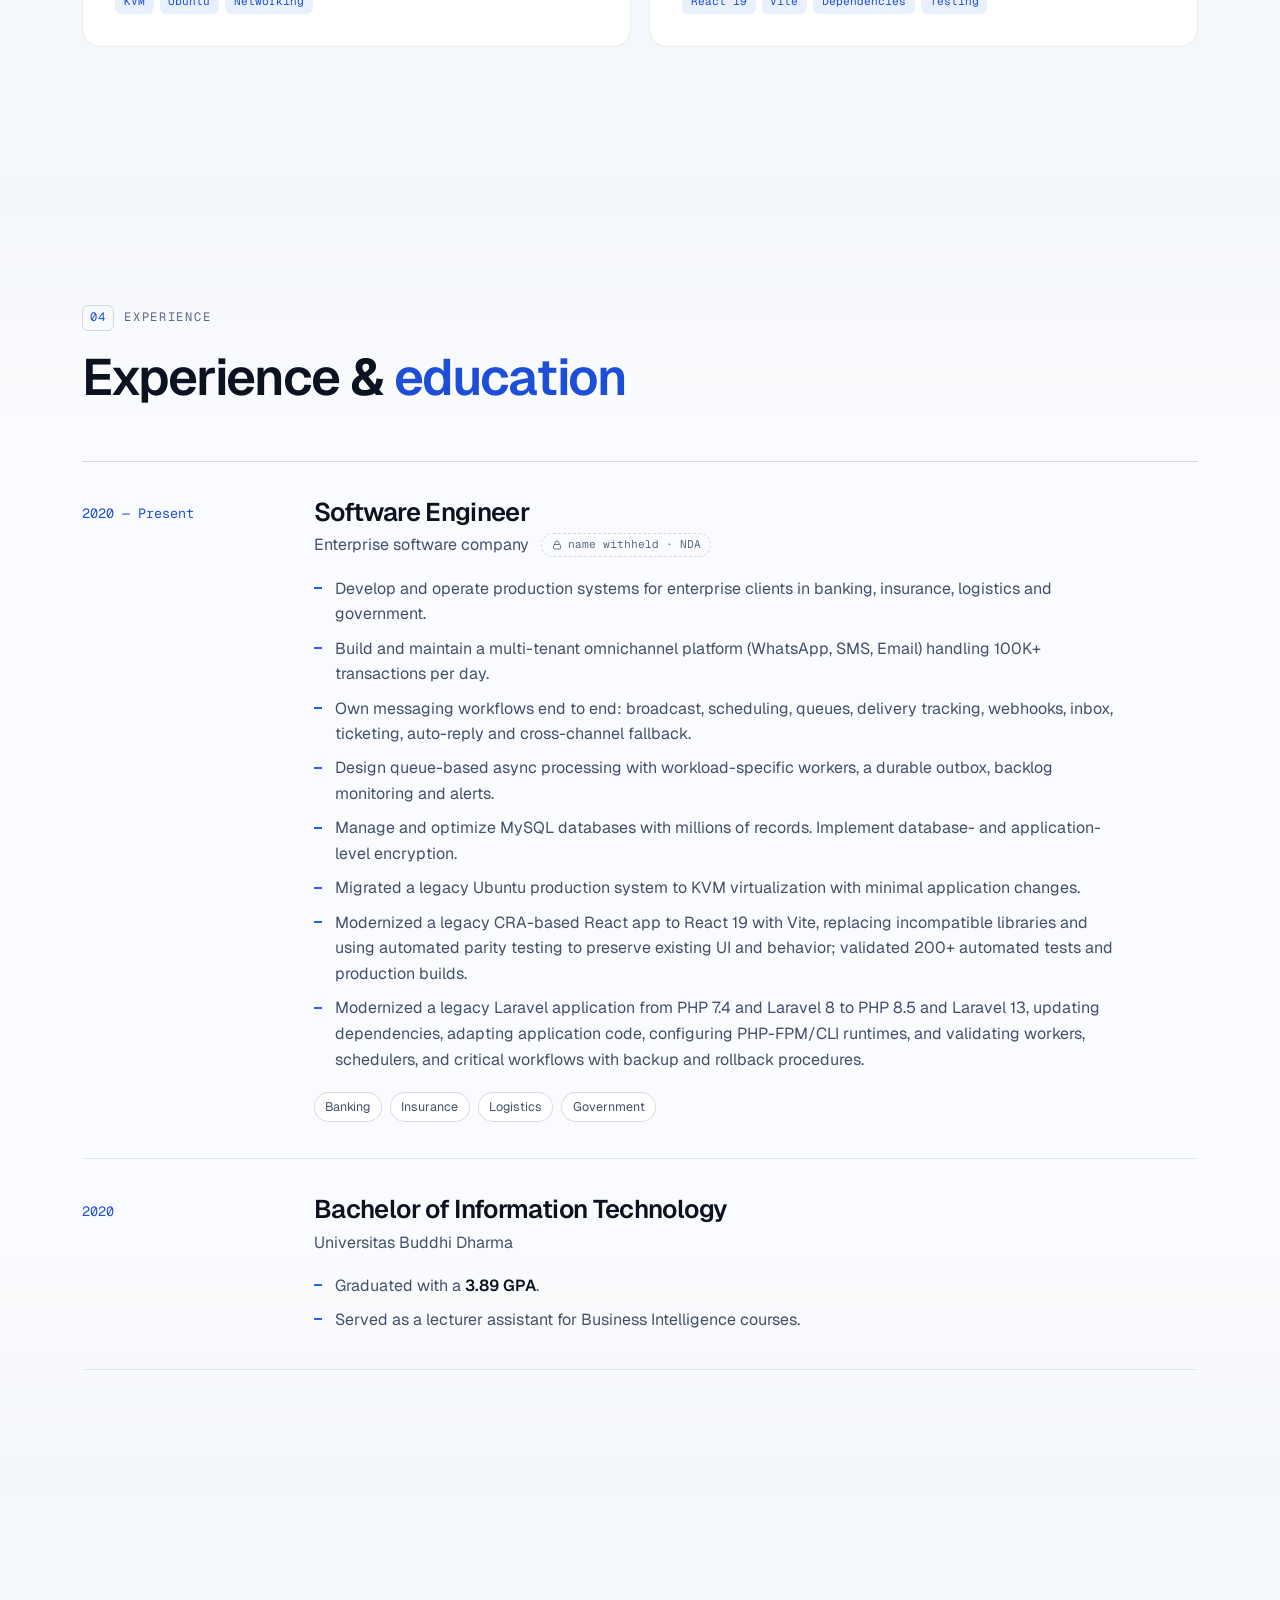
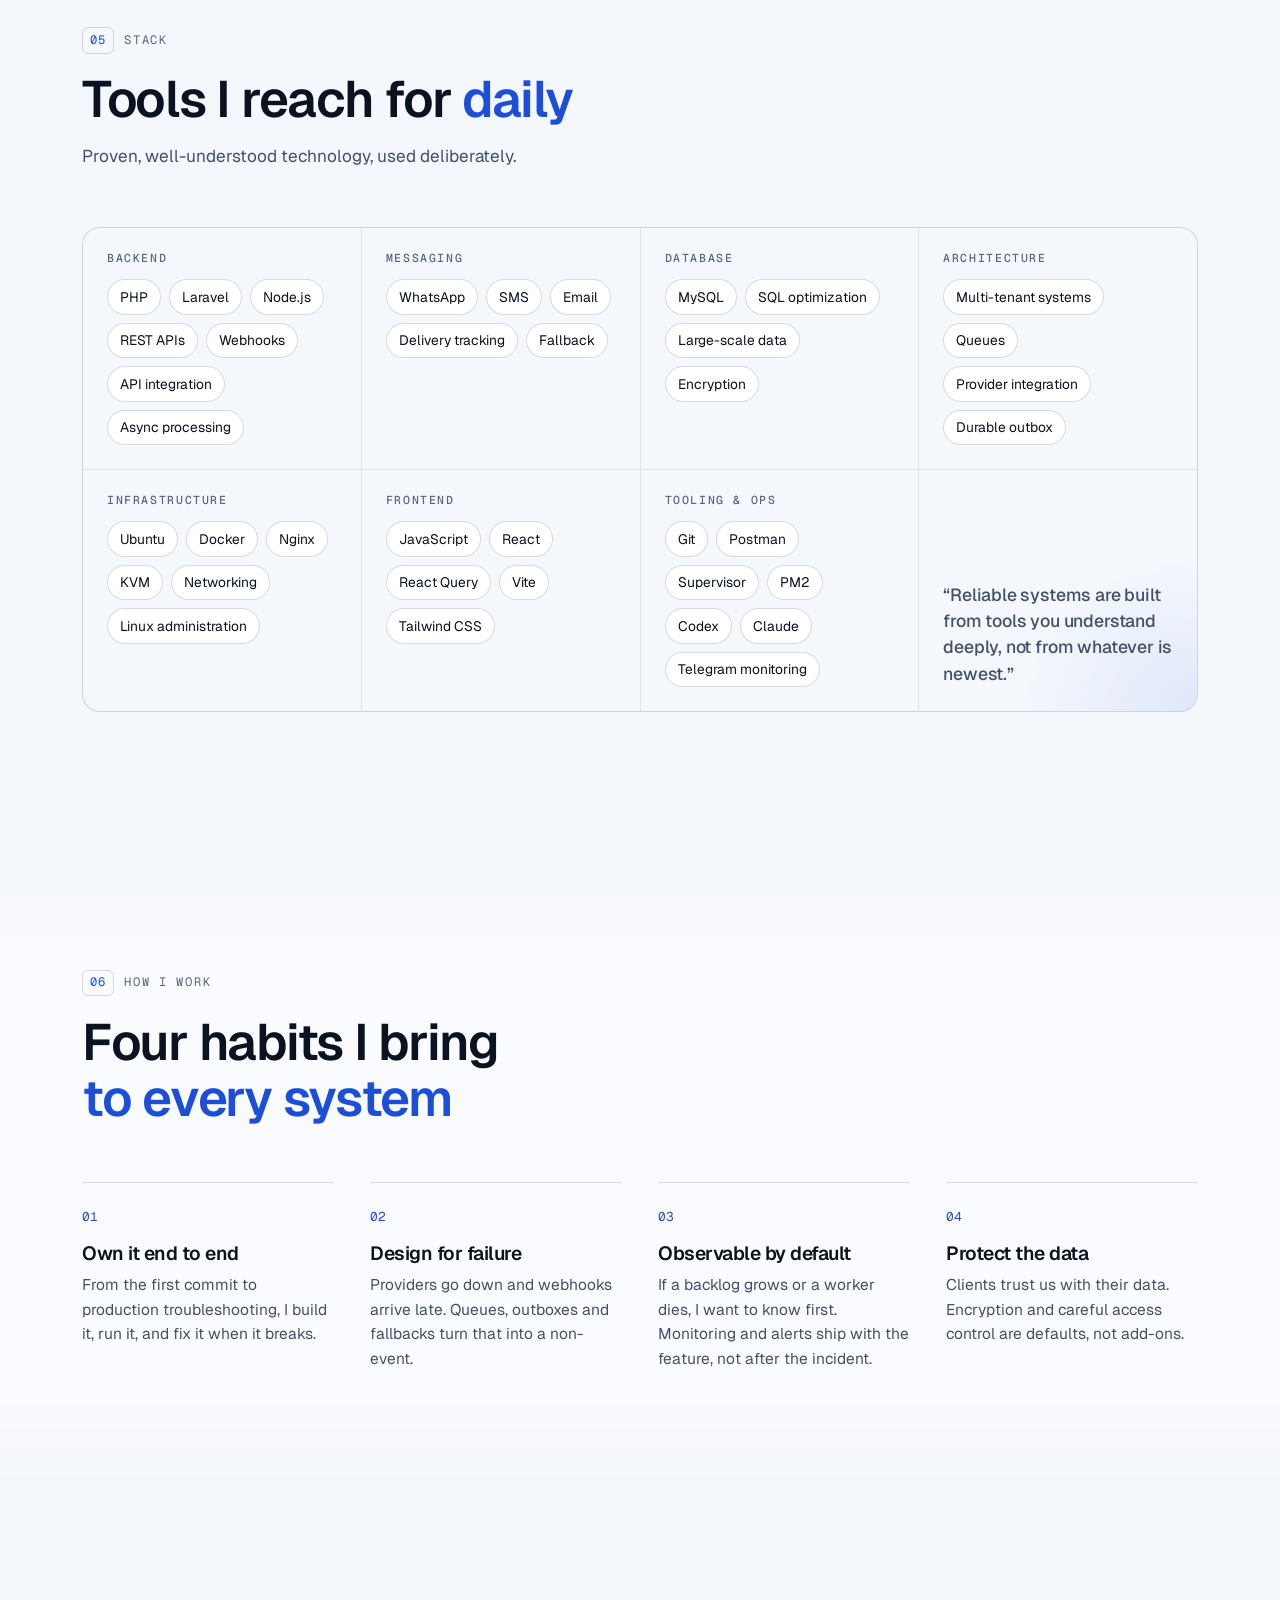
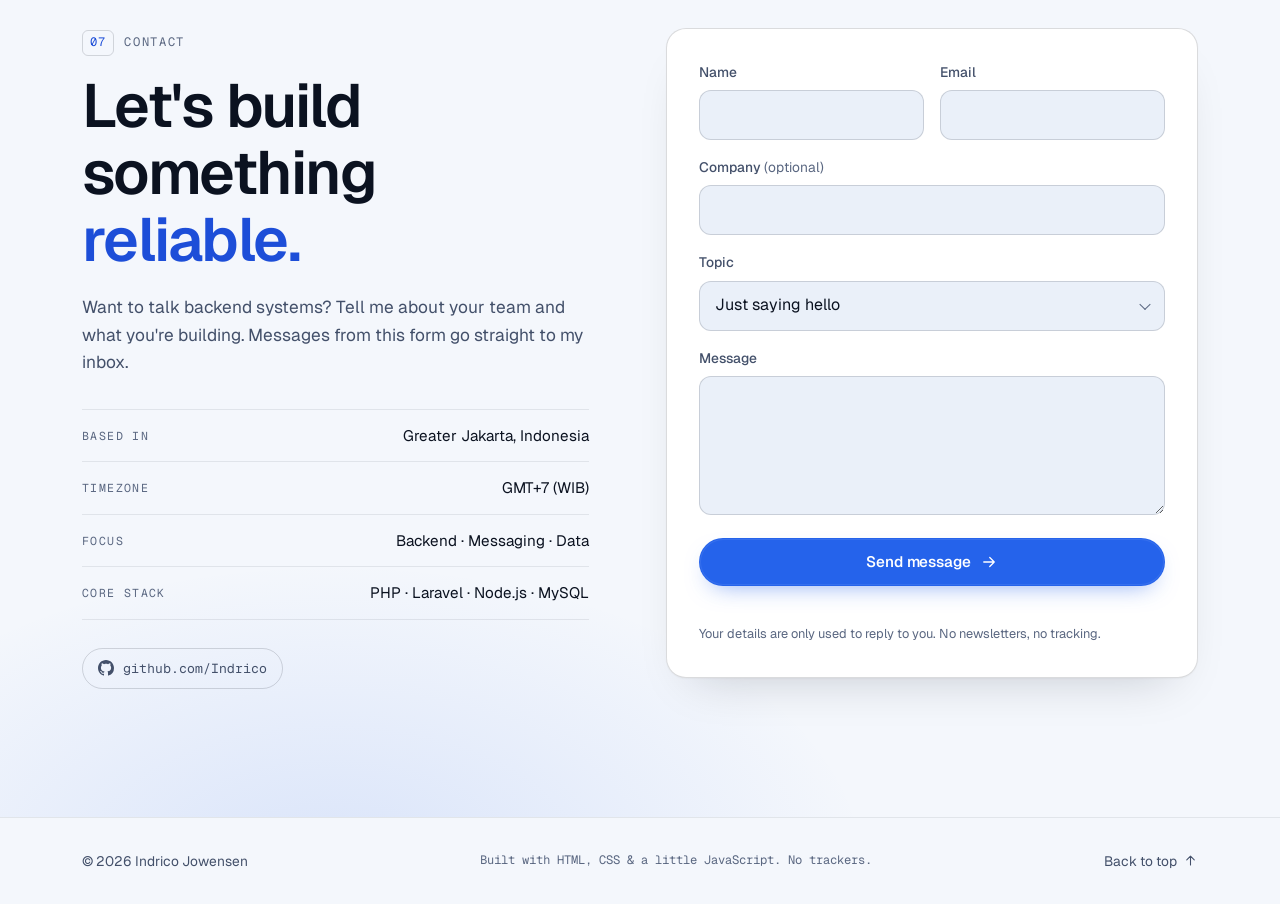
==== commit 68d1caf3: "Add Docker to infrastructure tools" ====
--- a/index.html
+++ b/index.html
@@ -567,7 +567,7 @@
           </div>
           <div class="stack-group">
             <h3>Infrastructure</h3>
-            <ul class="chips"><li>Ubuntu</li><li>Nginx</li><li>KVM</li><li>Networking</li><li>Linux administration</li></ul>
+            <ul class="chips"><li>Ubuntu</li><li>Docker</li><li>Nginx</li><li>KVM</li><li>Networking</li><li>Linux administration</li></ul>
           </div>
           <div class="stack-group">
             <h3>Frontend</h3>
